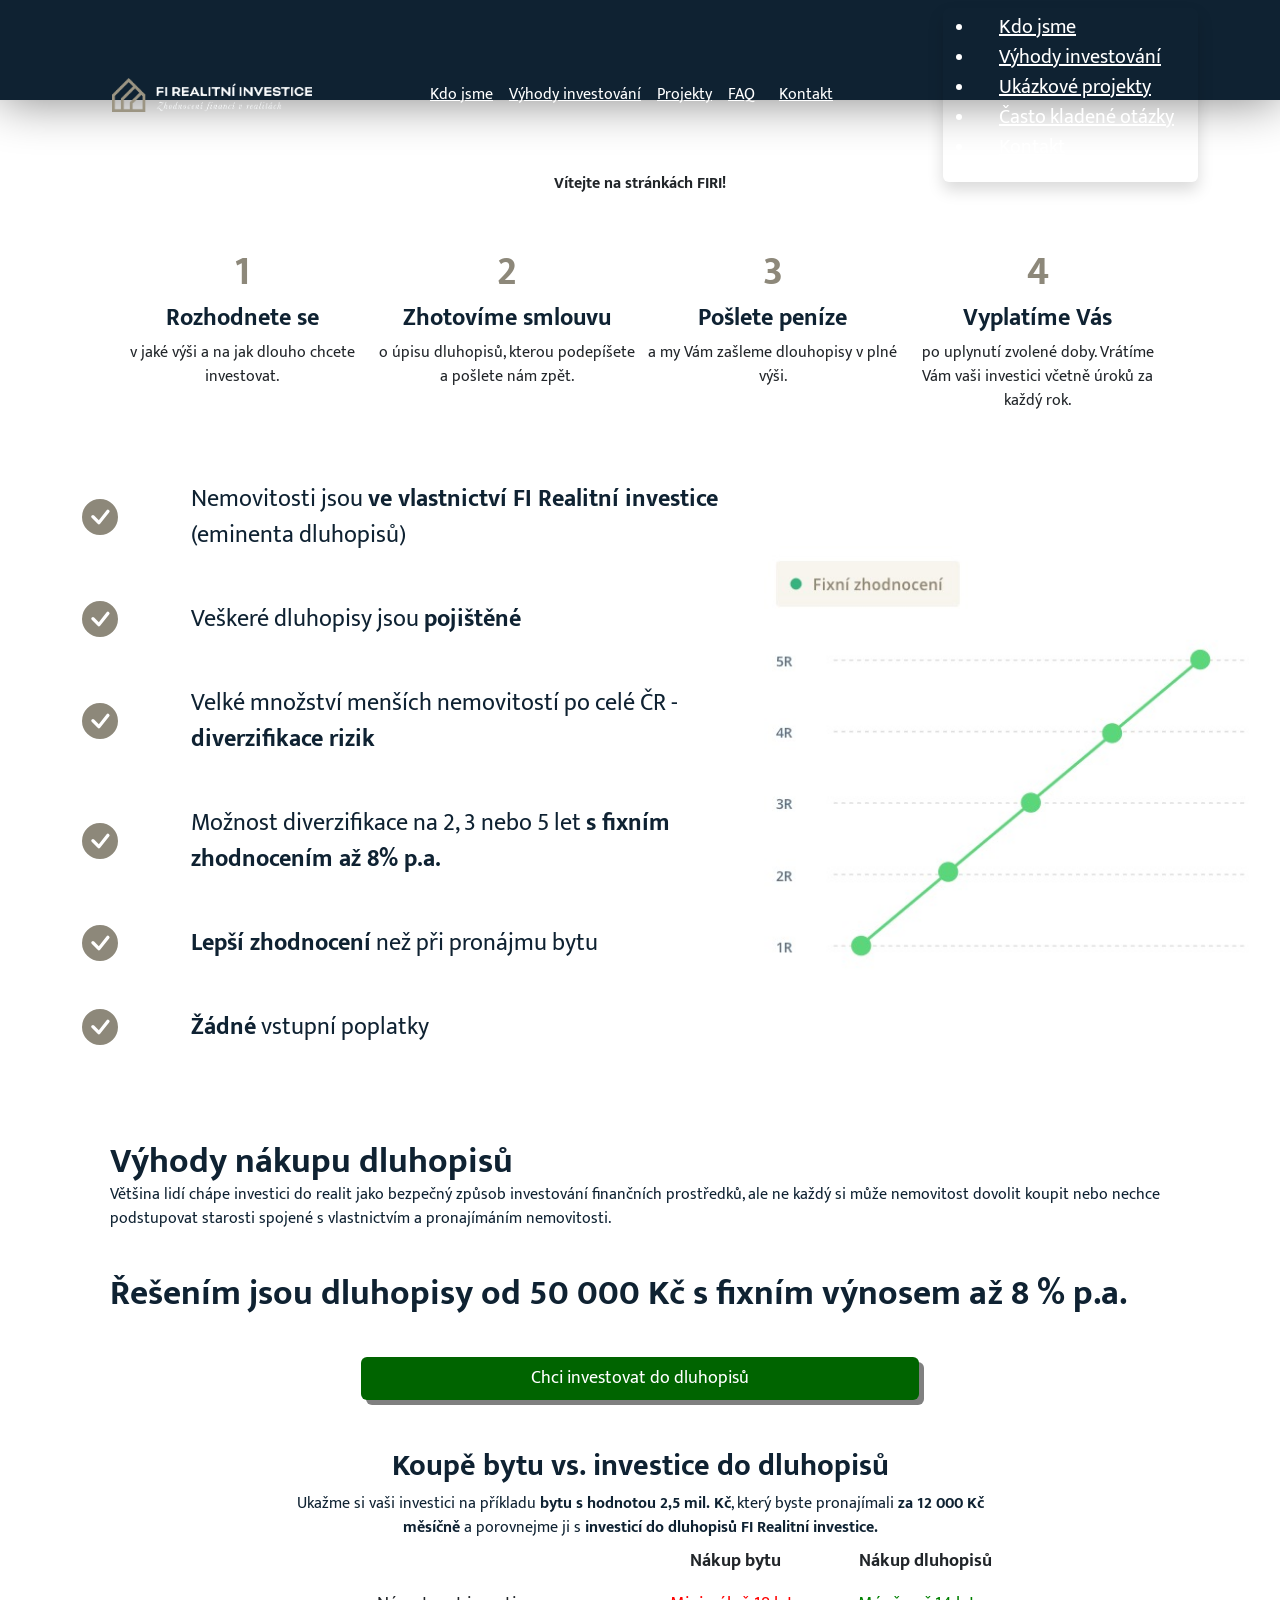
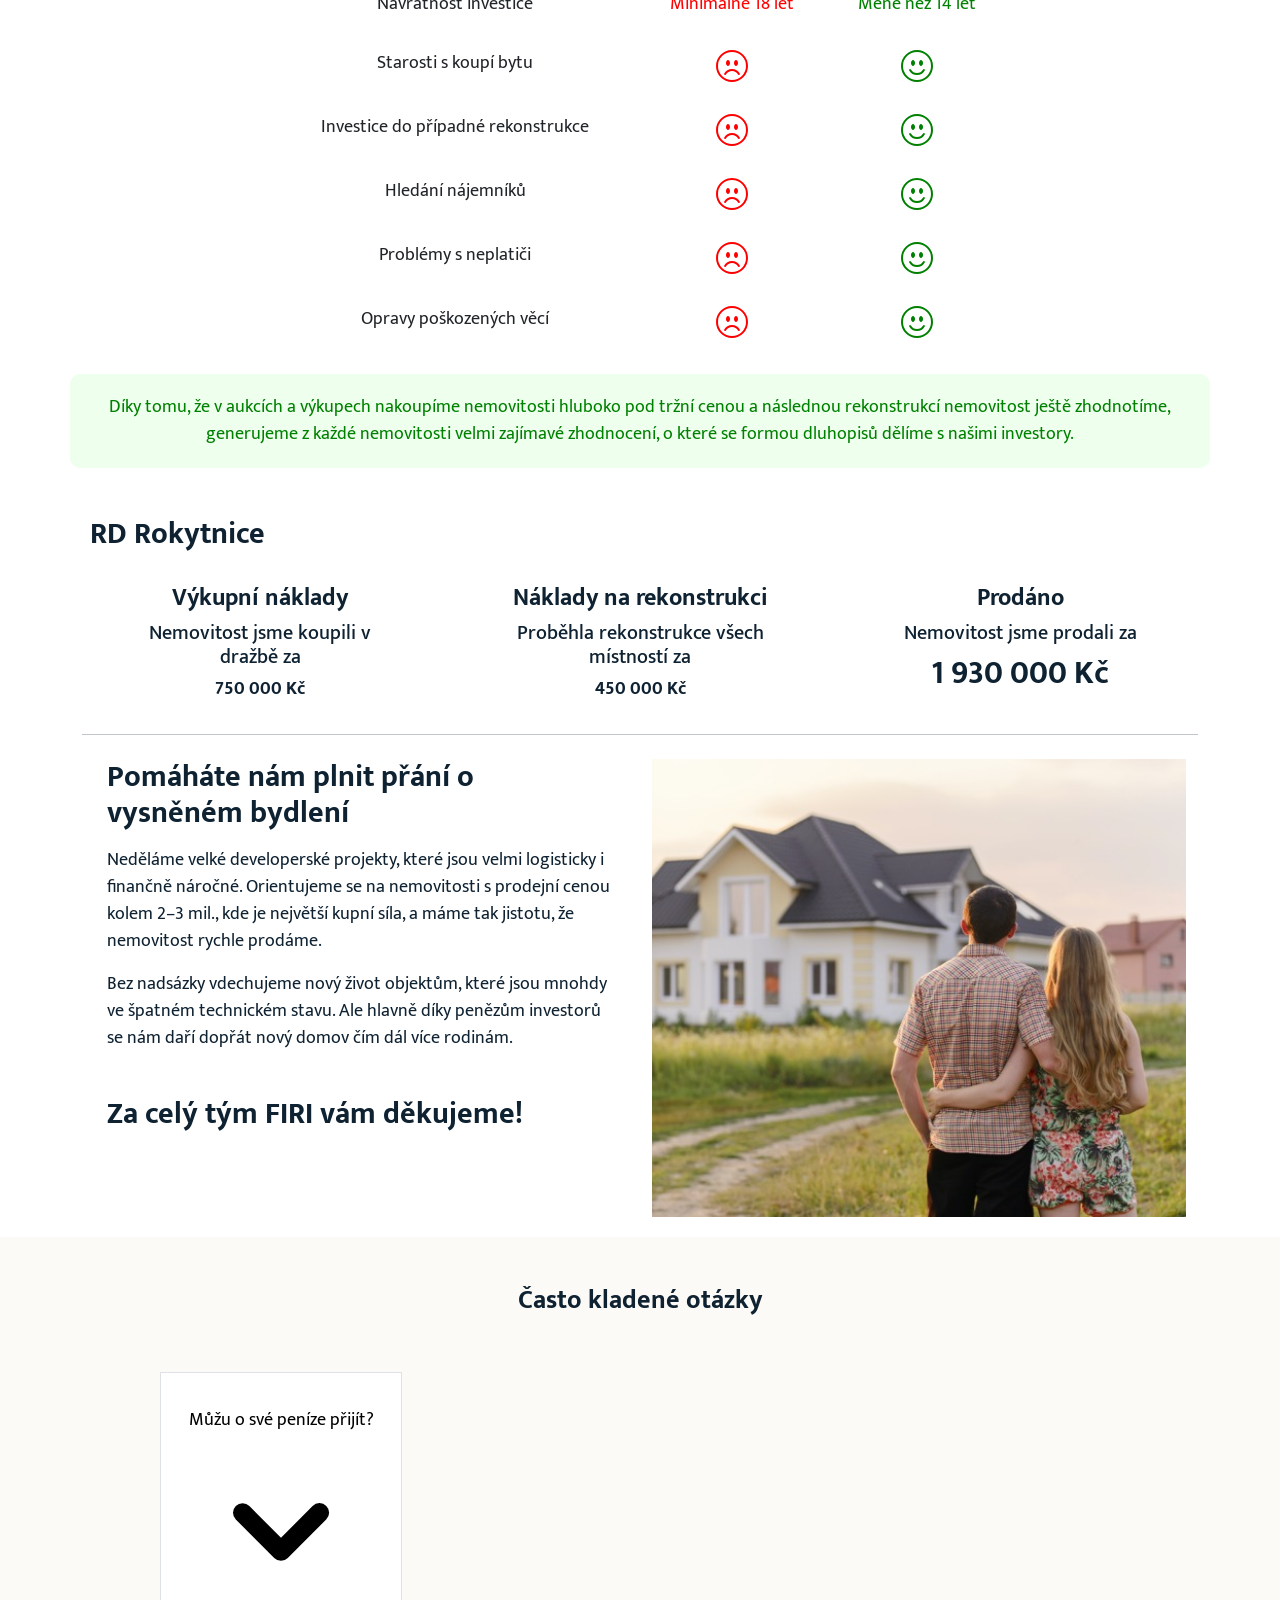
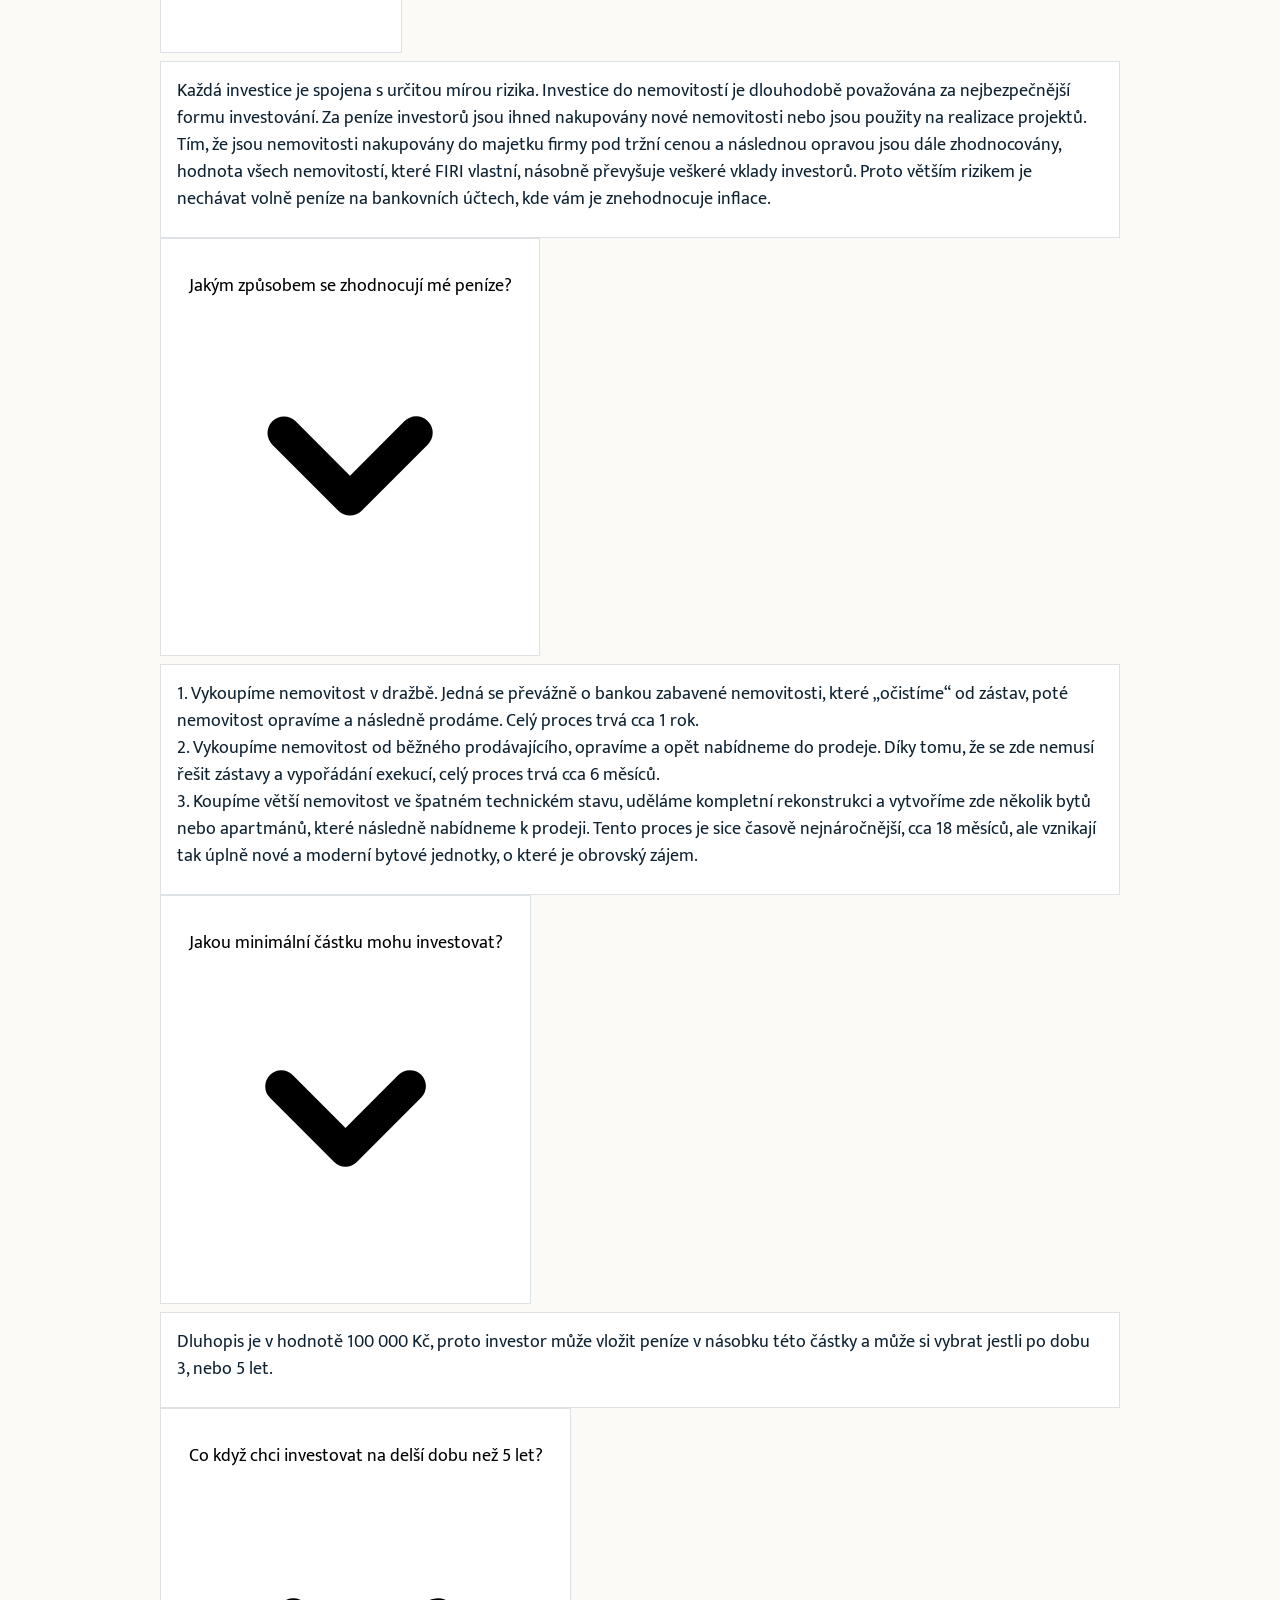
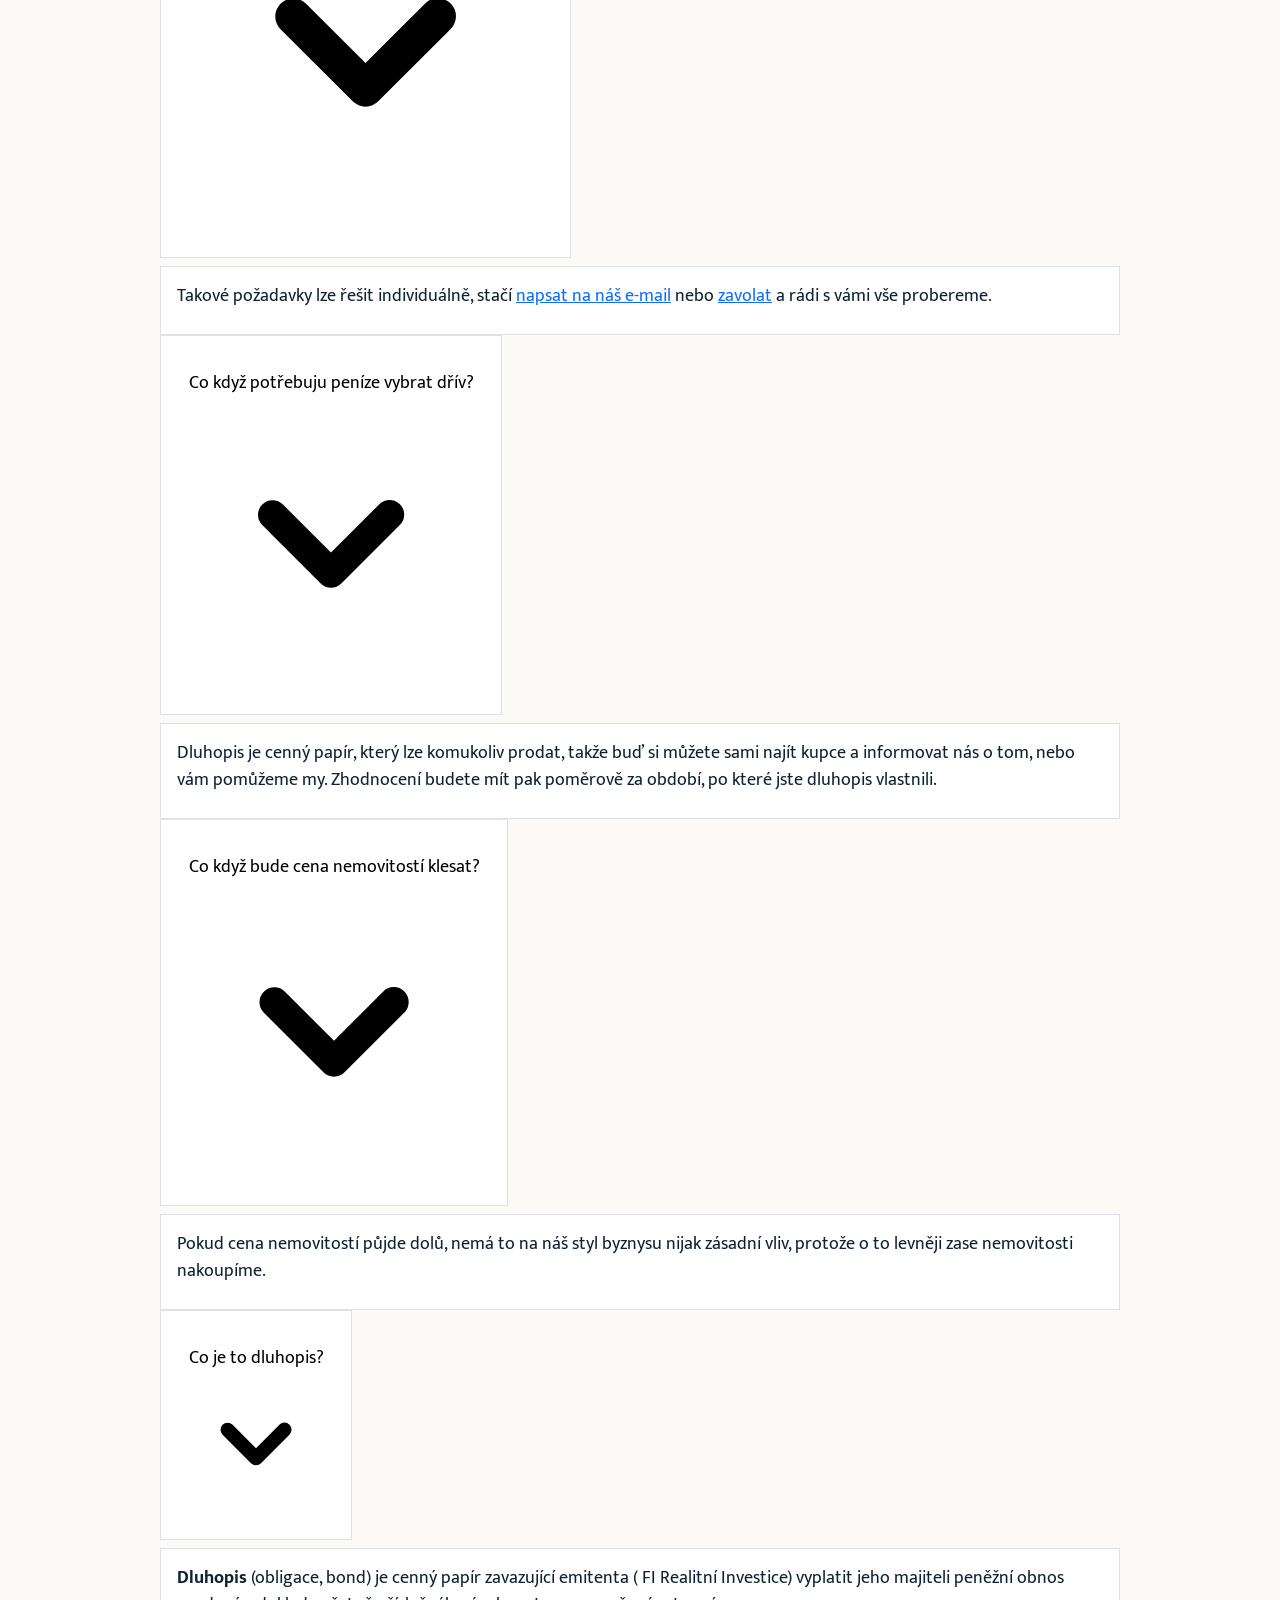
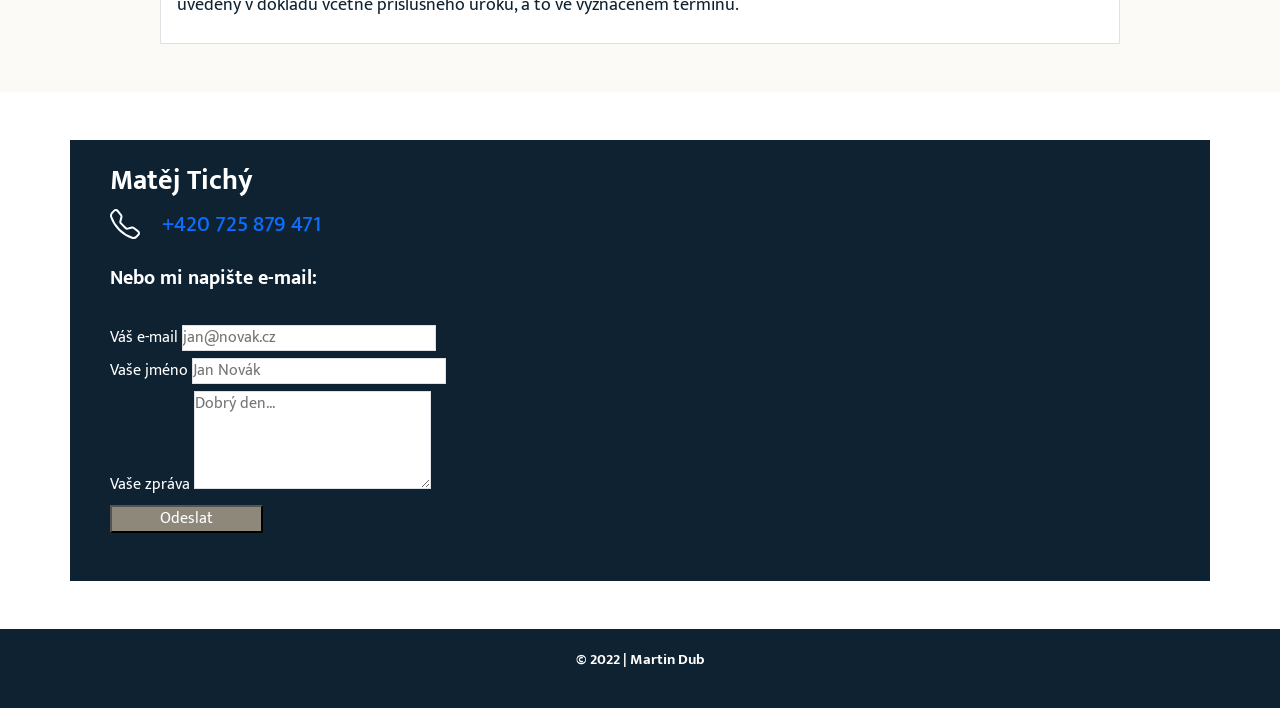
==== index.html @ c117fab8 "Viewport fix 6" ====
<!DOCTYPE html>
<html lang="cs">
<head>
    <meta charset="UTF-8">
    <meta name="viewport" content="width=device-width, initial-scale=1">

    <link rel="stylesheet" href="assets/css/bootstrap.css">
    <link rel="stylesheet" href="assets/style.css">
    <link href="https://cdn.jsdelivr.net/npm/bootstrap@5.2.0/dist/css/bootstrap.min.css" rel="stylesheet" integrity="sha384-gH2yIJqKdNHPEq0n4Mqa/HGKIhSkIHeL5AyhkYV8i59U5AR6csBvApHHNl/vI1Bx" crossorigin="anonymous">

    <link rel="stylesheet" href="https://unpkg.com/flowbite@1.5.1/dist/flowbite.min.css" />
    <link rel="icon" href="favicon.ico">

    <link rel="preconnect" href="https://fonts.googleapis.com">
    <link rel="preconnect" href="https://fonts.gstatic.com" crossorigin>
    <link href="https://fonts.googleapis.com/css2?family=Mukta:wght@200;500;800&family=Source+Sans+Pro:wght@400;700&display=swap" rel="stylesheet">
    <title>Reality Finanční institut</title>

    <script src="assets/js/bootstrap.bundle.js" defer></script>
    <script src="https://cdnjs.cloudflare.com/ajax/libs/jquery/2.1.3/jquery.min.js"></script>
    <script src="https://cdn.jsdelivr.net/npm/bootstrap@5.2.0/dist/js/bootstrap.bundle.min.js" integrity="sha384-A3rJD856KowSb7dwlZdYEkO39Gagi7vIsF0jrRAoQmDKKtQBHUuLZ9AsSv4jD4Xa" crossorigin="anonymous"></script>
    <script src="https://unpkg.com/flowbite@1.5.1/dist/flowbite.js"></script>
    <script src="https://cdn.tailwindcss.com"></script>

</head>
<body>
<header>
    <nav class="navbar">
        <div class="container-lg">
            <a class="navbar-brand" href="#">
                <img src="assets/images/fi-reality-1.png" width="200" height="auto" alt="">
            </a>
            <button id="dropdownButton" data-dropdown-toggle="dropdown" class="navbar-toggler" type="button" data-toggle="collapse" data-target="#navbarToggleExternalContent" aria-controls="navbarToggleExternalContent" aria-expanded="false" aria-label="Toggle navigation">
                <svg xmlns="http://www.w3.org/2000/svg" width="30" height="30" fill="currentColor" class="bi bi-list" viewBox="0 0 16 16">
                    <path fill-rule="evenodd" d="M2.5 12a.5.5 0 0 1 .5-.5h10a.5.5 0 0 1 0 1H3a.5.5 0 0 1-.5-.5zm0-4a.5.5 0 0 1 .5-.5h10a.5.5 0 0 1 0 1H3a.5.5 0 0 1-.5-.5zm0-4a.5.5 0 0 1 .5-.5h10a.5.5 0 0 1 0 1H3a.5.5 0 0 1-.5-.5z"/>
                </svg>
            </button>
            <div id="navbarDesktop" class="d-flex">
                <a href="#intro" class="block py-3 px-2 text-white">Kdo jsme</a>
                <a href="#primary" class="block py-3 px-2 text-white">Výhody investování</a>
                <a href="#RD" class="block py-3 px-2 text-white">Projekty</a>
                <a href="#faq" class="block py-3 px-2 text-white">FAQ</a>
                <a href="#contact" class="block py-3 px-3 text-white">Kontakt</a>
            </div>
            <div id="dropdown" class="hidden z-10 w-1/2 rounded divide-y divide-gray-100 shadow text-white bg-gray-700">
                <ul class="py-1 text-sm text-gray-700" aria-labelledby="dropdownButton">
                    <li>
                        <a href="#intro" class="block py-3 px-4 bg-gray-600 text-white">Kdo jsme</a>
                    </li>
                    <li>
                        <a href="#primary" class="block py-3 px-4 bg-gray-600 text-white">Výhody investování</a>
                    </li>
                    <li>
                        <a href="#RD" class="block py-3 px-4 bg-gray-600 text-white">Ukázkové projekty</a>
                    </li>
                    <li>
                        <a href="#faq" class="block py-3 px-4 bg-gray-600 text-white">Často kladené otázky</a>
                    </li>
                    <li>
                        <a href="#contact" class="block py-3 px-4 bg-gray-600 text-white">Kontakt</a>
                    </li>
                </ul>
            </div>
        </div>
    </nav>
</header>
<section id="hero">
    <img id="heroImg" src="assets/images/pexels-binyamin-mellish-186077.jpg" alt="" class="img-fluid">
    <p id="welcomeDesktop" class="text-center fw-bold text-5xl my-5">Vítejte na stránkách FIRI!</p>
    <div class="container-fluid hero">
        <h1 class="header-title py-1">Vítejte na stránkách FIRI!</h1>
    </div>
</section>
<section id="intro">
    <div class="container">
        <div class="row" id="introDesc">
            <div class="col-12 pt-2">
                <h2 class="intro-number">1</h2>
                <h3 class="intro-title">Rozhodnete se</h3>
                <p class="intro-desc">
                    v jaké výši a na jak dlouho chcete investovat.
                </p>
            </div>
            <hr style="width: 40%; margin: 5px auto">
            <div class="col-12">
                <h2 class="intro-number">2</h2>
                <h3 class="intro-title">Zhotovíme smlouvu</h3>
                <p class="intro-desc">
                    o úpisu dluhopisů, kterou podepíšete a pošlete nám zpět.
                </p>
            </div>
            <hr style="width: 40%; margin: 5px auto">
            <div class="col-12">
                <h2 class="intro-number">3</h2>
                <h3 class="intro-title">Pošlete peníze</h3>
                <p class="intro-desc">
                    a my Vám zašleme dlouhopisy v plné výši.
                </p>
            </div>
            <hr style="width: 40%; margin: 5px auto">
            <div class="col-12">
                <h2 class="intro-number">4</h2>
                <h3 class="intro-title">Vyplatíme Vás</h3>
                <p class="intro-desc">
                    po uplynutí zvolené doby. Vrátíme Vám vaši investici včetně úroků za každý rok.
                </p>
            </div>
            <hr style="width: 40%; margin: 5px auto">
        </div>
    </div>
</section>
<section id="introDesktop">
    <div class="container">
        <div class="row mw-95 mx-auto" id="introDesktopDesc">
            <div class="col-3 text-center p-1">
                <h2 class="intro-number">1</h2>
                <h3 class="intro-title">Rozhodnete se</h3>
                <p class="intro-desc">
                    v jaké výši a na jak dlouho chcete investovat.
                </p>
            </div>
            <div class="col-3 text-center p-1 border-x">
                <h2 class="intro-number">2</h2>
                <h3 class="intro-title">Zhotovíme smlouvu</h3>
                <p class="intro-desc">
                    o úpisu dluhopisů, kterou podepíšete a pošlete nám zpět.
                </p>
            </div>
            <div class="col-3 text-center p-1">
                <h2 class="intro-number">3</h2>
                <h3 class="intro-title">Pošlete peníze</h3>
                <p class="intro-desc">
                    a my Vám zašleme dlouhopisy v plné výši.
                </p>
            </div>
            <div class="col-3 text-center p-1 border-l">
                <h2 class="intro-number">4</h2>
                <h3 class="intro-title">Vyplatíme Vás</h3>
                <p class="intro-desc">
                    po uplynutí zvolené doby. Vrátíme Vám vaši investici včetně úroků za každý rok.
                </p>
            </div>
        </div>
    </div>
</section>
<section id="checks">
    <div class="container-lg primary d-lg-flex">
        <div class="col-lg-7">
            <div class="row my-5">
                <div class="col-2 m-auto">
                    <a><svg xmlns="http://www.w3.org/2000/svg" width="36" height="36" fill="#8d887a" class="icon-check" viewBox="0 0 16 16">
                        <path d="M16 8A8 8 0 1 1 0 8a8 8 0 0 1 16 0zm-3.97-3.03a.75.75 0 0 0-1.08.022L7.477 9.417 5.384 7.323a.75.75 0 0 0-1.06 1.06L6.97 11.03a.75.75 0 0 0 1.079-.02l3.992-4.99a.75.75 0 0 0-.01-1.05z"/>
                    </svg></a>
                </div>
                <div class="col-10 text-check px-2">
                    Nemovitosti jsou <strong>ve vlastnictví FI Realitní investice</strong> (eminenta dluhopisů)
                </div>
            </div>
            <div class="row my-5">
                <div class="col-2 m-auto">
                    <a><svg xmlns="http://www.w3.org/2000/svg" width="36" height="36" fill="#8d887a" class="icon-check" viewBox="0 0 16 16">
                        <path d="M16 8A8 8 0 1 1 0 8a8 8 0 0 1 16 0zm-3.97-3.03a.75.75 0 0 0-1.08.022L7.477 9.417 5.384 7.323a.75.75 0 0 0-1.06 1.06L6.97 11.03a.75.75 0 0 0 1.079-.02l3.992-4.99a.75.75 0 0 0-.01-1.05z"/>
                    </svg></a>
                </div>
                <div class="col-10 text-check px-2">
                    Veškeré dluhopisy jsou <strong>pojištěné</strong>
                </div>
            </div>
            <div class="row my-5">
                <div class="col-2 m-auto">
                    <a><svg xmlns="http://www.w3.org/2000/svg" width="36" height="36" fill="#8d887a" class="icon-check" viewBox="0 0 16 16">
                        <path d="M16 8A8 8 0 1 1 0 8a8 8 0 0 1 16 0zm-3.97-3.03a.75.75 0 0 0-1.08.022L7.477 9.417 5.384 7.323a.75.75 0 0 0-1.06 1.06L6.97 11.03a.75.75 0 0 0 1.079-.02l3.992-4.99a.75.75 0 0 0-.01-1.05z"/>
                    </svg></a>
                </div>
                <div class="col-10 text-check px-2">
                    Velké množství menších nemovitostí po celé ČR - <strong>diverzifikace rizik</strong>
                </div>
            </div>
            <div class="row my-5">
                <div class="col-2 m-auto">
                    <a><svg xmlns="http://www.w3.org/2000/svg" width="36" height="36" fill="#8d887a" class="icon-check" viewBox="0 0 16 16">
                        <path d="M16 8A8 8 0 1 1 0 8a8 8 0 0 1 16 0zm-3.97-3.03a.75.75 0 0 0-1.08.022L7.477 9.417 5.384 7.323a.75.75 0 0 0-1.06 1.06L6.97 11.03a.75.75 0 0 0 1.079-.02l3.992-4.99a.75.75 0 0 0-.01-1.05z"/>
                    </svg></a>
                </div>
                <div class="col-10 text-check px-2">
                    Možnost diverzifikace na 2, 3 nebo 5 let <strong>s fixním zhodnocením až 8% p.a.</strong>
                </div>
            </div>
            <div class="row my-5">
                <div class="col-2 m-auto">
                    <a><svg xmlns="http://www.w3.org/2000/svg" width="36" height="36" fill="#8d887a" class="icon-check" viewBox="0 0 16 16">
                        <path d="M16 8A8 8 0 1 1 0 8a8 8 0 0 1 16 0zm-3.97-3.03a.75.75 0 0 0-1.08.022L7.477 9.417 5.384 7.323a.75.75 0 0 0-1.06 1.06L6.97 11.03a.75.75 0 0 0 1.079-.02l3.992-4.99a.75.75 0 0 0-.01-1.05z"/>
                    </svg></a>
                </div>
                <div class="col-10 text-check px-2">
                    <strong>Lepší zhodnocení</strong> než při pronájmu bytu
                </div>
            </div>
            <div class="row my-5">
                <div class="col-2 m-auto">
                    <a><svg xmlns="http://www.w3.org/2000/svg" width="36" height="36" fill="#8d887a" class="icon-check" viewBox="0 0 16 16">
                        <path d="M16 8A8 8 0 1 1 0 8a8 8 0 0 1 16 0zm-3.97-3.03a.75.75 0 0 0-1.08.022L7.477 9.417 5.384 7.323a.75.75 0 0 0-1.06 1.06L6.97 11.03a.75.75 0 0 0 1.079-.02l3.992-4.99a.75.75 0 0 0-.01-1.05z"/>
                    </svg></a>
                </div>
                <div class="col-10 text-check px-2">
                    <strong>Žádné</strong> vstupní poplatky
                </div>
            </div>
        </div>
        <img id="graf" src="assets/images/graf.jpg" class="w-full col-lg-4" alt="">
    </div>
</section>
<section class="primary container-lg" id="primary">
    <h1 class="mt-5 mw-95 m-auto fw-bold" style="font-size: 35px">Výhody nákupu dluhopisů</h1>
    <p class="intro-desc mw-95 m-auto">Většina lidí chápe investici do realit jako bezpečný způsob investování finančních prostředků, ale ne každý si může nemovitost dovolit koupit nebo nechce podstupovat starosti spojené s vlastnictvím a pronajímáním nemovitosti.</p>
    <p class="intro-desc mw-95 m-auto fw-bold mt-5" style="font-size: 35px;line-height: 30px">Řešením jsou dluhopisy od 50 000 Kč s fixním výnosem až 8 % p.a.</p>
    <button id="investButton" onclick="window.location.href='#contact'" class="btn btn-primary d-block text-center m-auto mt-5 px-4 py-2">Chci investovat do dluhopisů</button>
    <!--<div id="carouselExampleCaptions" class="carousel slide" data-bs-ride="false">
        <div class="carousel-indicators">
            <button type="button" data-bs-target="#carouselExampleCaptions" data-bs-slide-to="0" class="active" aria-current="true" aria-label="Slide 1"></button>
            <button type="button" data-bs-target="#carouselExampleCaptions" data-bs-slide-to="1" aria-label="Slide 2"></button>
            <button type="button" data-bs-target="#carouselExampleCaptions" data-bs-slide-to="2" aria-label="Slide 3"></button>
        </div>
    <div id="default-carousel" class="relative" data-carousel="static">
        <div class="relative my-5 overflow-hidden rounded-lg bg-orange-100 text-black" style="height: 500px">
            <div class="hidden duration-700 ease-in-out" data-carousel-item>
                <p class="absolute text-center text-black text-4xl block w-full -translate-x-1/2 -translate-y-1/2 top-1/2 left-1/2 mw-95">
                    <br />
                    Před 4 lety jsem zdědila peníze po babičce a za část peněz jsem si koupila byt 2 + 1, který
                    pronajímám. Za tu dobu jsem měla 3 nájemníky a celkem 7 měsíců byl byt neobsazen. Již 2x jsem
                    musela malovat, a dokonce jsem řešila vytopení sousedů. Díky FI Realitní Investice mohu své další
                    peníze zhodnocovat bezpečně také v realitách, ale bez jakýchkoliv starostí.
                    <br />
                    <br />
                    <strong>Magdaléna Neuwirthová</strong>
                    <br />
                    Plzeň
                    <br />
                    &nbsp;
                </p>
            </div>
            <div class="hidden duration-700 ease-in-out" data-carousel-item>
                <p class="absolute text-center text-black text-4xl block w-full -translate-x-1/2 -translate-y-1/2 top-1/2 left-1/2 mw-95">
                    <br />
                    V minulosti jsem měl vložené peníze v podílových fondech, kde jsem si ukládal 5000 Kč měsíčně po
                    dobu 10 let. Slibovali mi zhodnocení minimálně 8% a místo 900 000 Kč jsem vybral necelých 650 000
                    Kč. Proto jsem rád, že tady mám fixní zhodnocení a přesně vím, kolik na konci dostanu.
                    <br />
                    <br />
                    <strong>Jan Gřonka</strong>
                    <br />
                    Ostrava
                    <br />
                    &nbsp;
                </p>
            </div>
            <div class="hidden duration-700 ease-in-out" data-carousel-item>
                <p class="absolute text-center text-black text-4xl block w-full -translate-x-1/2 -translate-y-1/2 top-1/2 left-1/2 mw-95">
                    <br />
                    Jelikož jsem zaměřena na ekologii a udržitelné zdroje, tak se mi líbí myšlenka, že FIRI opravuje starší
                    nemovitosti a díky tomu můžou lidé najít nové bydlení za dostupnou cenu. Proto jsem i vložila peníze
                    do dluhopisů.
                    <br />
                    <br />
                    <strong>Lucie Stejskalová</strong>
                    <br />
                    Třebíč
                    <br />
                    &nbsp;
                </p>
            </div>
        </div>
        <div class="absolute z-30 flex space-x-3 -translate-x-1/2 bottom-5 left-1/2">
            <button type="button" class="w-3 h-3 rounded-full" aria-current="false" aria-label="Slide 1" data-carousel-slide-to="0"></button>
            <button type="button" class="w-3 h-3 rounded-full" aria-current="false" aria-label="Slide 2" data-carousel-slide-to="1"></button>
            <button type="button" class="w-3 h-3 rounded-full" aria-current="false" aria-label="Slide 3" data-carousel-slide-to="2"></button>
        </div>
    </div>-->
</section>
<section id="versus">
    <div class="container-fluid container-lg primary">
        <h1 class="text-center mt-5 fw-bold" style="font-size: 30px">Koupě bytu vs. investice do dluhopisů</h1>
        <p class="my-2 mw-95 m-auto col-lg-8 text-lg-center" style="font-size: 1rem">
            Ukažme si vaši investici na příkladu <strong>bytu s hodnotou 2,5 mil. Kč</strong>,
            který byste pronajímali <strong>za 12 000 Kč měsíčně</strong> a porovnejme ji s
            <strong>investicí do dluhopisů FI Realitní investice.</strong>
        </p>
    </div>
    <div class="container-fluid container-lg">
        <div class="row text-center py-4 p-lg-0 justify-content-center">
            <div class="col-6 col-lg-4 fw-bold table-fs"></div>
            <div class="col-3 col-lg-2 fw-bold table-fs d-md-none">Nákup<br /> bytu</div>
            <div class="col-3 col-lg-2 fw-bold table-fs d-none d-md-block">Nákup bytu</div>
            <div class="col-3 col-lg-2 fw-bold table-fs">Nákup dluhopisů</div>
        </div>
        <div class="row text-center py-4 p-lg-3 justify-content-center">
            <div class="col-6 col-lg-4 table-fs">Návratnost investice</div>
            <div class="col-3 col-lg-2 table-fs table-red">Minimálně 18 let</div>
            <div class="col-3 col-lg-2 table-fs table-green">Méně než 14 let</div>
        </div>
        <div class="row text-center py-4 p-lg-3 justify-content-center">
            <div class="col-6 col-lg-4 table-fs">Starosti s koupí bytu</div>
            <div class="col-3 col-lg-2 table-fs table-red">
                <a><svg xmlns="http://www.w3.org/2000/svg" width="32" height="32" fill="red" class="bi bi-emoji-frown" viewBox="0 0 16 16">
                    <path d="M8 15A7 7 0 1 1 8 1a7 7 0 0 1 0 14zm0 1A8 8 0 1 0 8 0a8 8 0 0 0 0 16z"/>
                    <path d="M4.285 12.433a.5.5 0 0 0 .683-.183A3.498 3.498 0 0 1 8 10.5c1.295 0 2.426.703 3.032 1.75a.5.5 0 0 0 .866-.5A4.498 4.498 0 0 0 8 9.5a4.5 4.5 0 0 0-3.898 2.25.5.5 0 0 0 .183.683zM7 6.5C7 7.328 6.552 8 6 8s-1-.672-1-1.5S5.448 5 6 5s1 .672 1 1.5zm4 0c0 .828-.448 1.5-1 1.5s-1-.672-1-1.5S9.448 5 10 5s1 .672 1 1.5z"/>
                </svg></a>
            </div>
            <div class="col-3 col-lg-2 table-fs table-green">
                <a><svg xmlns="http://www.w3.org/2000/svg" width="32" height="32" fill="green" class="bi bi-emoji-smile" viewBox="0 0 16 16">
                    <path d="M8 15A7 7 0 1 1 8 1a7 7 0 0 1 0 14zm0 1A8 8 0 1 0 8 0a8 8 0 0 0 0 16z"/>
                    <path d="M4.285 9.567a.5.5 0 0 1 .683.183A3.498 3.498 0 0 0 8 11.5a3.498 3.498 0 0 0 3.032-1.75.5.5 0 1 1 .866.5A4.498 4.498 0 0 1 8 12.5a4.498 4.498 0 0 1-3.898-2.25.5.5 0 0 1 .183-.683zM7 6.5C7 7.328 6.552 8 6 8s-1-.672-1-1.5S5.448 5 6 5s1 .672 1 1.5zm4 0c0 .828-.448 1.5-1 1.5s-1-.672-1-1.5S9.448 5 10 5s1 .672 1 1.5z"/>
                </svg></a>
            </div>
        </div>
        <div class="row text-center py-4 p-lg-3 justify-content-center">
            <div class="col-6 col-lg-4 table-fs">Investice do případné rekonstrukce</div>
            <div class="col-3 col-lg-2 table-fs table-red">
                <a><svg xmlns="http://www.w3.org/2000/svg" width="32" height="32" fill="red" class="bi bi-emoji-frown" viewBox="0 0 16 16">
                    <path d="M8 15A7 7 0 1 1 8 1a7 7 0 0 1 0 14zm0 1A8 8 0 1 0 8 0a8 8 0 0 0 0 16z"/>
                    <path d="M4.285 12.433a.5.5 0 0 0 .683-.183A3.498 3.498 0 0 1 8 10.5c1.295 0 2.426.703 3.032 1.75a.5.5 0 0 0 .866-.5A4.498 4.498 0 0 0 8 9.5a4.5 4.5 0 0 0-3.898 2.25.5.5 0 0 0 .183.683zM7 6.5C7 7.328 6.552 8 6 8s-1-.672-1-1.5S5.448 5 6 5s1 .672 1 1.5zm4 0c0 .828-.448 1.5-1 1.5s-1-.672-1-1.5S9.448 5 10 5s1 .672 1 1.5z"/>
                </svg></a>
            </div>
            <div class="col-3 col-lg-2 table-fs table-green">
                <a><svg xmlns="http://www.w3.org/2000/svg" width="32" height="32" fill="green" class="bi bi-emoji-smile" viewBox="0 0 16 16">
                    <path d="M8 15A7 7 0 1 1 8 1a7 7 0 0 1 0 14zm0 1A8 8 0 1 0 8 0a8 8 0 0 0 0 16z"/>
                    <path d="M4.285 9.567a.5.5 0 0 1 .683.183A3.498 3.498 0 0 0 8 11.5a3.498 3.498 0 0 0 3.032-1.75.5.5 0 1 1 .866.5A4.498 4.498 0 0 1 8 12.5a4.498 4.498 0 0 1-3.898-2.25.5.5 0 0 1 .183-.683zM7 6.5C7 7.328 6.552 8 6 8s-1-.672-1-1.5S5.448 5 6 5s1 .672 1 1.5zm4 0c0 .828-.448 1.5-1 1.5s-1-.672-1-1.5S9.448 5 10 5s1 .672 1 1.5z"/>
                </svg></a>
            </div>
        </div>
        <div class="row text-center py-4 p-lg-3 justify-content-center">
            <div class="col-6 col-lg-4 table-fs">Hledání nájemníků</div>
            <div class="col-3 col-lg-2 table-fs table-red">
                <a><svg xmlns="http://www.w3.org/2000/svg" width="32" height="32" fill="red" class="bi bi-emoji-frown" viewBox="0 0 16 16">
                    <path d="M8 15A7 7 0 1 1 8 1a7 7 0 0 1 0 14zm0 1A8 8 0 1 0 8 0a8 8 0 0 0 0 16z"/>
                    <path d="M4.285 12.433a.5.5 0 0 0 .683-.183A3.498 3.498 0 0 1 8 10.5c1.295 0 2.426.703 3.032 1.75a.5.5 0 0 0 .866-.5A4.498 4.498 0 0 0 8 9.5a4.5 4.5 0 0 0-3.898 2.25.5.5 0 0 0 .183.683zM7 6.5C7 7.328 6.552 8 6 8s-1-.672-1-1.5S5.448 5 6 5s1 .672 1 1.5zm4 0c0 .828-.448 1.5-1 1.5s-1-.672-1-1.5S9.448 5 10 5s1 .672 1 1.5z"/>
                </svg></a>
            </div>
            <div class="col-3 col-lg-2 table-fs table-green">
                <a><svg xmlns="http://www.w3.org/2000/svg" width="32" height="32" fill="green" class="bi bi-emoji-smile" viewBox="0 0 16 16">
                    <path d="M8 15A7 7 0 1 1 8 1a7 7 0 0 1 0 14zm0 1A8 8 0 1 0 8 0a8 8 0 0 0 0 16z"/>
                    <path d="M4.285 9.567a.5.5 0 0 1 .683.183A3.498 3.498 0 0 0 8 11.5a3.498 3.498 0 0 0 3.032-1.75.5.5 0 1 1 .866.5A4.498 4.498 0 0 1 8 12.5a4.498 4.498 0 0 1-3.898-2.25.5.5 0 0 1 .183-.683zM7 6.5C7 7.328 6.552 8 6 8s-1-.672-1-1.5S5.448 5 6 5s1 .672 1 1.5zm4 0c0 .828-.448 1.5-1 1.5s-1-.672-1-1.5S9.448 5 10 5s1 .672 1 1.5z"/>
                </svg></a>
            </div>
        </div>
        <div class="row text-center py-4 p-lg-3 justify-content-center">
            <div class="col-6 col-lg-4 table-fs">Problémy s neplatiči</div>
            <div class="col-3 col-lg-2 table-fs table-red">
                <a><svg xmlns="http://www.w3.org/2000/svg" width="32" height="32" fill="red" class="bi bi-emoji-frown" viewBox="0 0 16 16">
                    <path d="M8 15A7 7 0 1 1 8 1a7 7 0 0 1 0 14zm0 1A8 8 0 1 0 8 0a8 8 0 0 0 0 16z"/>
                    <path d="M4.285 12.433a.5.5 0 0 0 .683-.183A3.498 3.498 0 0 1 8 10.5c1.295 0 2.426.703 3.032 1.75a.5.5 0 0 0 .866-.5A4.498 4.498 0 0 0 8 9.5a4.5 4.5 0 0 0-3.898 2.25.5.5 0 0 0 .183.683zM7 6.5C7 7.328 6.552 8 6 8s-1-.672-1-1.5S5.448 5 6 5s1 .672 1 1.5zm4 0c0 .828-.448 1.5-1 1.5s-1-.672-1-1.5S9.448 5 10 5s1 .672 1 1.5z"/>
                </svg></a>
            </div>
            <div class="col-3 col-lg-2 table-fs table-green">
                <a><svg xmlns="http://www.w3.org/2000/svg" width="32" height="32" fill="green" class="bi bi-emoji-smile" viewBox="0 0 16 16">
                    <path d="M8 15A7 7 0 1 1 8 1a7 7 0 0 1 0 14zm0 1A8 8 0 1 0 8 0a8 8 0 0 0 0 16z"/>
                    <path d="M4.285 9.567a.5.5 0 0 1 .683.183A3.498 3.498 0 0 0 8 11.5a3.498 3.498 0 0 0 3.032-1.75.5.5 0 1 1 .866.5A4.498 4.498 0 0 1 8 12.5a4.498 4.498 0 0 1-3.898-2.25.5.5 0 0 1 .183-.683zM7 6.5C7 7.328 6.552 8 6 8s-1-.672-1-1.5S5.448 5 6 5s1 .672 1 1.5zm4 0c0 .828-.448 1.5-1 1.5s-1-.672-1-1.5S9.448 5 10 5s1 .672 1 1.5z"/>
                </svg></a>
            </div>
        </div>
        <div class="row text-center py-4 p-lg-3 justify-content-center">
            <div class="col-6 col-lg-4 table-fs">Opravy poškozených věcí</div>
            <div class="col-3 col-lg-2 table-fs table-red">
                <a><svg xmlns="http://www.w3.org/2000/svg" width="32" height="32" fill="red" class="bi bi-emoji-frown" viewBox="0 0 16 16">
                    <path d="M8 15A7 7 0 1 1 8 1a7 7 0 0 1 0 14zm0 1A8 8 0 1 0 8 0a8 8 0 0 0 0 16z"/>
                    <path d="M4.285 12.433a.5.5 0 0 0 .683-.183A3.498 3.498 0 0 1 8 10.5c1.295 0 2.426.703 3.032 1.75a.5.5 0 0 0 .866-.5A4.498 4.498 0 0 0 8 9.5a4.5 4.5 0 0 0-3.898 2.25.5.5 0 0 0 .183.683zM7 6.5C7 7.328 6.552 8 6 8s-1-.672-1-1.5S5.448 5 6 5s1 .672 1 1.5zm4 0c0 .828-.448 1.5-1 1.5s-1-.672-1-1.5S9.448 5 10 5s1 .672 1 1.5z"/>
                </svg></a>
            </div>
            <div class="col-3 col-lg-2 table-fs table-green">
                <a><svg xmlns="http://www.w3.org/2000/svg" width="32" height="32" fill="green" class="bi bi-emoji-smile" viewBox="0 0 16 16">
                    <path d="M8 15A7 7 0 1 1 8 1a7 7 0 0 1 0 14zm0 1A8 8 0 1 0 8 0a8 8 0 0 0 0 16z"/>
                    <path d="M4.285 9.567a.5.5 0 0 1 .683.183A3.498 3.498 0 0 0 8 11.5a3.498 3.498 0 0 0 3.032-1.75.5.5 0 1 1 .866.5A4.498 4.498 0 0 1 8 12.5a4.498 4.498 0 0 1-3.898-2.25.5.5 0 0 1 .183-.683zM7 6.5C7 7.328 6.552 8 6 8s-1-.672-1-1.5S5.448 5 6 5s1 .672 1 1.5zm4 0c0 .828-.448 1.5-1 1.5s-1-.672-1-1.5S9.448 5 10 5s1 .672 1 1.5z"/>
                </svg></a>
            </div>
        </div>
    </div>
</section>
<section id="green-bubble" class="container-lg col-lg-8">
    <p class="text-center primary">Díky tomu, že v aukcích a výkupech nakoupíme nemovitosti hluboko pod tržní cenou a
        následnou rekonstrukcí nemovitost ještě zhodnotíme, generujeme z každé nemovitosti
        velmi zajímavé zhodnocení, o které se formou dluhopisů dělíme s našimi investory.</p>
</section>
<section id="RD" class="primary mt-5 container-lg">
    <h1 class="ps-2">RD Rokytnice</h1>
    <img src="https://thermo-plus.cz/img/projekty/filip/vizualizace/1.jpg" class="w-100 h-auto" alt="">
    <br />
    <div class="row">
        <div class="mx-auto col-lg-3 text-center">
            <h2>Výkupní náklady</h2>
            <h3>Nemovitost jsme koupili v dražbě za</h3>
            <h4>750 000 Kč</h4>
        </div>
        <br />
        <div class="mx-auto col-lg-3 text-center">
            <h2>Náklady na rekonstrukci</h2>
            <h3>Proběhla rekonstrukce všech místností za</h3>
            <h4>450 000 Kč</h4>
        </div>
        <br />
        <div class="mx-auto col-lg-3 text-center">
            <h2>Prodáno</h2>
            <h3>Nemovitost jsme prodali za</h3>
            <h4 class="text-green-600 fw-bold" style="font-size: 32px">1 930 000 Kč</h4>
        </div>
    </div>
    <hr class="my-4">
    <div class="container-lg">
        <div class="row d-lg-flex">
            <div class="col-lg-6">
                <h1 class="mw-95 mx-auto fw-bold">Pomáháte nám plnit přání o vysněném bydlení</h1>
                <p class="mw-95 mx-auto mt-3">Neděláme velké developerské projekty, které jsou velmi logisticky i finančně náročné.
                    Orientujeme se na nemovitosti s prodejní cenou kolem 2–3 mil.,
                    kde je největší kupní síla, a máme tak jistotu, že nemovitost rychle prodáme.</p>
                <p class="mw-95 mx-auto">Bez nadsázky vdechujeme nový život objektům, které jsou mnohdy ve špatném technickém stavu.
                    Ale hlavně díky penězům investorů se nám daří dopřát nový domov čím dál více rodinám.</p>
                <br class="d-none d-lg-block" />
                <p id="thankyouTitle" class="mw-95 mx-auto fw-bold">Za celý tým FIRI vám děkujeme!</p>
            </div>
            <img id="thankyouImg" src="assets/images/thankyou.jpg" alt="" class="col-lg-6">
        </div>
    </div>
</section>
<section id="faq" class="primary pb-5 mb-0">
    <h2 class="fw-bold text-center py-5" style="font-size: 26px">Často kladené otázky</h2>
    <div id="accordion-collapse" data-accordion="collapse" class="mw-95 mx-auto">
        <h2 class="accordion-collapse-heading">
            <button type="button" class="flex items-center justify-between w-full p-4 font-medium text-left text-gray-500 bg-white border border-b-0 border-gray-200 rounded-t-xl dark:border-gray-700 hover:bg-gray-100 focus:text-black" data-accordion-target="#accordion-collapse-body-1">
                <span>Můžu o své peníze přijít?</span>
                <svg data-accordion-icon class="w-6 h-6 rotate-180 shrink-0" fill="currentColor" viewBox="0 0 20 20" xmlns="http://www.w3.org/2000/svg"><path fill-rule="evenodd" d="M5.293 7.293a1 1 0 011.414 0L10 10.586l3.293-3.293a1 1 0 111.414 1.414l-4 4a1 1 0 01-1.414 0l-4-4a1 1 0 010-1.414z" clip-rule="evenodd"></path></svg>
            </button>
        </h2>
        <div id="accordion-collapse-body-1" class="hidden" aria-labelledby="accordion-collapse-heading-1">
            <div class="p-3 font-light border border-b-0 border-gray-200 bg-white">
                <p class="mb-2 text-gray-500">Každá investice je spojena s určitou mírou rizika.
                    Investice do nemovitostí je dlouhodobě považována za nejbezpečnější formu investování.
                    Za peníze investorů jsou ihned nakupovány nové nemovitosti nebo jsou použity na realizace projektů.
                    <br />
                    Tím, že jsou nemovitosti nakupovány do majetku firmy pod tržní cenou a následnou opravou jsou dále
                    zhodnocovány, hodnota všech nemovitostí, které FIRI vlastní, násobně převyšuje veškeré vklady
                    investorů. Proto větším rizikem je nechávat volně peníze na bankovních účtech, kde vám je
                    znehodnocuje inflace.</p>
            </div>
        </div>
        <h2 class="accordion-collapse-heading">
            <button type="button" class="flex items-center justify-between w-full p-4 font-medium text-left text-gray-500 bg-white border border-b-0 border-gray-200 dark:border-gray-700 dark:text-gray-400 hover:bg-gray-100 dark:hover:bg-gray-800 focus:text-black" data-accordion-target="#accordion-collapse-body-2">
                <span>Jakým způsobem se zhodnocují mé peníze?</span>
                <svg data-accordion-icon class="w-6 h-6 shrink-0" fill="currentColor" viewBox="0 0 20 20" xmlns="http://www.w3.org/2000/svg"><path fill-rule="evenodd" d="M5.293 7.293a1 1 0 011.414 0L10 10.586l3.293-3.293a1 1 0 111.414 1.414l-4 4a1 1 0 01-1.414 0l-4-4a1 1 0 010-1.414z" clip-rule="evenodd"></path></svg>
            </button>
        </h2>
        <div id="accordion-collapse-body-2" class="hidden" aria-labelledby="accordion-collapse-heading-2">
            <div class="p-3 font-light border border-b-0 border-gray-200 dark:border-gray-700 bg-white">
                <p class="mb-2 text-gray-500">1. Vykoupíme nemovitost v dražbě. Jedná se převážně
                    o bankou zabavené nemovitosti, které „očistíme“ od zástav, poté nemovitost opravíme a následně
                    prodáme. Celý proces trvá cca 1 rok.
                    <br />
                    2. Vykoupíme nemovitost od běžného prodávajícího, opravíme a opět nabídneme do prodeje.
                    Díky tomu, že se zde nemusí řešit zástavy a vypořádání exekucí, celý proces trvá cca 6 měsíců.
                    <br />
                    3. Koupíme větší nemovitost ve špatném technickém stavu, uděláme kompletní rekonstrukci a
                    vytvoříme zde několik bytů nebo apartmánů, které následně nabídneme k prodeji. Tento proces
                    je sice časově nejnáročnější, cca 18 měsíců, ale vznikají tak úplně nové a moderní bytové
                    jednotky, o které je obrovský zájem.</p>
            </div>
        </div>
        <h2 class="accordion-collapse-heading">
            <button type="button" class="flex items-center justify-between w-full p-4 font-medium text-left text-gray-500 bg-white border border-b-0 border-gray-200 dark:border-gray-700 dark:text-gray-400 hover:bg-gray-100 dark:hover:bg-gray-800 focus:text-black" data-accordion-target="#accordion-collapse-body-3">
                <span>Jakou minimální částku mohu investovat?</span>
                <svg data-accordion-icon class="w-6 h-6 shrink-0" fill="currentColor" viewBox="0 0 20 20" xmlns="http://www.w3.org/2000/svg"><path fill-rule="evenodd" d="M5.293 7.293a1 1 0 011.414 0L10 10.586l3.293-3.293a1 1 0 111.414 1.414l-4 4a1 1 0 01-1.414 0l-4-4a1 1 0 010-1.414z" clip-rule="evenodd"></path></svg>
            </button>
        </h2>
        <div id="accordion-collapse-body-3" class="hidden" aria-labelledby="accordion-collapse-heading-3">
            <div class="p-3 font-light border border-b-0 border-gray-200 dark:border-gray-700 bg-white">
                <p class="mb-2 text-gray-500">Dluhopis je v hodnotě 100 000 Kč, proto investor
                    může vložit peníze v násobku této částky a může si vybrat jestli po dobu 3, nebo 5 let.</p>
            </div>
        </div>
        <h2 class="accordion-collapse-heading">
            <button type="button" class="flex items-center justify-between w-full p-4 font-medium text-left text-gray-500 bg-white border border-b-0 border-gray-200 dark:border-gray-700 dark:text-gray-400 hover:bg-gray-100 dark:hover:bg-gray-800 focus:text-black" data-accordion-target="#accordion-collapse-body-4">
                <span>Co když chci investovat na delší dobu než 5 let?</span>
                <svg data-accordion-icon class="w-6 h-6 shrink-0" fill="currentColor" viewBox="0 0 20 20" xmlns="http://www.w3.org/2000/svg"><path fill-rule="evenodd" d="M5.293 7.293a1 1 0 011.414 0L10 10.586l3.293-3.293a1 1 0 111.414 1.414l-4 4a1 1 0 01-1.414 0l-4-4a1 1 0 010-1.414z" clip-rule="evenodd"></path></svg>
            </button>
        </h2>
        <div id="accordion-collapse-body-4" class="hidden" aria-labelledby="accordion-collapse-heading-4">
            <div class="p-3 font-light border border-b-0 border-gray-200 dark:border-gray-700 bg-white">
                <p class="mb-2 text-gray-500">Takové požadavky lze řešit individuálně, stačí <a href="mailto:TODO">napsat na náš e-mail</a> nebo <a href="tel:TODO">zavolat</a> a rádi s vámi vše probereme.</p>
            </div>
        </div>
        <h2 class="accordion-collapse-heading">
            <button type="button" class="flex items-center justify-between w-full p-4 font-medium text-left text-gray-500 bg-white border border-b-0 border-gray-200 dark:border-gray-700 dark:text-gray-400 hover:bg-gray-100 dark:hover:bg-gray-800 focus:text-black" data-accordion-target="#accordion-collapse-body-5">
                <span>Co když potřebuju peníze vybrat dřív?</span>
                <svg data-accordion-icon class="w-6 h-6 shrink-0" fill="currentColor" viewBox="0 0 20 20" xmlns="http://www.w3.org/2000/svg"><path fill-rule="evenodd" d="M5.293 7.293a1 1 0 011.414 0L10 10.586l3.293-3.293a1 1 0 111.414 1.414l-4 4a1 1 0 01-1.414 0l-4-4a1 1 0 010-1.414z" clip-rule="evenodd"></path></svg>
            </button>
        </h2>
        <div id="accordion-collapse-body-5" class="hidden" aria-labelledby="accordion-collapse-heading-5">
            <div class="p-3 font-light border border-b-0 border-gray-200 dark:border-gray-700 bg-white">
                <p class="mb-2 text-gray-500">Dluhopis je cenný papír, který lze komukoliv prodat,
                    takže buď si můžete sami najít kupce a informovat nás o tom, nebo vám pomůžeme my.
                    Zhodnocení budete mít pak poměrově za období, po které jste dluhopis vlastnili.</p>
            </div>
        </div>
        <h2 class="accordion-collapse-heading">
            <button type="button" class="flex items-center justify-between w-full p-4 font-medium text-left text-gray-500 bg-white border border-b-0 border-gray-200 dark:border-gray-700 dark:text-gray-400 hover:bg-gray-100 dark:hover:bg-gray-800 focus:text-black" data-accordion-target="#accordion-collapse-body-6">
                <span>Co když bude cena nemovitostí klesat?</span>
                <svg data-accordion-icon class="w-6 h-6 shrink-0" fill="currentColor" viewBox="0 0 20 20" xmlns="http://www.w3.org/2000/svg"><path fill-rule="evenodd" d="M5.293 7.293a1 1 0 011.414 0L10 10.586l3.293-3.293a1 1 0 111.414 1.414l-4 4a1 1 0 01-1.414 0l-4-4a1 1 0 010-1.414z" clip-rule="evenodd"></path></svg>
            </button>
        </h2>
        <div id="accordion-collapse-body-6" class="hidden" aria-labelledby="accordion-collapse-heading-6">
            <div class="p-3 font-light border border-b-0 border-gray-200 dark:border-gray-700 bg-white">
                <p class="mb-2 text-gray-500">Pokud cena nemovitostí půjde dolů, nemá to na náš styl
                    byznysu nijak zásadní vliv, protože o to levněji zase nemovitosti nakoupíme.</p>
            </div>
        </div>
        <h2 class="accordion-collapse-heading">
            <button type="button" class="flex items-center justify-between w-full p-4 font-medium text-left text-gray-500 rounded-b-xl bg-white border border-b-0 border-gray-200 dark:border-gray-700 dark:text-gray-400 hover:bg-gray-100 dark:hover:bg-gray-800 focus:text-black" data-accordion-target="#accordion-collapse-body-7">
                <span>Co je to dluhopis?</span>
                <svg data-accordion-icon class="w-6 h-6 shrink-0" fill="currentColor" viewBox="0 0 20 20" xmlns="http://www.w3.org/2000/svg"><path fill-rule="evenodd" d="M5.293 7.293a1 1 0 011.414 0L10 10.586l3.293-3.293a1 1 0 111.414 1.414l-4 4a1 1 0 01-1.414 0l-4-4a1 1 0 010-1.414z" clip-rule="evenodd"></path></svg>
            </button>
        </h2>
        <div id="accordion-collapse-body-7" class="hidden" aria-labelledby="accordion-collapse-heading-7">
            <div class="p-3 font-light border border-b-0 border-gray-200 dark:border-gray-700 bg-white">
                <p class="mb-2 text-gray-500"><b>Dluhopis</b> (obligace, bond) je cenný papír
                    zavazující emitenta ( FI Realitní Investice) vyplatit jeho majiteli peněžní obnos uvedený v
                    dokladu včetně příslušného úroku, a to ve vyznačeném termínu.</p>
            </div>
        </div>
    </div>
</section>
<section id="contact" class="container-lg mt-5">
    <div class="mw-95 mx-auto text-white text-6xl">
        <h2 class="pt-4 fw-bold">Matěj Tichý</h2>
        <h3 class="text-green-700 underline inline-flex">
            <svg xmlns="http://www.w3.org/2000/svg" width="30" height="30" fill="white" viewBox="0 0 16 16">
                <path d="M3.654 1.328a.678.678 0 0 0-1.015-.063L1.605 2.3c-.483.484-.661 1.169-.45 1.77a17.568 17.568 0 0 0 4.168 6.608 17.569 17.569 0 0 0 6.608 4.168c.601.211 1.286.033 1.77-.45l1.034-1.034a.678.678 0 0 0-.063-1.015l-2.307-1.794a.678.678 0 0 0-.58-.122l-2.19.547a1.745 1.745 0 0 1-1.657-.459L5.482 8.062a1.745 1.745 0 0 1-.46-1.657l.548-2.19a.678.678 0 0 0-.122-.58L3.654 1.328zM1.884.511a1.745 1.745 0 0 1 2.612.163L6.29 2.98c.329.423.445.974.315 1.494l-.547 2.19a.678.678 0 0 0 .178.643l2.457 2.457a.678.678 0 0 0 .644.178l2.189-.547a1.745 1.745 0 0 1 1.494.315l2.306 1.794c.829.645.905 1.87.163 2.611l-1.034 1.034c-.74.74-1.846 1.065-2.877.702a18.634 18.634 0 0 1-7.01-4.42 18.634 18.634 0 0 1-4.42-7.009c-.362-1.03-.037-2.137.703-2.877L1.885.511z"/>
            </svg>
            <a href="tel:+420725879471" class="ps-3">+420 725 879 471</a></h3>
        <p class="fw-bold py-3 rounded">Nebo mi napište e-mail:</p>
        <form class="mb-5 text-xl">
            <div class="mb-6">
                <label for="email" class="block mb-2 font-medium">Váš e-mail</label>
                <input type="email" id="email" class="bg-gray-50 border border-gray-300 text-xl rounded-lg block w-full p-2.5" placeholder="jan@novak.cz" required>
            </div>
            <div class="mb-6">
                <label for="name" class="block mb-2 font-medium">Vaše jméno</label>
                <input type="text" id="name" class="bg-gray-50 border border-gray-300 text-xl rounded-lg focus:ring-blue-500 focus:border-blue-500 block w-full p-2.5" placeholder="Jan Novák" required>
            </div>
            <div class="mb-6">
                <label for="message" class="block mb-2 font-medium">Vaše zpráva</label>
                <textarea rows="4" type="text" id="message" class="bg-gray-50 border border-gray-300 text-xl text-black rounded-lg block w-full p-2.5" placeholder="Dobrý den..." autocomplete="off"></textarea>
            </div>
            <button type="submit" class="text-white font-medium rounded-lg text-xl w-full sm:w-auto px-5 py-2.5 mb-5 text-center" style="background-color: #8d887a">Odeslat</button>
        </form>
    </div>
</section>
<footer>
    <div class="container-fluid">
        <div class="row">
            <p>&copy; 2022 | <a href="https://github.com/MarvelousMartin" style="color: white; text-decoration: none">Martin Dub</a></p>
        </div>
    </div>
</footer>
</body>
</html>
---- assets/style.css ----
* {
    padding: 0;
    margin: 0;
    font-family: 'Mukta', sans-serif !important;
    scroll-behavior: smooth
}

body {
    margin: 0;
    padding: 0;
}

h1 {
    font-size: 5.5rem;
}

h2 {
    font-size: 3.5rem;
}

.primary {
    color: #0f2232
}

.mw-95 {
    max-width: 95% !important;
}

.btn-primary {
    background-color: darkgreen !important;
    border: 0 !important;
}

.navbar {
    background-color: #0f2232;
    height: 100px;
    box-shadow: 0 0 50px gray;
}

.navbar-toggler {
    background: #8d887a;
    z-index: 100;
    min-width: 5vh;
    height: 5vh;
    margin-right: 20px;
    border: 0;
}

#dropdown ul li a {
    font-size: 20px;
}

#dropdownButton {
    display: flex;
    margin: 0;
}

@media screen and (max-width: 320px) {
    #dropdownButton {
        margin: 0;
    }
}

#navbarDesktop {
    display: none !important;
}

.bi, .bi-list {
    color: #fff;
}

#heroImg {
    z-index: -1;
}

#welcomeDesktop {
    display: none;
}

.header-title {
    text-align: center;
    width: 90%;
    margin: auto;
    color: white;
    -webkit-text-stroke: 1px black;
    font-size: 2em;
    font-weight: bold;
}

#intro {
    display: flex !important;
}

#introDesc {
    text-align: center;
}

#introDesktop {
    display: none;
}

.intro-number {
    font-size: 2.5em;
    font-weight: bold;
    color: #8d887a;
}

.intro-title {
    font-size: 1.5em;
    font-weight: bold;
    color: #0f2232;
}

.intro-desc {
    font-size: 1rem;
}

.icon-check {
    margin: auto;
}

#investButton {
    width: 70%;
    box-shadow: 5px 5px gray;
    font-size: 18px;
}

#versus svg {
    margin: 0 auto;
}

.text-check {
    font-size: 1.5rem;
}

.table-fs {
    font-size: 18px;
}

.table-green {
    color: green;
}

.table-red {
    color: red;
}

#green-bubble {
    background-color: #efe;
    border-radius: 10px;
    font-size: 18px;
    width: 90%;
    margin: 20px auto 0 auto;
    border: 0 !important;
}

#green-bubble p {
    padding: 20px;
    color: green !important;
}

#RD h1 {
    font-size: 30px;
    font-weight: bold;
}

#RD h2 {
    font-size: 24px;
    font-weight: bold;
}

#RD h3 {
    font-size: 20px;
}

#RD h4 {
    margin: 10px 0;
    font-size: 18px;
    font-weight: bold;
}

#RD p {
    font-size: 18px;
}

#thankyouImg {
    border-radius: 10px !important;
    width: 90%;
    margin: 20px auto;
    height: auto;
}

#faq {
    background-color: #fcfaf6;
    margin-bottom: 20px;
}

#faq p {
    font-size: 18px;
}

#faq span {
    font-size: 18px;
}

#contact {
    background-color: #0f2232 !important;
}

#contact h2 {
    font-size: 28px;
    font-weight: bold;
}

#contact a {
    font-size: 22px;
    text-decoration: none;
}

#contact p {
    font-size: 20px;
}

footer {
    background-color: #0f2232;
    color: white;
    padding: 20px;
    text-align: center;
    font-size: 15px;
    font-weight: bold;
}

@media screen and (min-width: 768px) {
    #dropdownButton {
        display: none;
    }

    .navbar-brand {
        padding-left: 30px;
    }

    #navbarDesktop {
        display: flex !important;
    }

    #heroImg {
        width: 0;
    }

    .header-title {
        display: none;
    }

    #welcomeDesktop {
        display: block;
    }

    #graf {
        width: 50%;
        margin: auto;
    }

    #investButton {
        width: 60%;
        box-shadow: 5px 5px gray;
        font-size: 18px;
    }
}

@media screen and (min-width: 1024px) {
    #intro {
        display: none !important;
    }

    #introDesktop {
        display: block !important;
    }

    #graf {
        width: 50%;
    }

    #investButton {
        width: 50%;
        box-shadow: 5px 5px gray;
        font-size: 18px;
    }

    #thankyouImg {
        width: 50% !important;
        height: auto;
        margin: 0 0 20px;
    }

    #thankyouTitle {
        font-size: 30px !important;
    }

    #accordion-collapse {
        max-width: 75% !important;
        margin: auto;
    }

    #contact {

    }
}
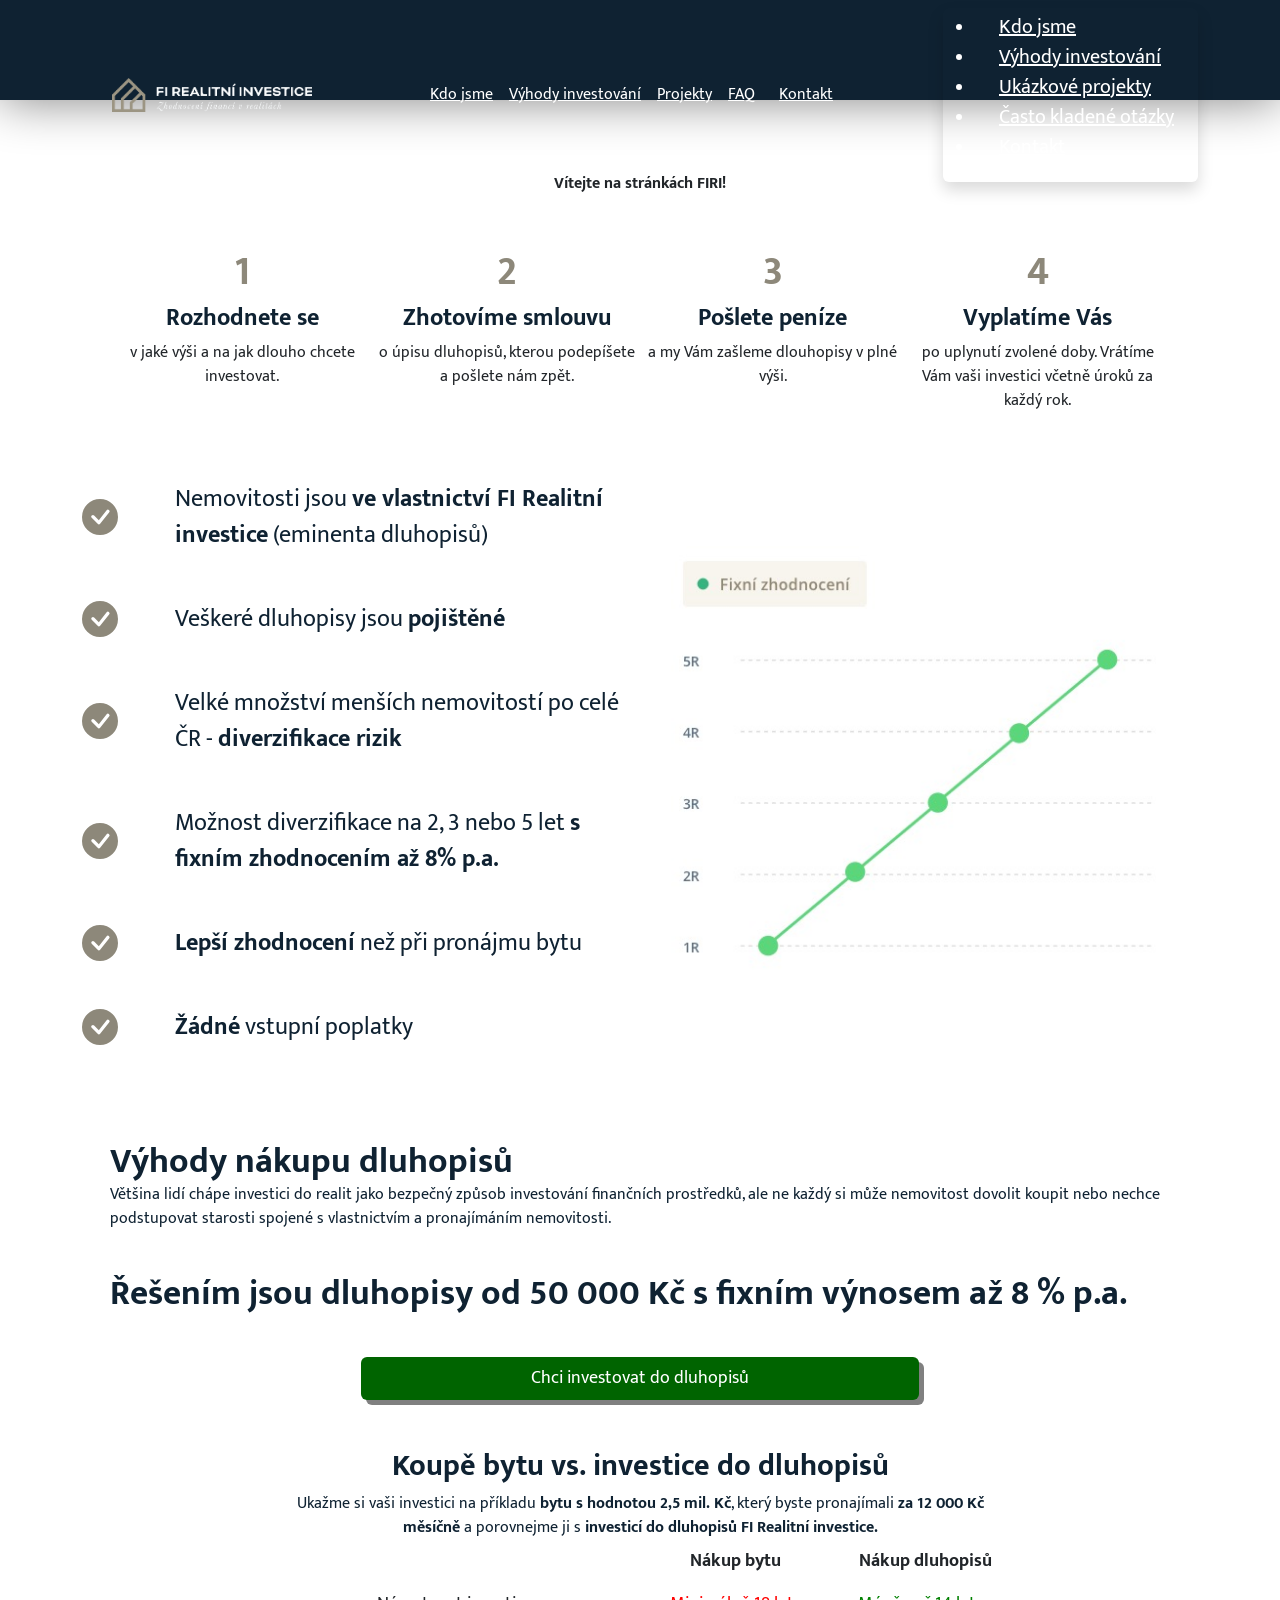
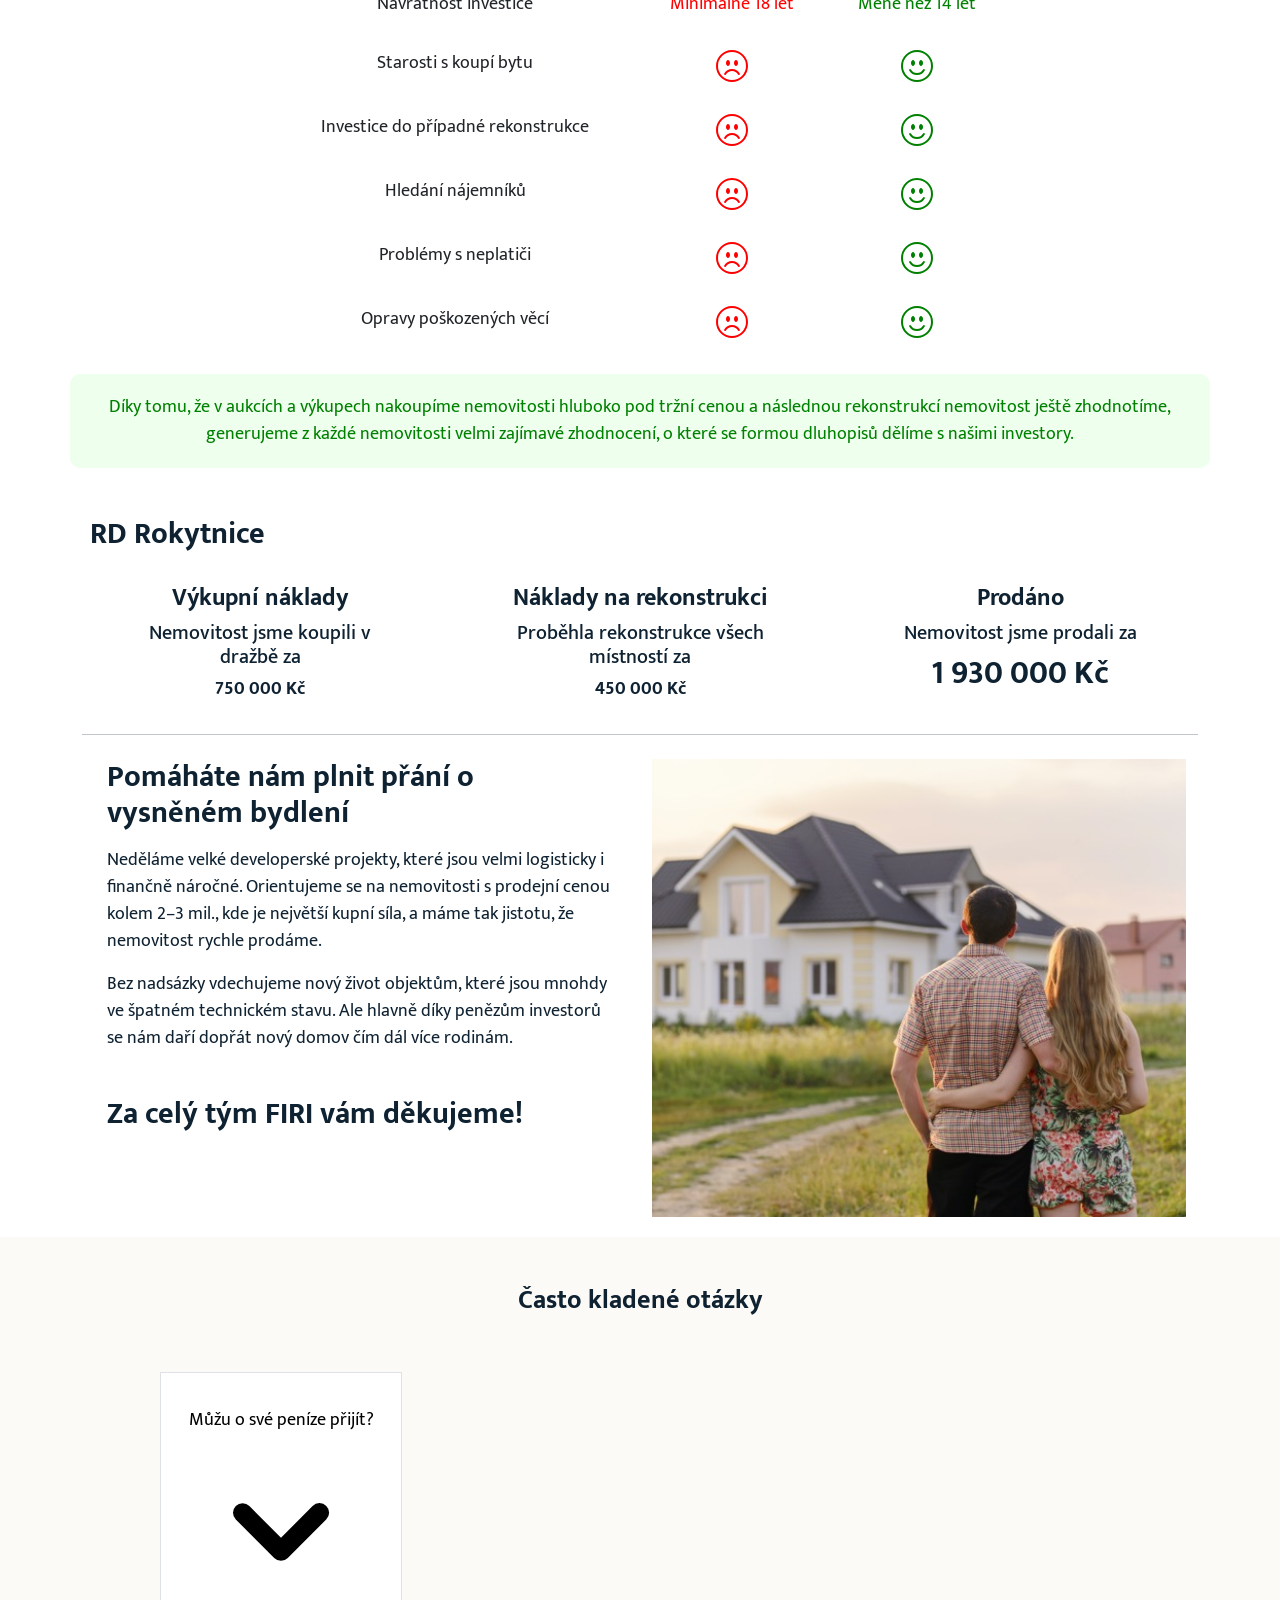
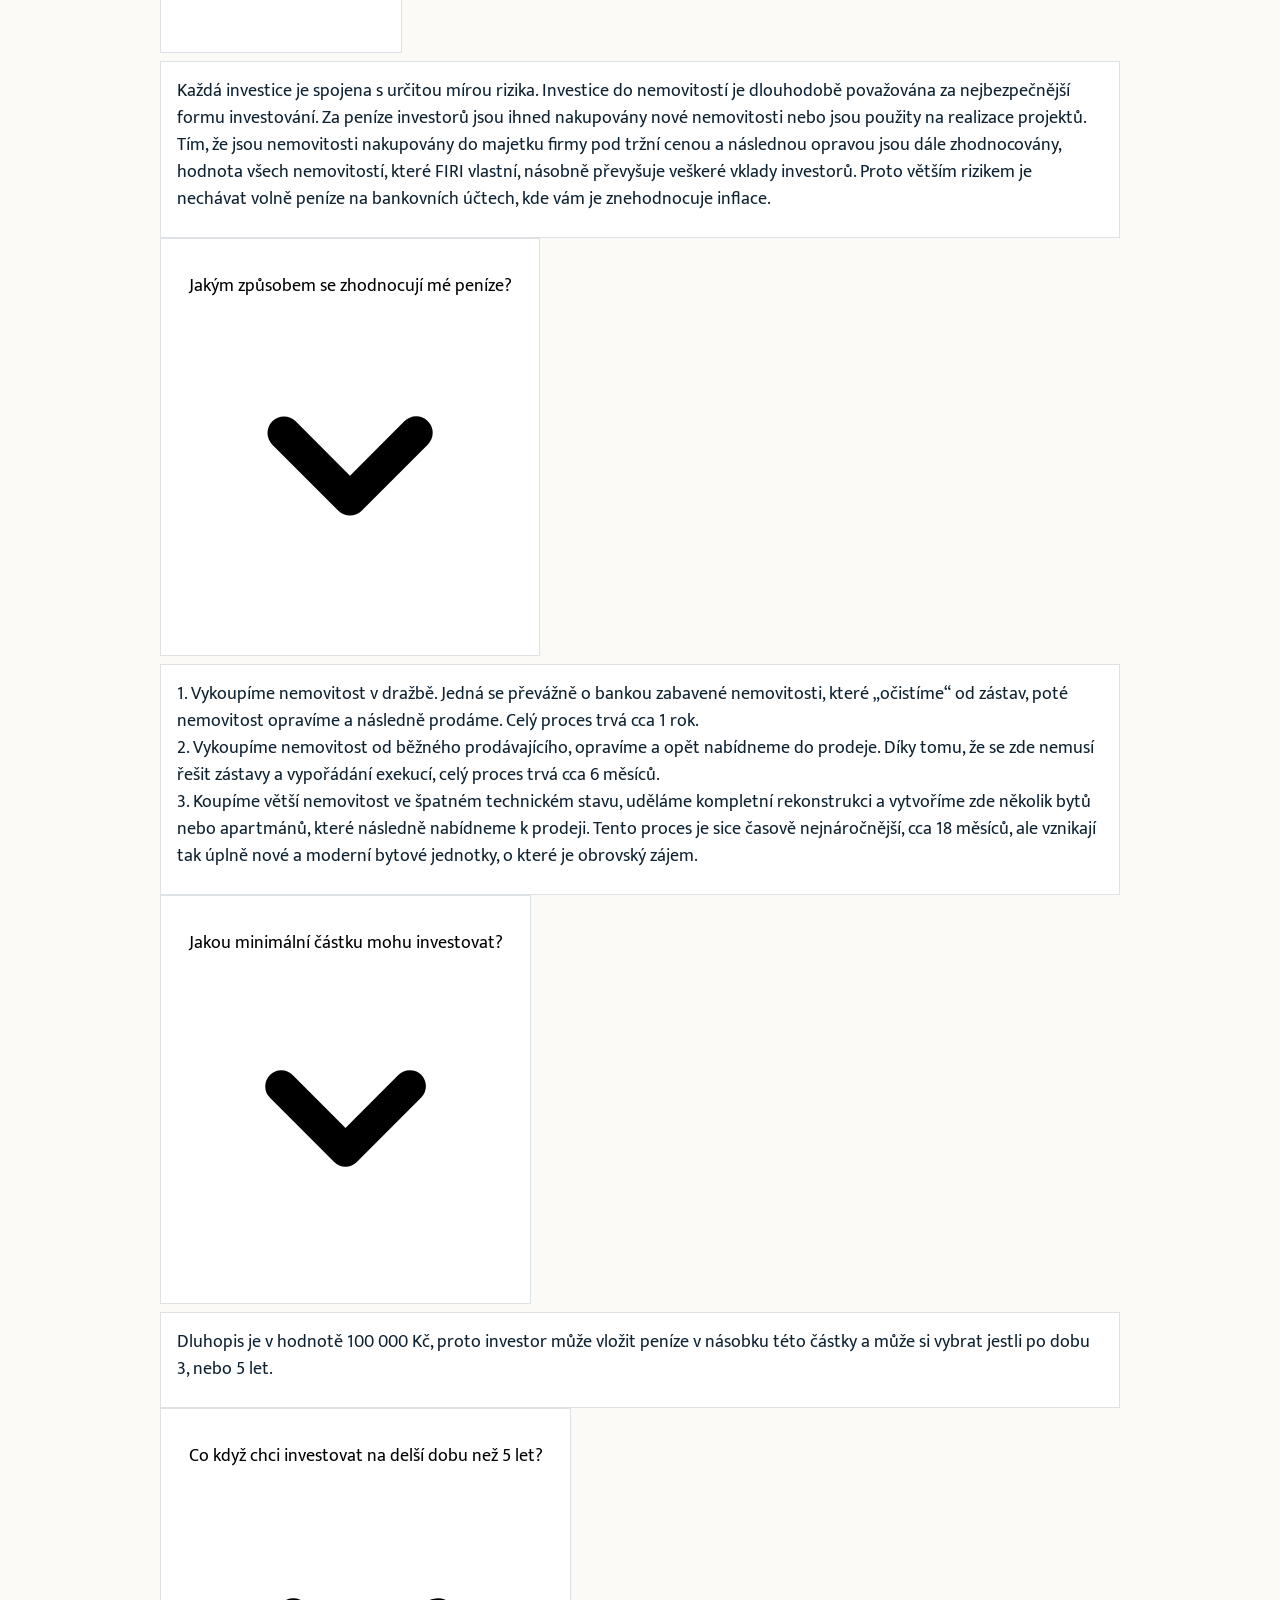
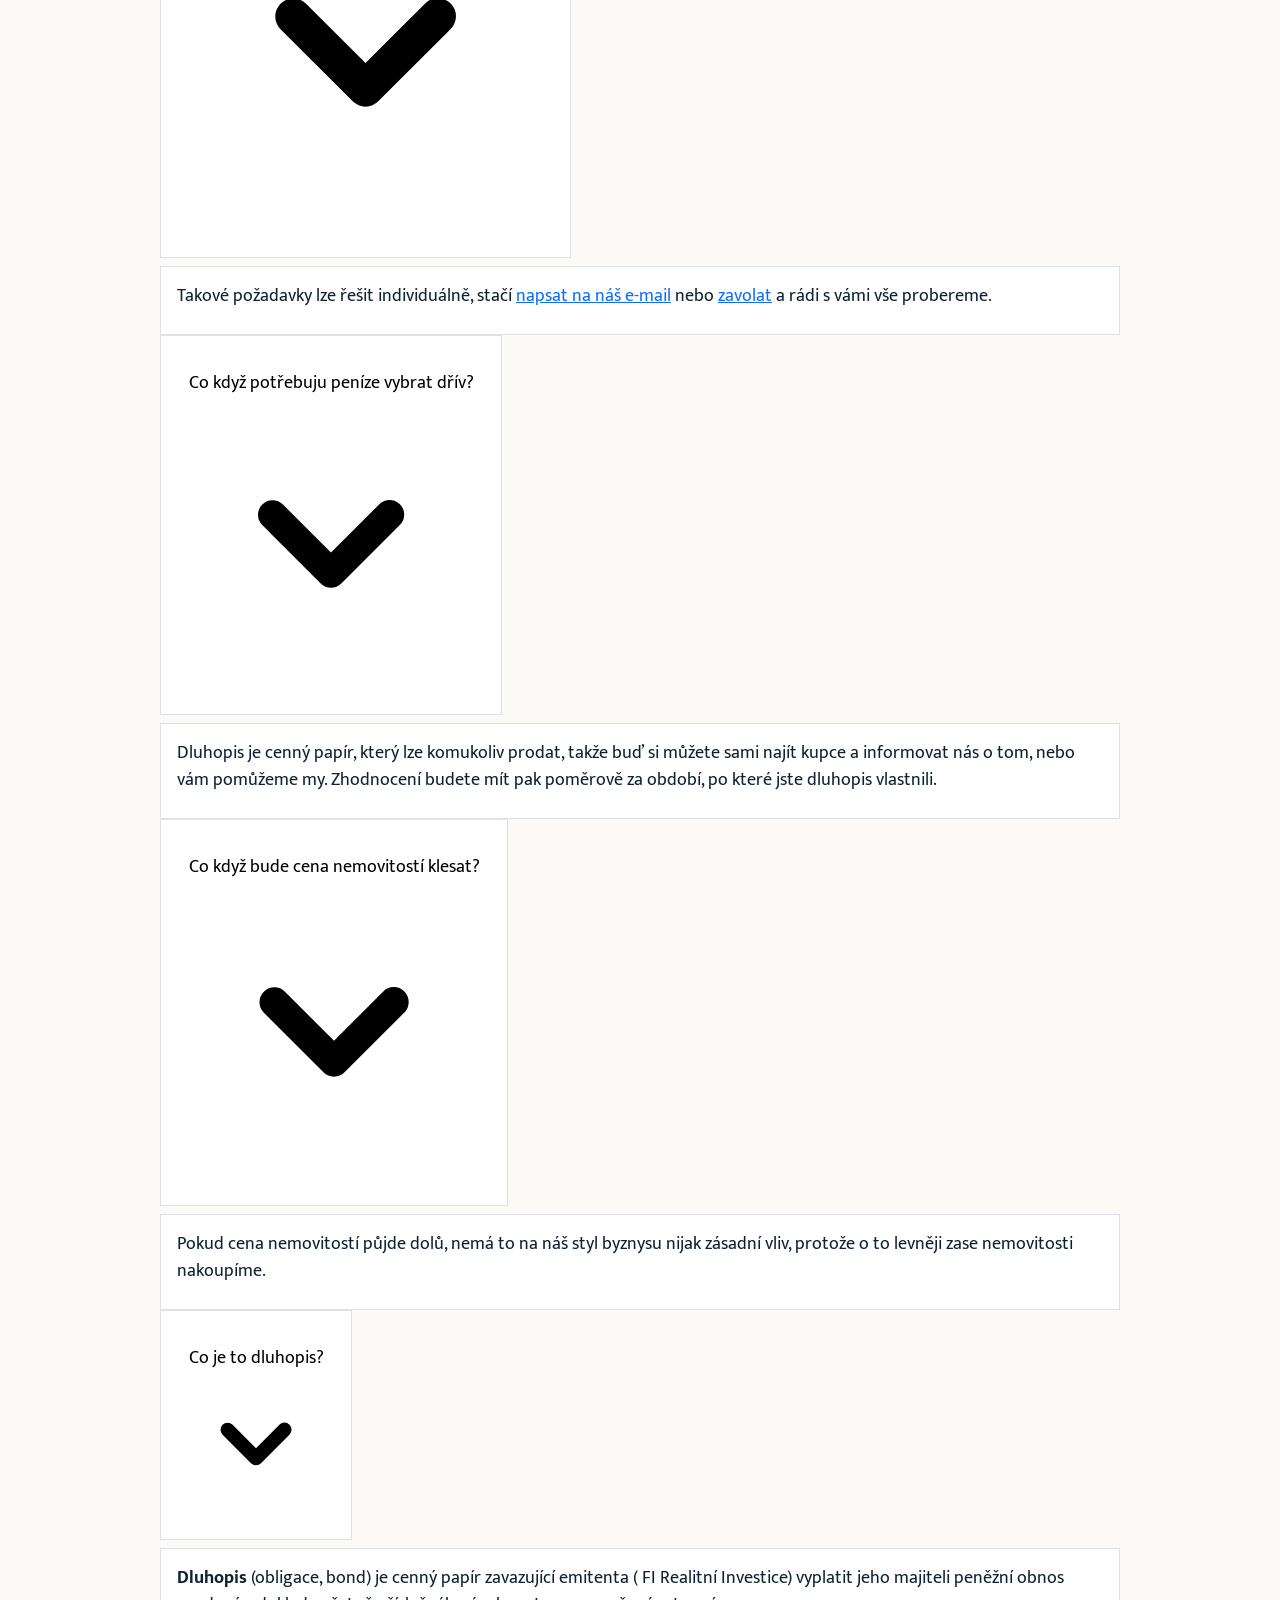
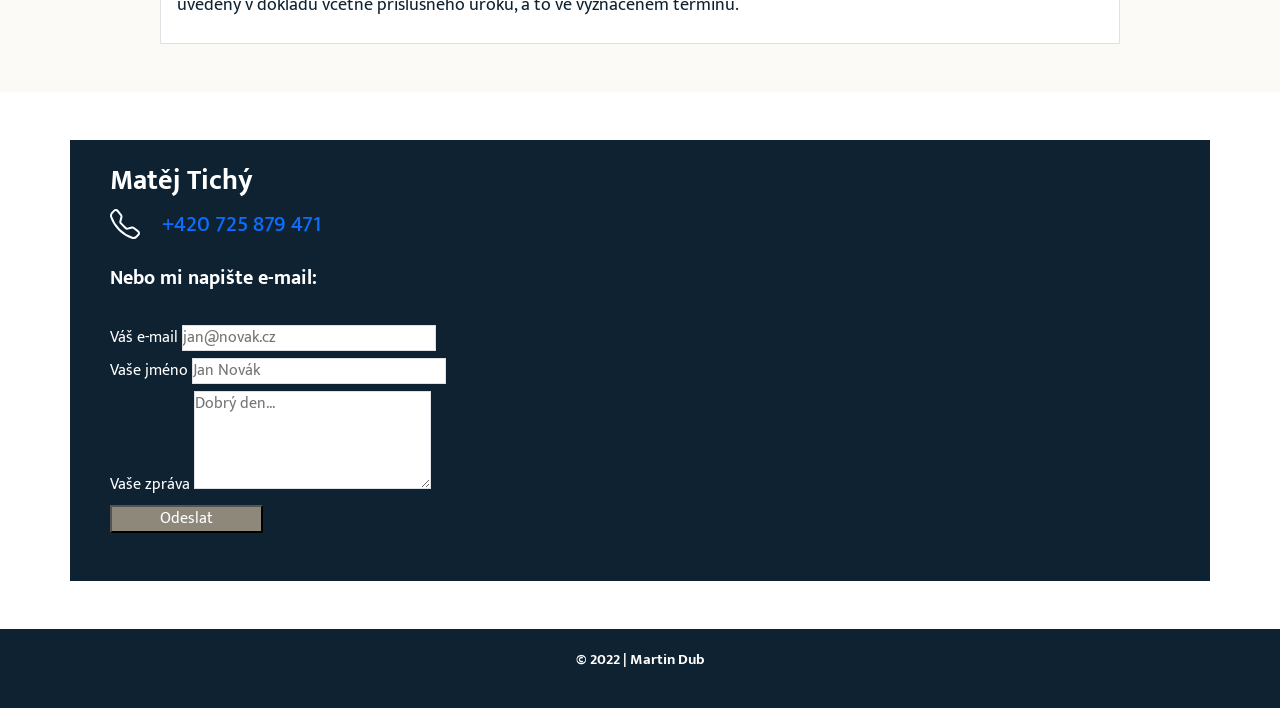
==== commit 0022174a: "Bootstrap solves all your troubles" ====
--- a/index.html
+++ b/index.html
@@ -145,7 +145,7 @@
 </section>
 <section id="checks">
     <div class="container-lg primary d-lg-flex">
-        <div class="col-lg-7">
+        <div class="col-lg-6">
             <div class="row my-5">
                 <div class="col-2 m-auto">
                     <a><svg xmlns="http://www.w3.org/2000/svg" width="36" height="36" fill="#8d887a" class="icon-check" viewBox="0 0 16 16">
@@ -534,20 +534,20 @@
             </svg>
             <a href="tel:+420725879471" class="ps-3">+420 725 879 471</a></h3>
         <p class="fw-bold py-3 rounded">Nebo mi napište e-mail:</p>
-        <form class="mb-5 text-xl">
+        <form class="mb-5 text-xl" id="form">
             <div class="mb-6">
                 <label for="email" class="block mb-2 font-medium">Váš e-mail</label>
-                <input type="email" id="email" class="bg-gray-50 border border-gray-300 text-xl rounded-lg block w-full p-2.5" placeholder="jan@novak.cz" required>
+                <input type="email" id="email" class="bg-gray-50 border border-gray-300 text-xl text-black rounded-lg block w-full p-2.5" placeholder="jan@novak.cz" required>
             </div>
             <div class="mb-6">
                 <label for="name" class="block mb-2 font-medium">Vaše jméno</label>
-                <input type="text" id="name" class="bg-gray-50 border border-gray-300 text-xl rounded-lg focus:ring-blue-500 focus:border-blue-500 block w-full p-2.5" placeholder="Jan Novák" required>
+                <input type="text" id="name" class="bg-gray-50 border border-gray-300 text-xl rounded-lg text-black focus:ring-blue-500 focus:border-blue-500 block w-full p-2.5" placeholder="Jan Novák" required>
             </div>
             <div class="mb-6">
-                <label for="message" class="block mb-2 font-medium">Vaše zpráva</label>
-                <textarea rows="4" type="text" id="message" class="bg-gray-50 border border-gray-300 text-xl text-black rounded-lg block w-full p-2.5" placeholder="Dobrý den..." autocomplete="off"></textarea>
-            </div>
-            <button type="submit" class="text-white font-medium rounded-lg text-xl w-full sm:w-auto px-5 py-2.5 mb-5 text-center" style="background-color: #8d887a">Odeslat</button>
+                <label for="textmessage" class="block mb-2 font-medium">Vaše zpráva</label>
+                <textarea rows="4" type="text" id="textmessage" class="bg-gray-50 border border-gray-300 text-xl text-black rounded-lg block w-full p-2.5" placeholder="Dobrý den..." autocomplete="off"></textarea>
+            </div>
+            <button id="submitButton" type="submit" class="text-white font-medium rounded-lg text-xl w-full sm:w-auto px-5 py-2.5 mb-5 text-center" style="background-color: #8d887a">Odeslat</button>
         </form>
     </div>
 </section>
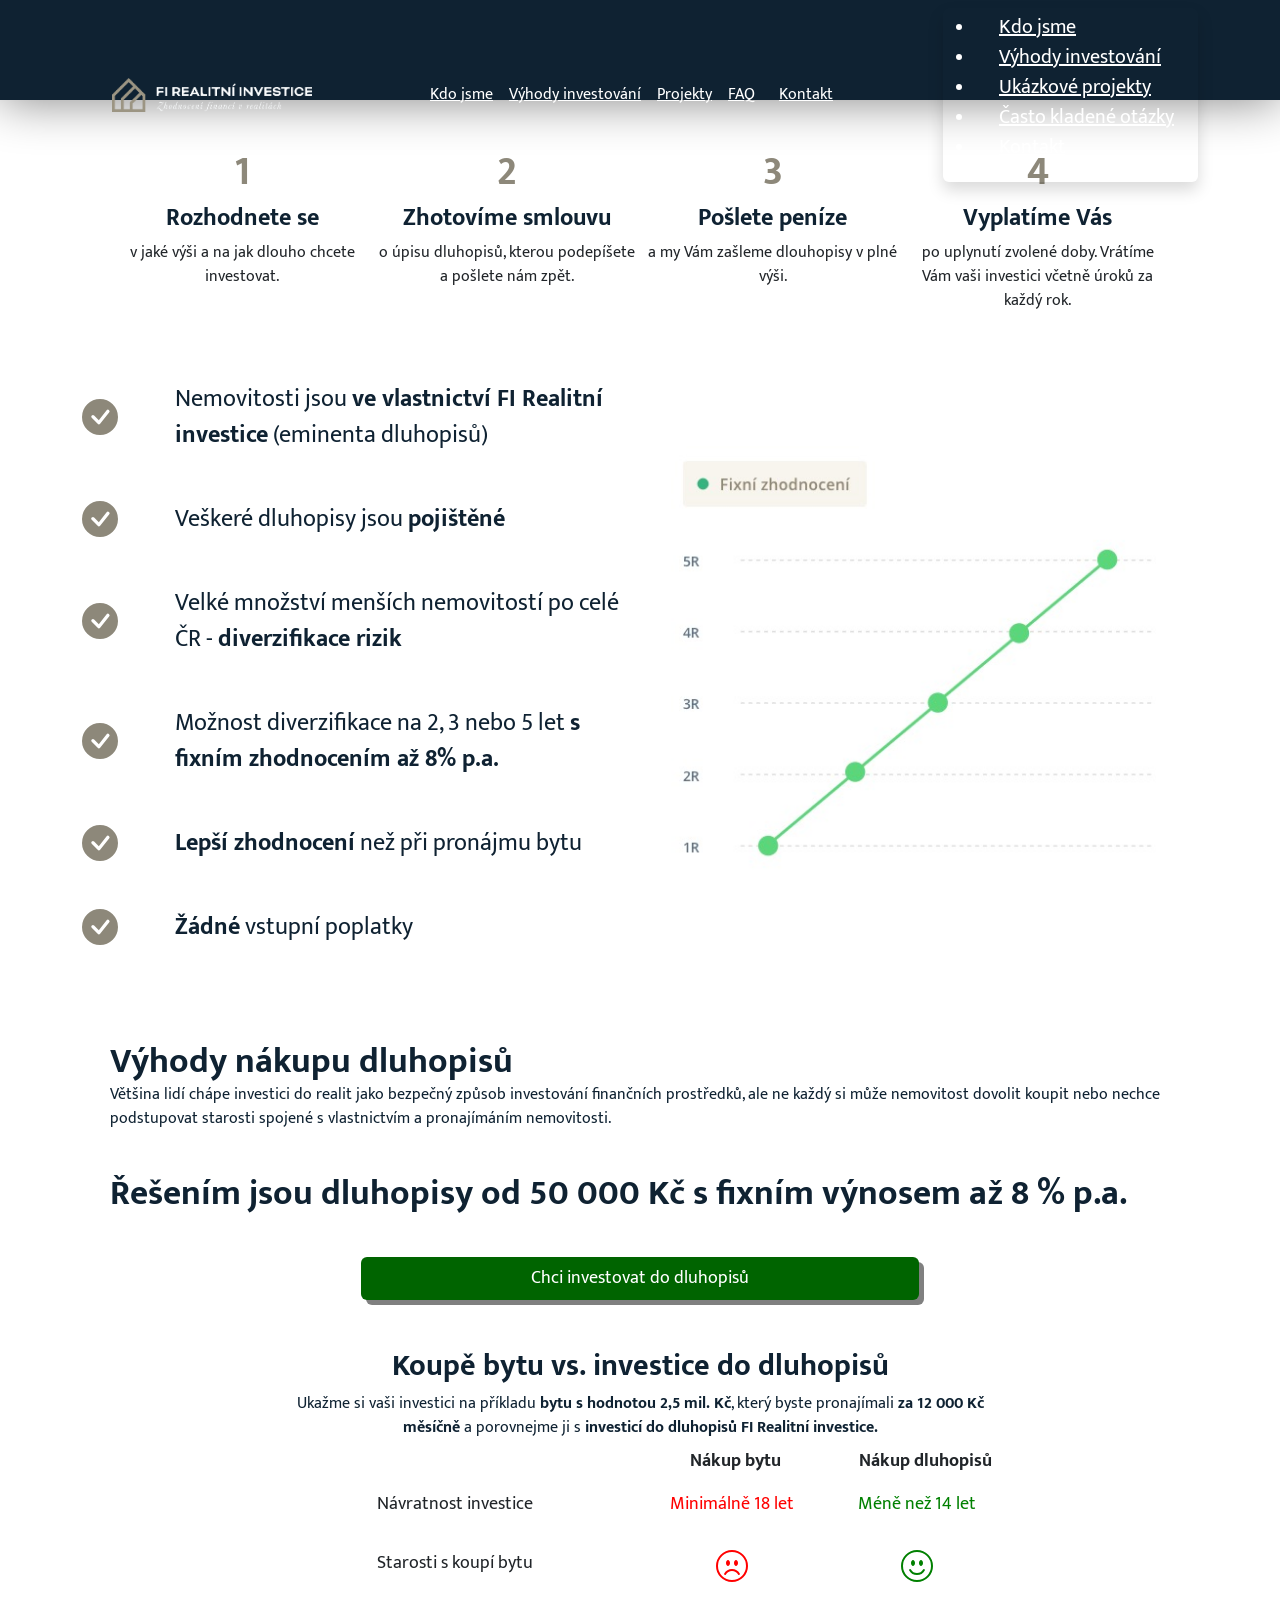
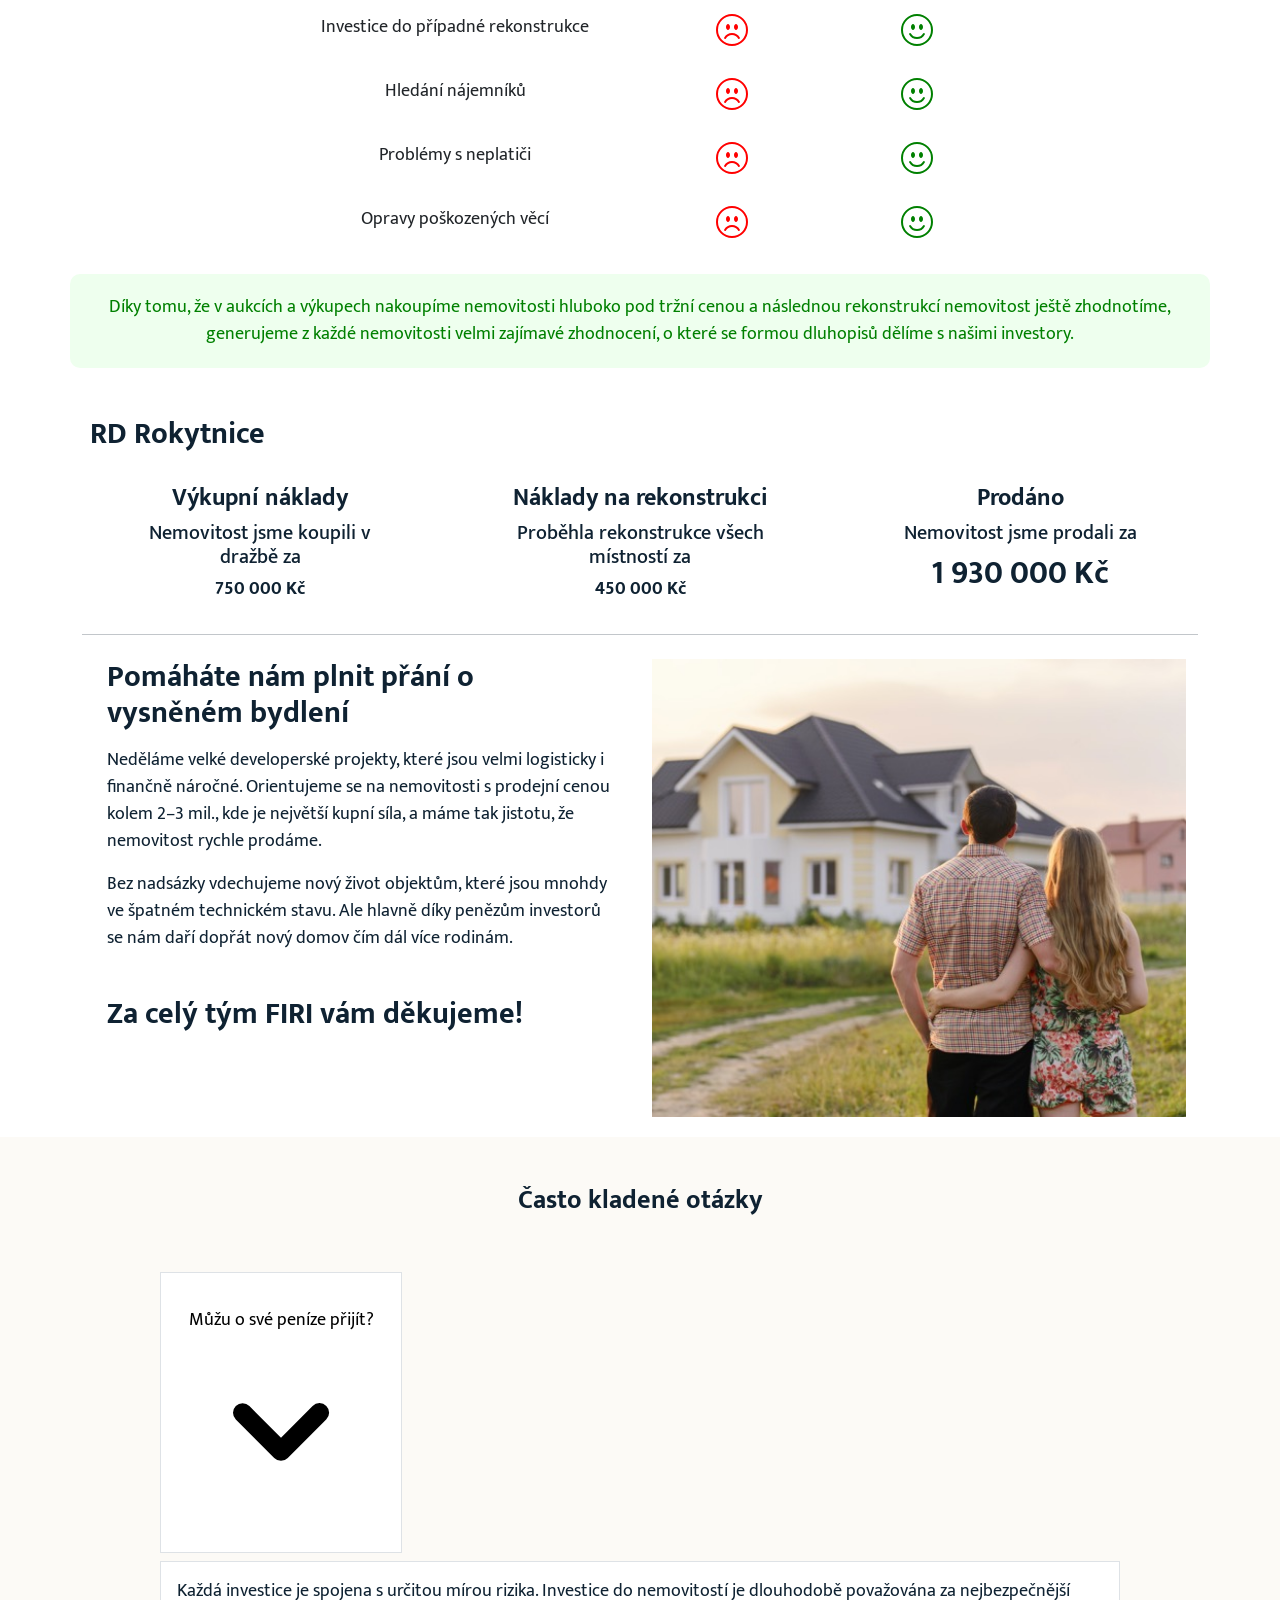
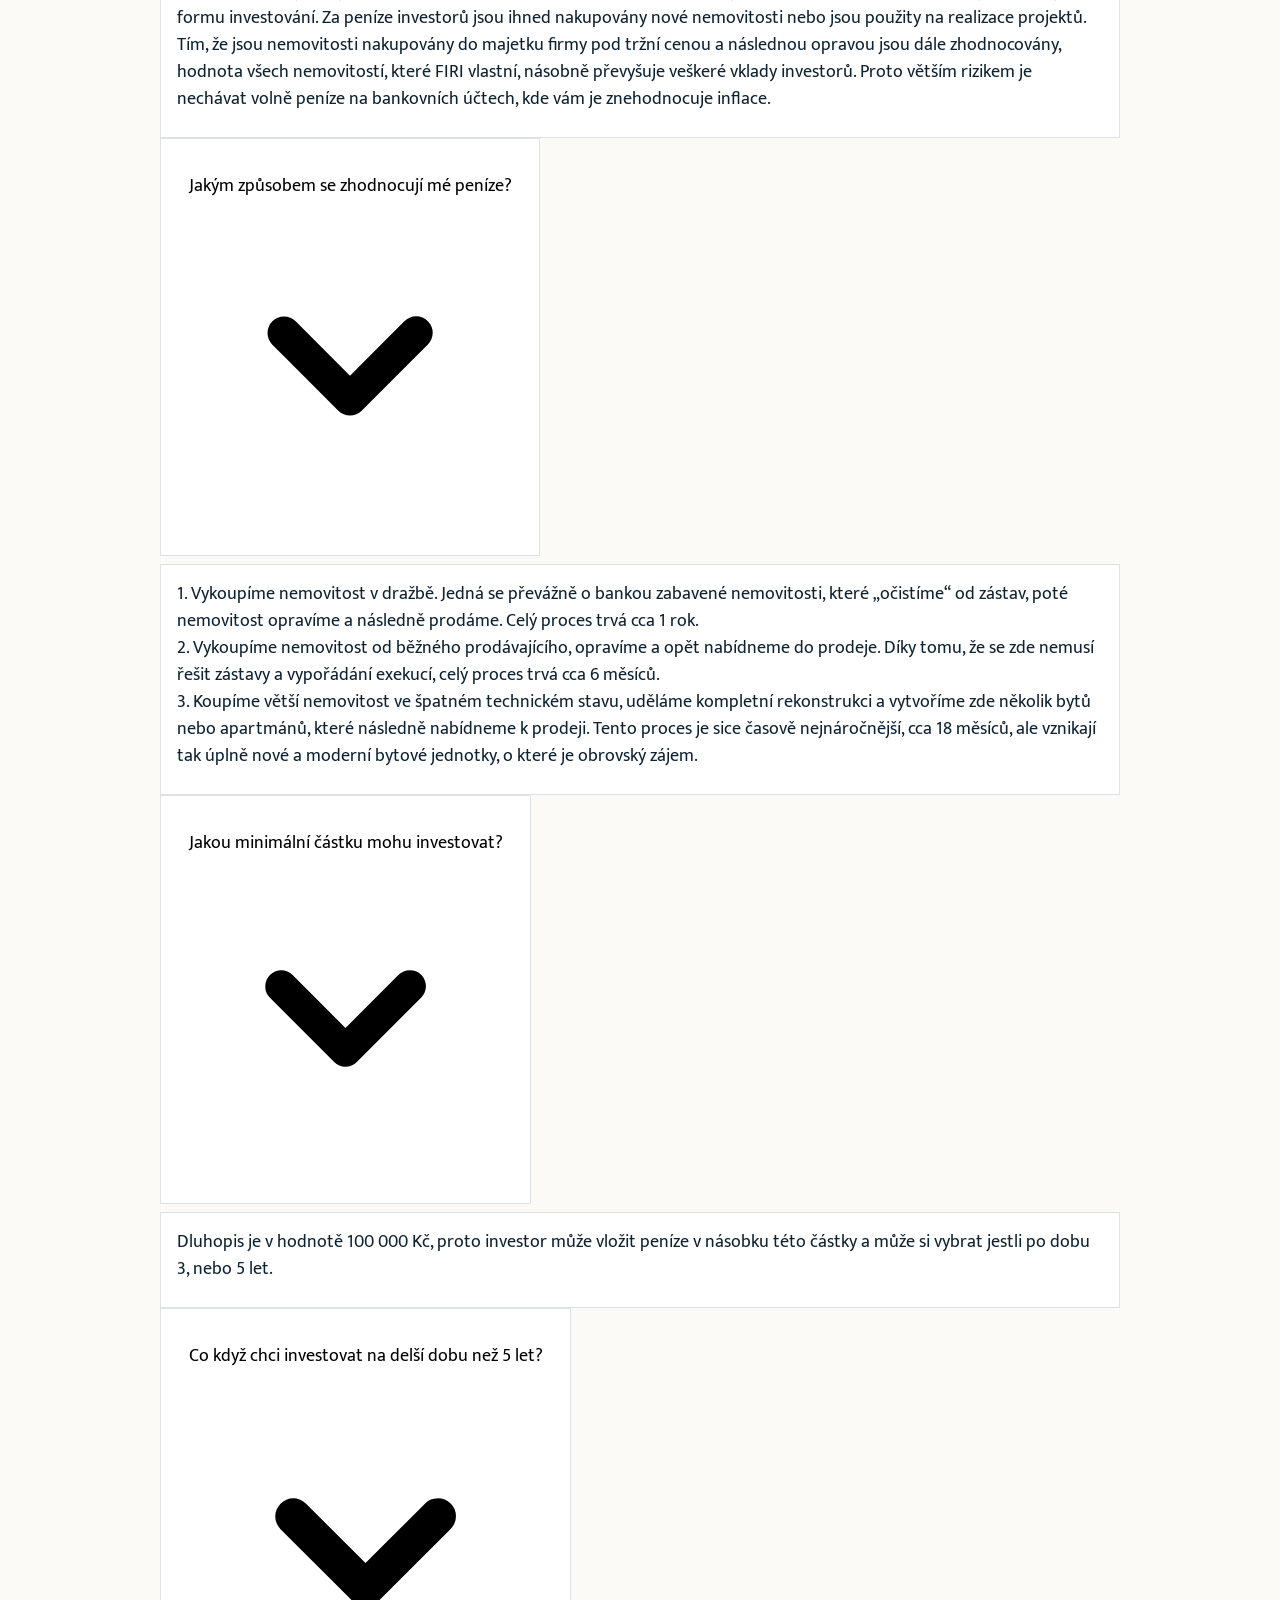
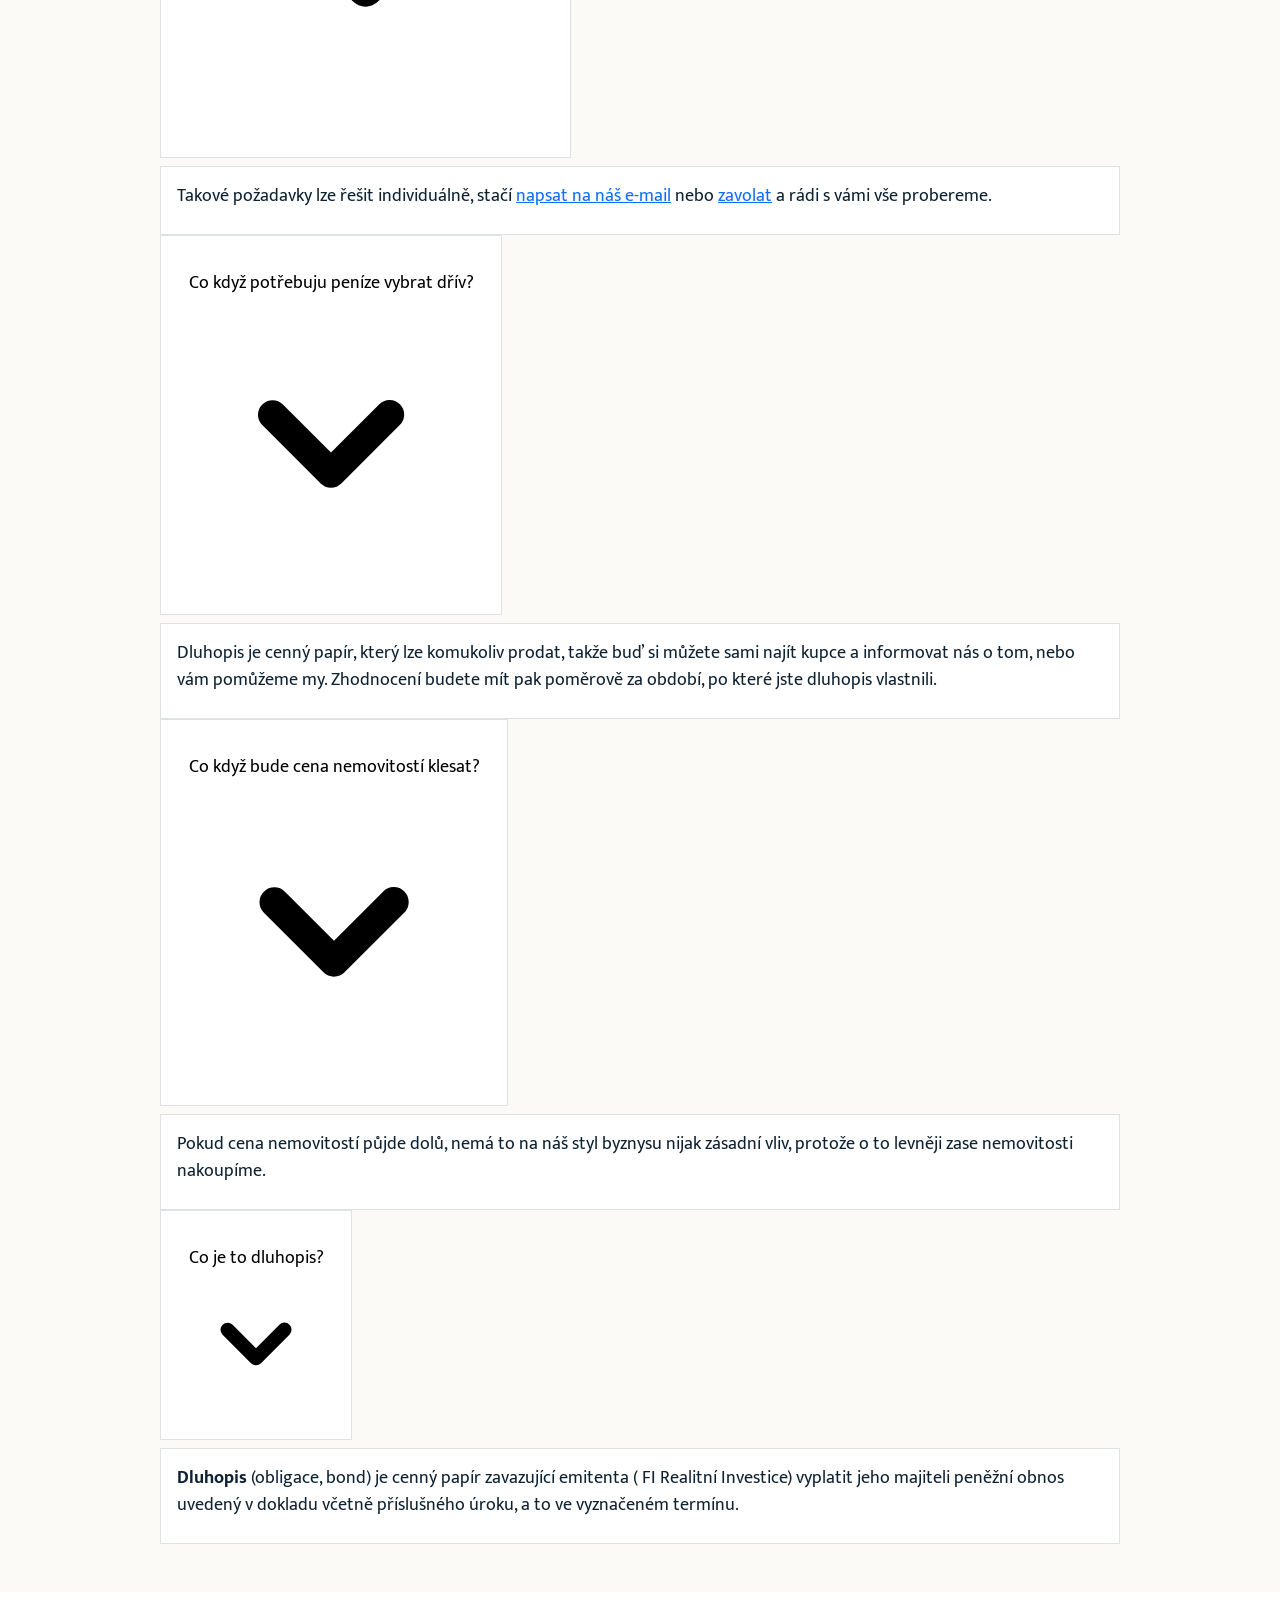
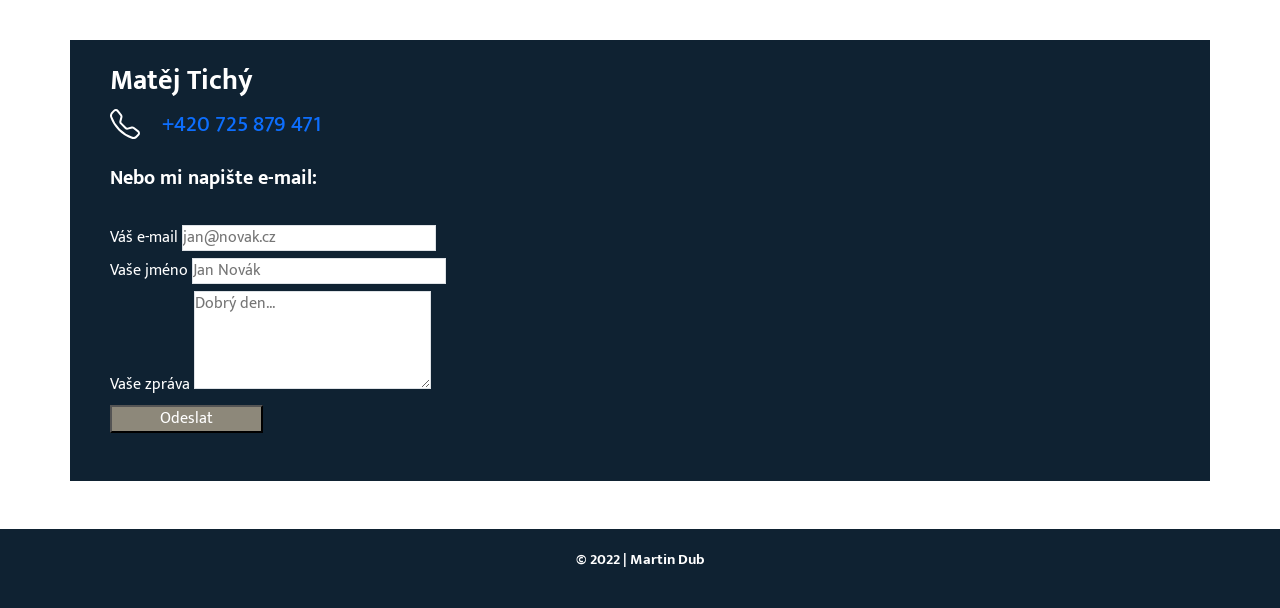
==== commit 671e3109: "Fixed navbar" ====
--- a/index.html
+++ b/index.html
@@ -25,7 +25,7 @@
 </head>
 <body>
 <header>
-    <nav class="navbar">
+    <nav class="navbar fixed-top">
         <div class="container-lg">
             <a class="navbar-brand" href="#">
                 <img src="assets/images/fi-reality-1.png" width="200" height="auto" alt="">
--- a/assets/style.css
+++ b/assets/style.css
@@ -256,7 +256,7 @@
     }
 
     #graf {
-        width: 50%;
+        width: 80%;
         margin: auto;
     }
 
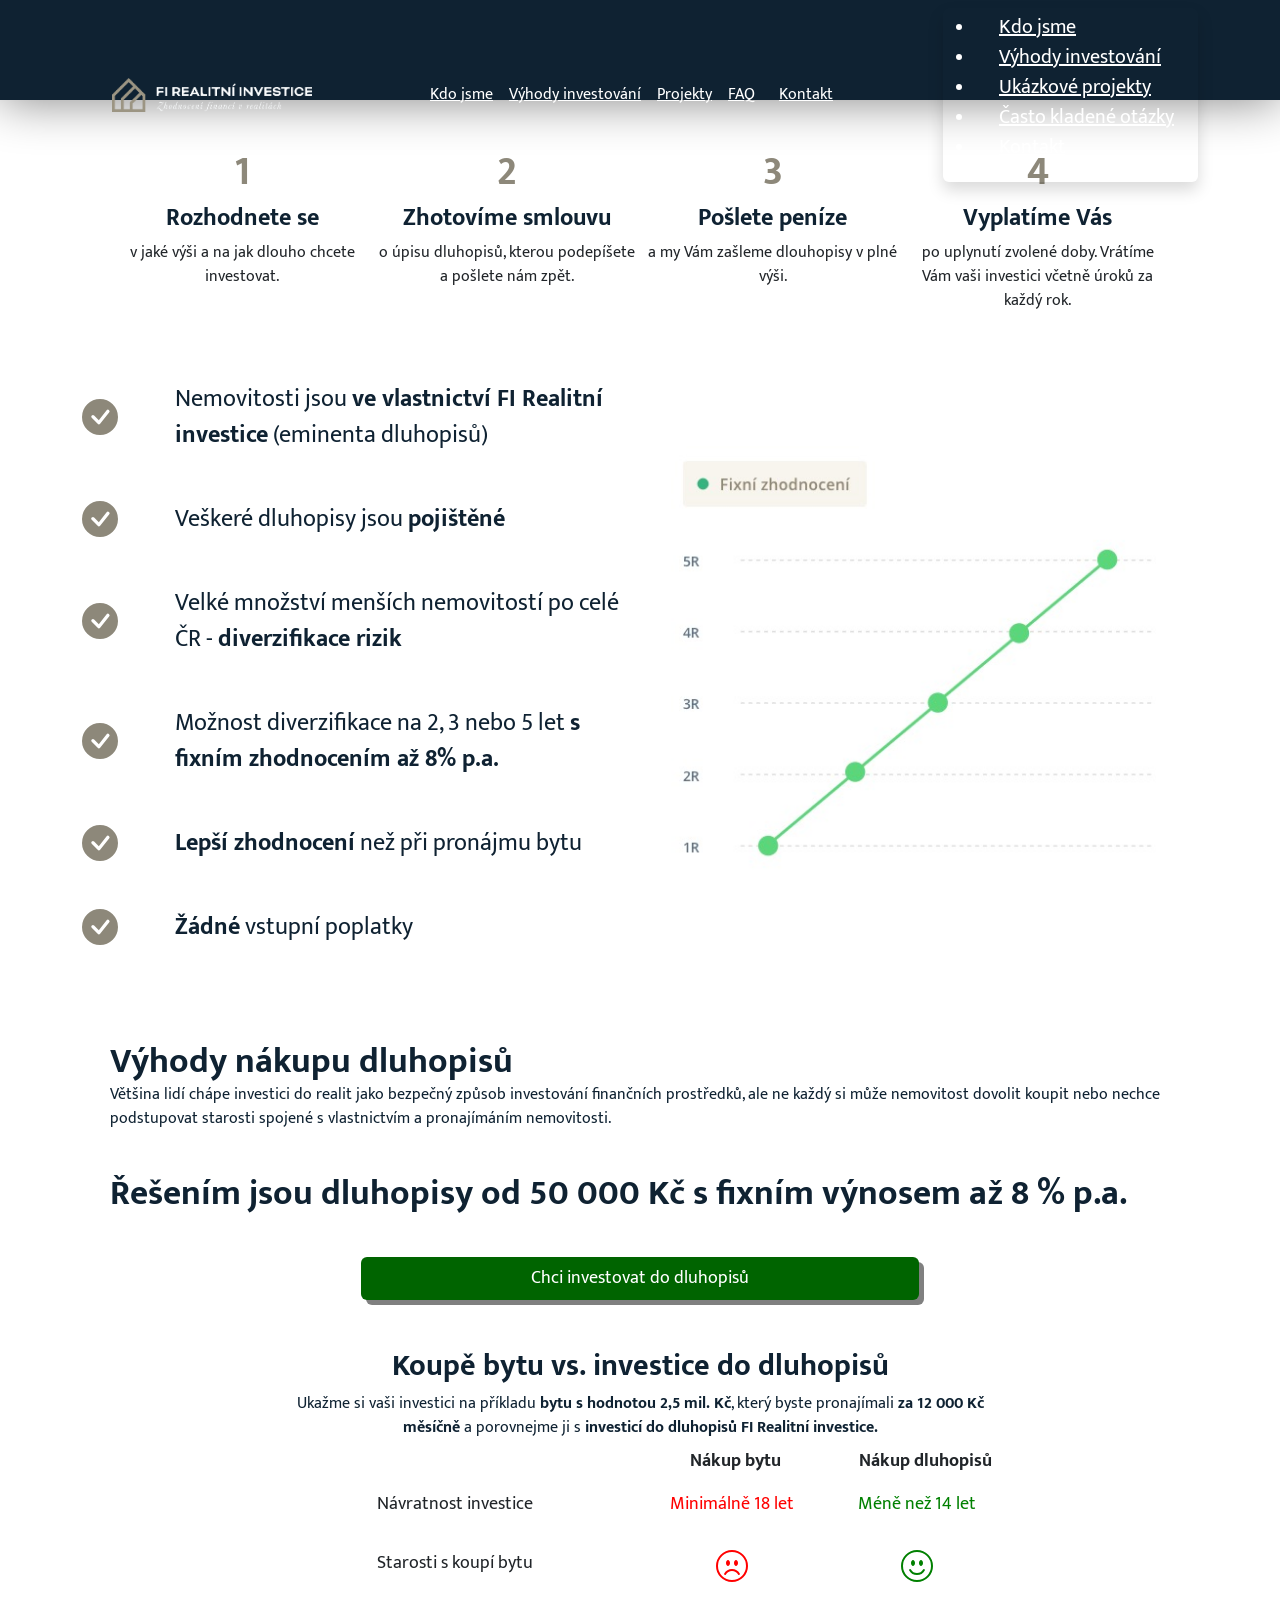
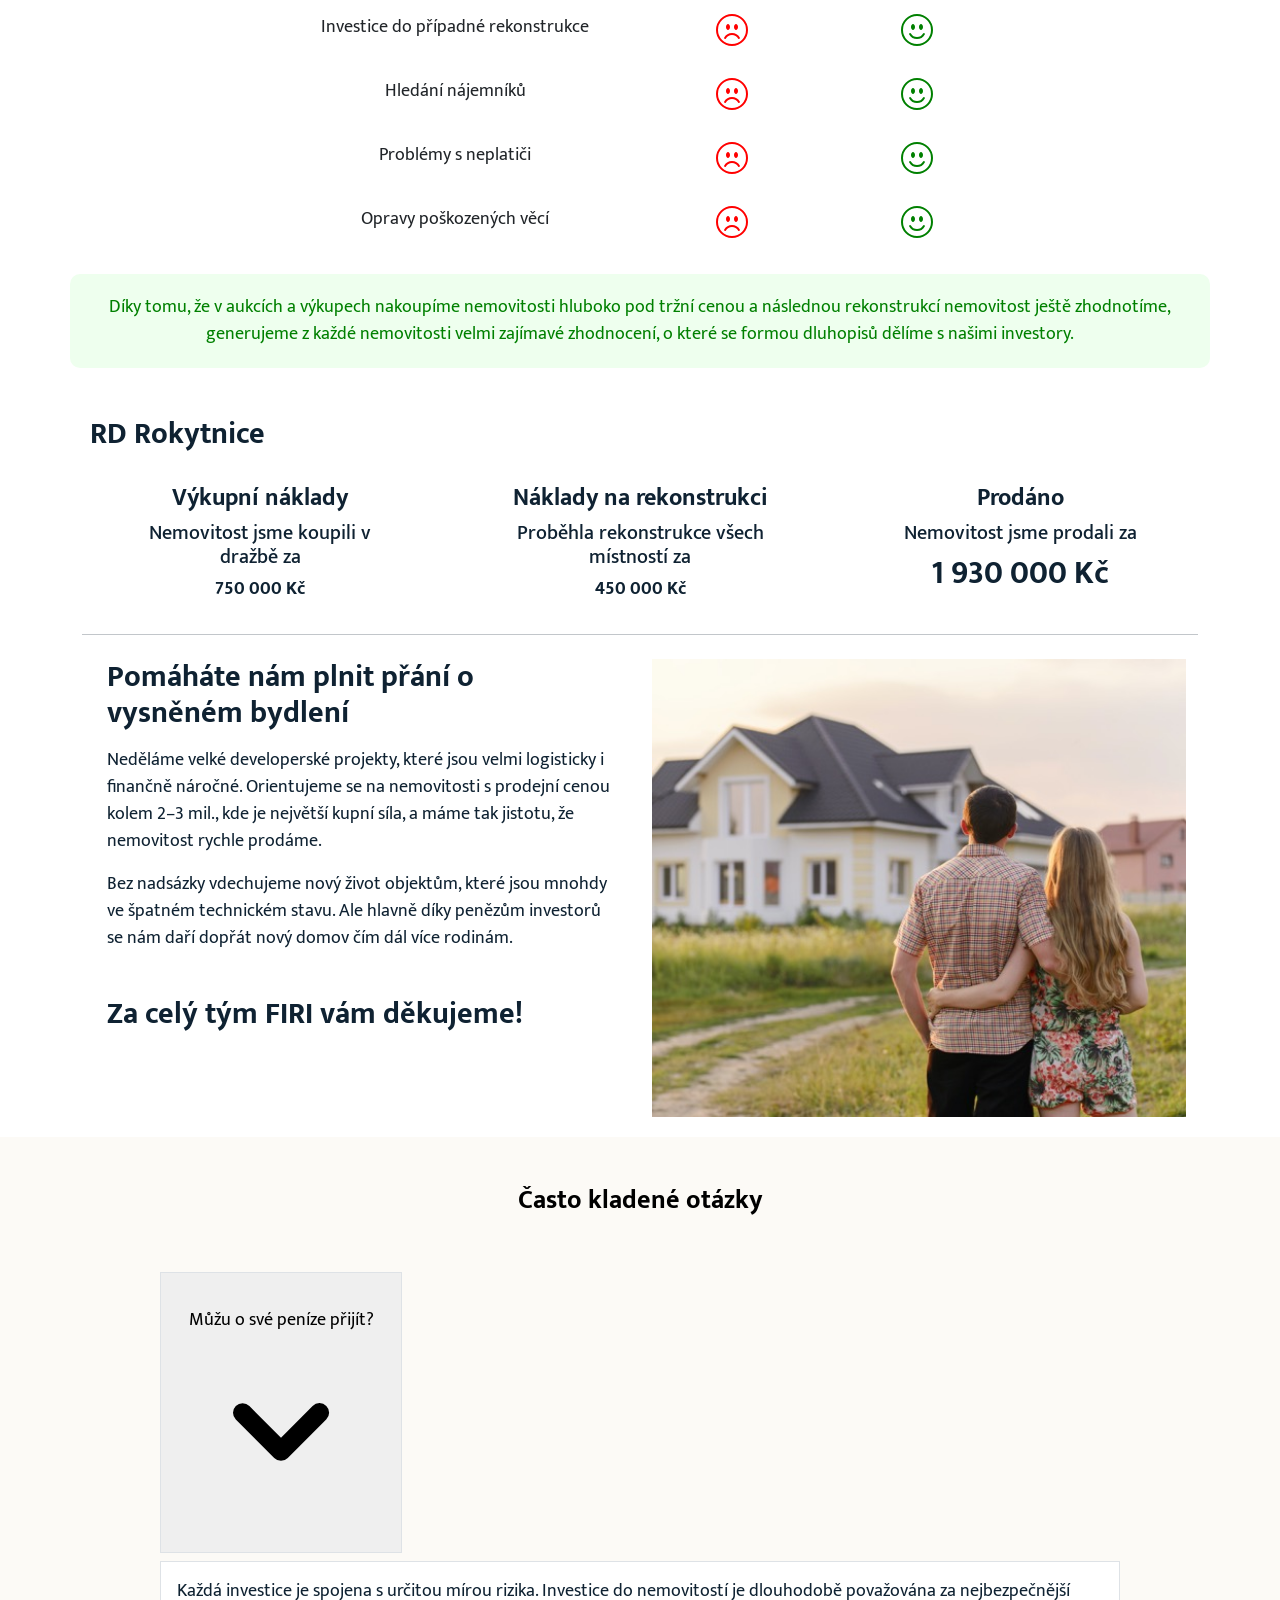
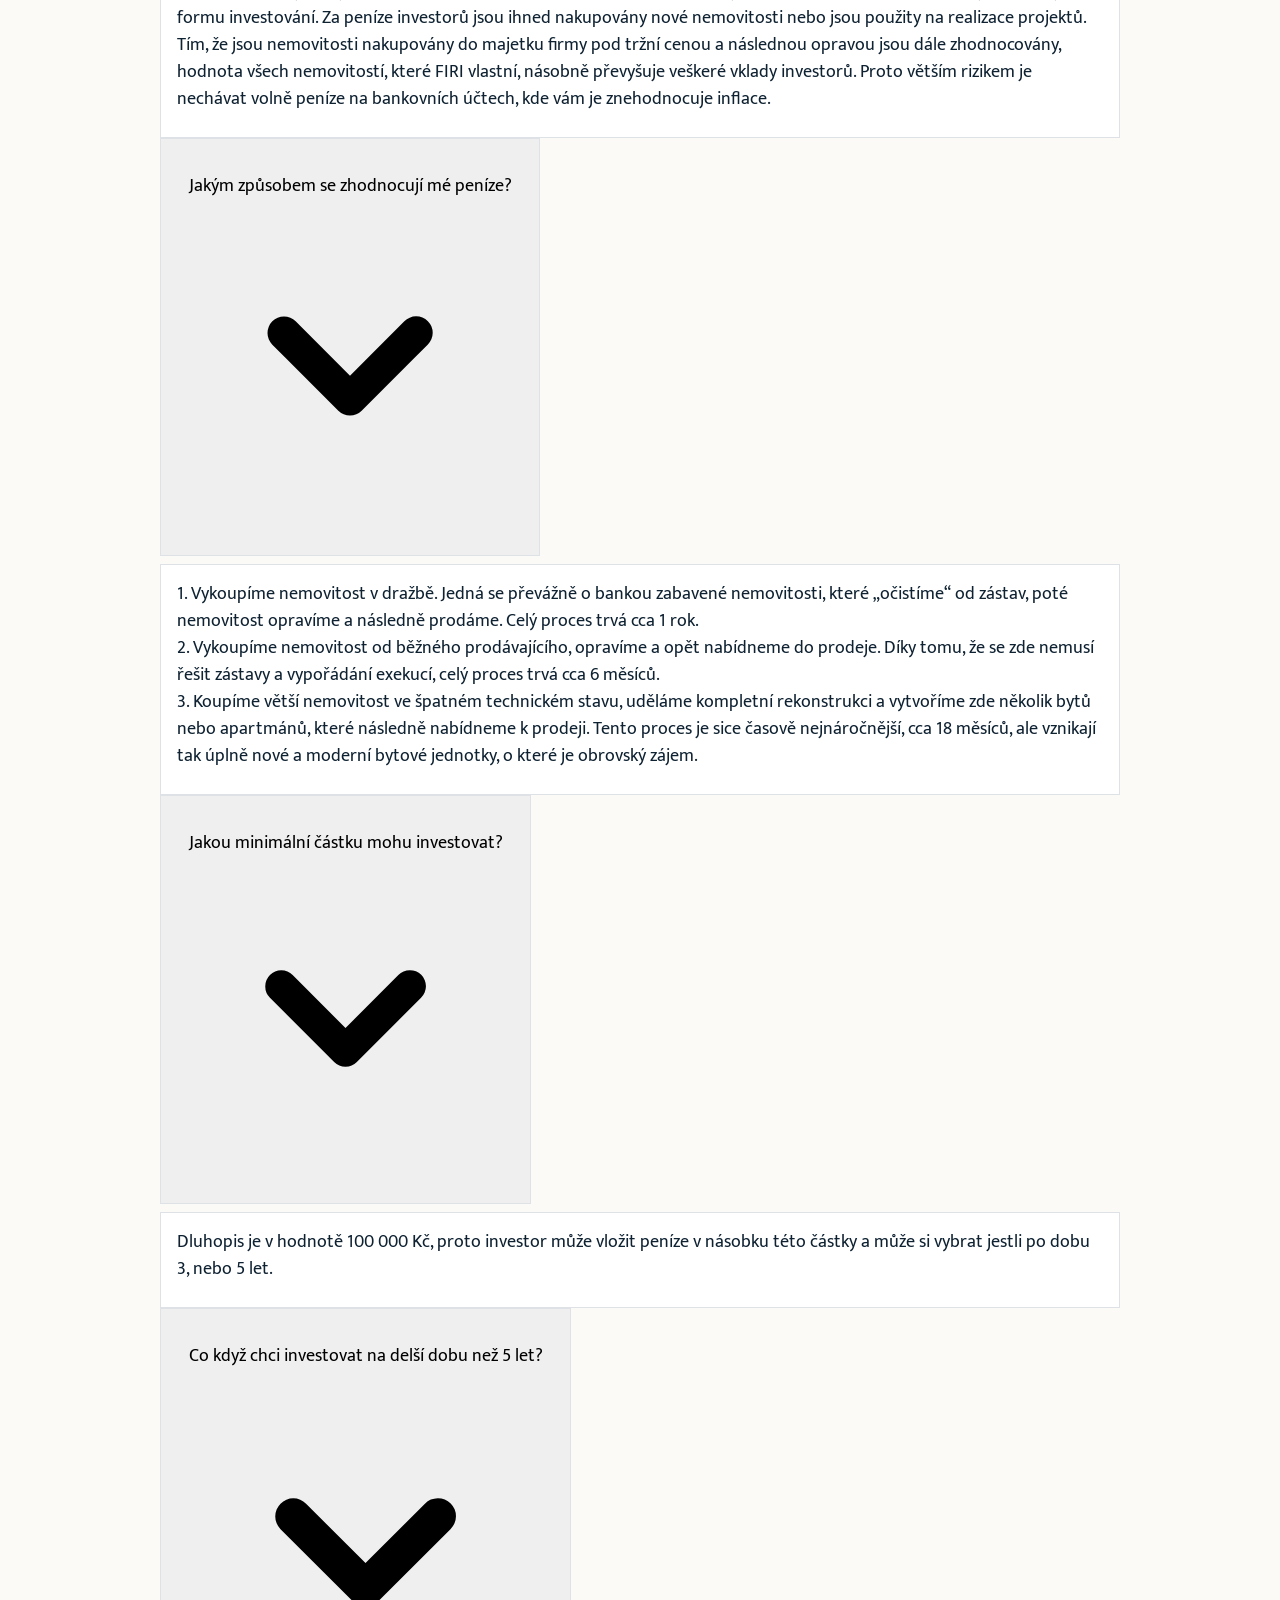
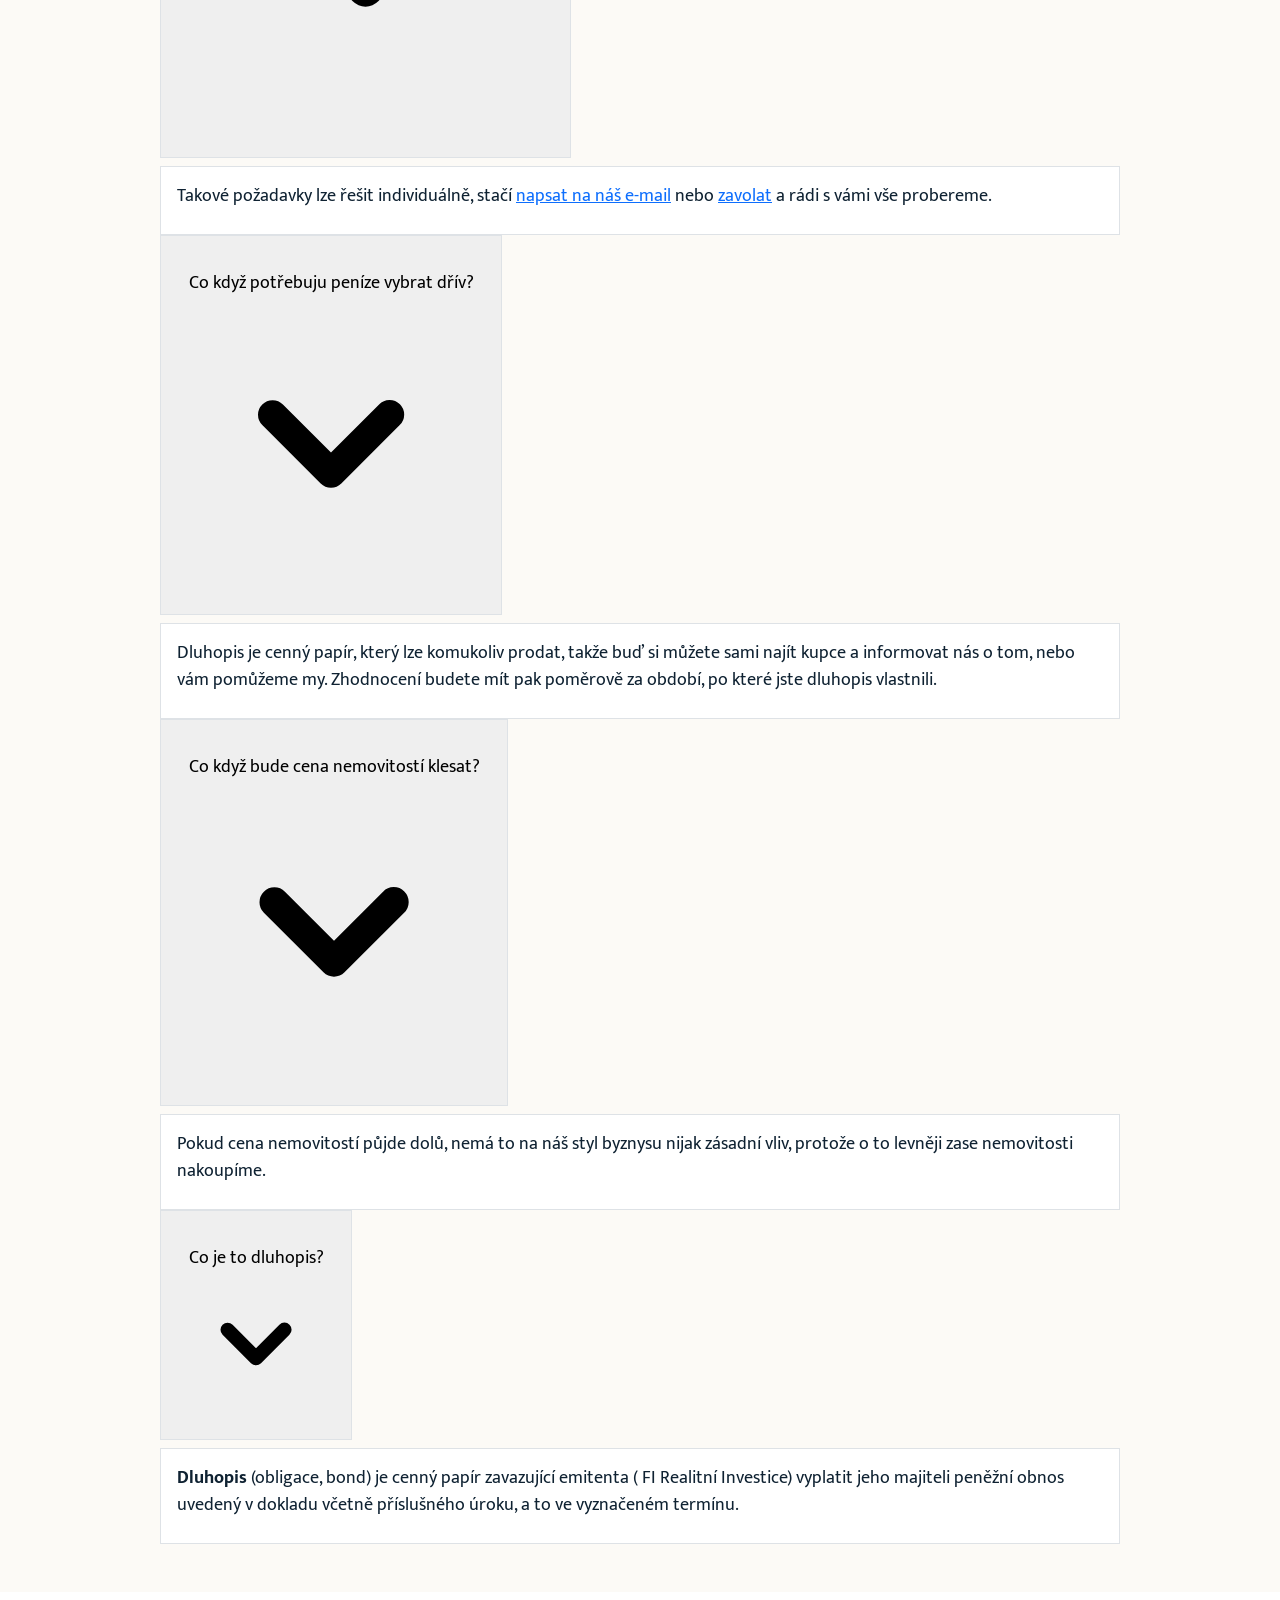
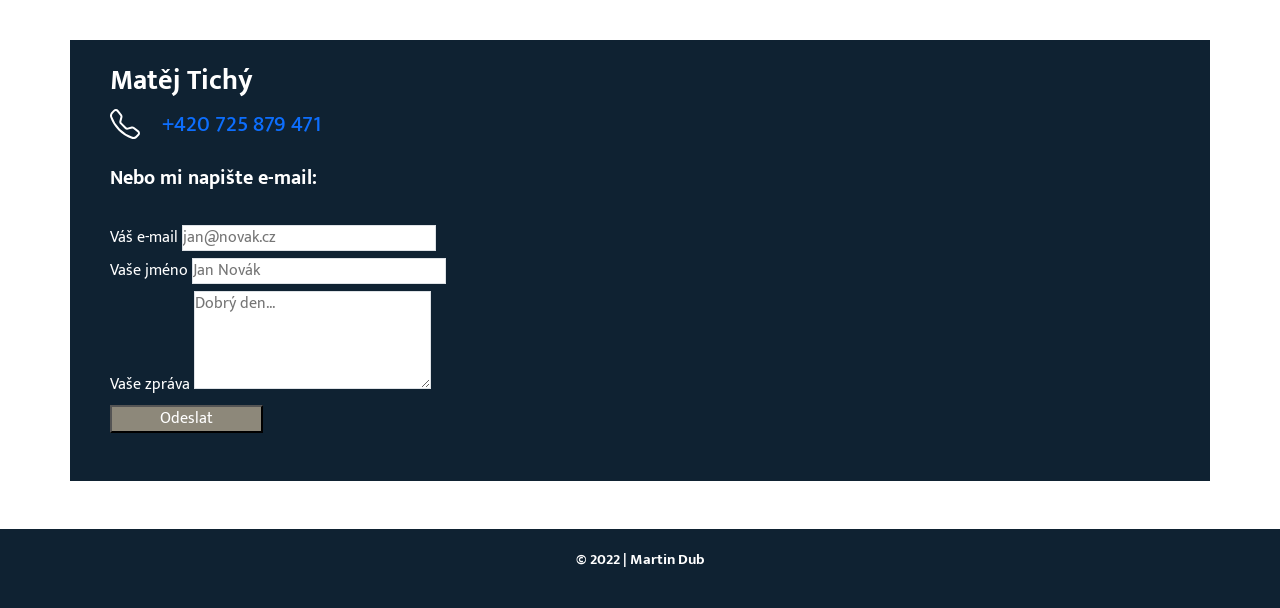
==== commit bf2d4fe5: "Validity" ====
--- a/index.html
+++ b/index.html
@@ -28,7 +28,7 @@
     <nav class="navbar fixed-top">
         <div class="container-lg">
             <a class="navbar-brand" href="#">
-                <img src="assets/images/fi-reality-1.png" width="200" height="auto" alt="">
+                <img id="logo" src="assets/images/fi-reality-1.png" alt="">
             </a>
             <button id="dropdownButton" data-dropdown-toggle="dropdown" class="navbar-toggler" type="button" data-toggle="collapse" data-target="#navbarToggleExternalContent" aria-controls="navbarToggleExternalContent" aria-expanded="false" aria-label="Toggle navigation">
                 <svg xmlns="http://www.w3.org/2000/svg" width="30" height="30" fill="currentColor" class="bi bi-list" viewBox="0 0 16 16">
@@ -420,11 +420,11 @@
         </div>
     </div>
 </section>
-<section id="faq" class="primary pb-5 mb-0">
-    <h2 class="fw-bold text-center py-5" style="font-size: 26px">Často kladené otázky</h2>
+<section id="faq" class="primary pb-5 mb-0 text-gray-500">
+    <h2 class="fw-bold text-center py-5 text-black" style="font-size: 26px">Často kladené otázky</h2>
     <div id="accordion-collapse" data-accordion="collapse" class="mw-95 mx-auto">
         <h2 class="accordion-collapse-heading">
-            <button type="button" class="flex items-center justify-between w-full p-4 font-medium text-left text-gray-500 bg-white border border-b-0 border-gray-200 rounded-t-xl dark:border-gray-700 hover:bg-gray-100 focus:text-black" data-accordion-target="#accordion-collapse-body-1">
+            <button type="button" class="flex items-center justify-between w-full p-4 font-medium text-left border border-b-0 border-gray-200 rounded-t-xl" data-accordion-target="#accordion-collapse-body-1">
                 <span>Můžu o své peníze přijít?</span>
                 <svg data-accordion-icon class="w-6 h-6 rotate-180 shrink-0" fill="currentColor" viewBox="0 0 20 20" xmlns="http://www.w3.org/2000/svg"><path fill-rule="evenodd" d="M5.293 7.293a1 1 0 011.414 0L10 10.586l3.293-3.293a1 1 0 111.414 1.414l-4 4a1 1 0 01-1.414 0l-4-4a1 1 0 010-1.414z" clip-rule="evenodd"></path></svg>
             </button>
@@ -442,7 +442,7 @@
             </div>
         </div>
         <h2 class="accordion-collapse-heading">
-            <button type="button" class="flex items-center justify-between w-full p-4 font-medium text-left text-gray-500 bg-white border border-b-0 border-gray-200 dark:border-gray-700 dark:text-gray-400 hover:bg-gray-100 dark:hover:bg-gray-800 focus:text-black" data-accordion-target="#accordion-collapse-body-2">
+            <button type="button" class="flex items-center justify-between w-full p-4 font-medium text-left border border-b-0 border-gray-200" data-accordion-target="#accordion-collapse-body-2">
                 <span>Jakým způsobem se zhodnocují mé peníze?</span>
                 <svg data-accordion-icon class="w-6 h-6 shrink-0" fill="currentColor" viewBox="0 0 20 20" xmlns="http://www.w3.org/2000/svg"><path fill-rule="evenodd" d="M5.293 7.293a1 1 0 011.414 0L10 10.586l3.293-3.293a1 1 0 111.414 1.414l-4 4a1 1 0 01-1.414 0l-4-4a1 1 0 010-1.414z" clip-rule="evenodd"></path></svg>
             </button>
@@ -463,7 +463,7 @@
             </div>
         </div>
         <h2 class="accordion-collapse-heading">
-            <button type="button" class="flex items-center justify-between w-full p-4 font-medium text-left text-gray-500 bg-white border border-b-0 border-gray-200 dark:border-gray-700 dark:text-gray-400 hover:bg-gray-100 dark:hover:bg-gray-800 focus:text-black" data-accordion-target="#accordion-collapse-body-3">
+            <button type="button" class="flex items-center justify-between w-full p-4 font-medium text-left border border-b-0 border-gray-200" data-accordion-target="#accordion-collapse-body-3">
                 <span>Jakou minimální částku mohu investovat?</span>
                 <svg data-accordion-icon class="w-6 h-6 shrink-0" fill="currentColor" viewBox="0 0 20 20" xmlns="http://www.w3.org/2000/svg"><path fill-rule="evenodd" d="M5.293 7.293a1 1 0 011.414 0L10 10.586l3.293-3.293a1 1 0 111.414 1.414l-4 4a1 1 0 01-1.414 0l-4-4a1 1 0 010-1.414z" clip-rule="evenodd"></path></svg>
             </button>
@@ -475,7 +475,7 @@
             </div>
         </div>
         <h2 class="accordion-collapse-heading">
-            <button type="button" class="flex items-center justify-between w-full p-4 font-medium text-left text-gray-500 bg-white border border-b-0 border-gray-200 dark:border-gray-700 dark:text-gray-400 hover:bg-gray-100 dark:hover:bg-gray-800 focus:text-black" data-accordion-target="#accordion-collapse-body-4">
+            <button type="button" class="flex items-center justify-between w-full p-4 font-medium text-left border border-b-0 border-gray-200" data-accordion-target="#accordion-collapse-body-4">
                 <span>Co když chci investovat na delší dobu než 5 let?</span>
                 <svg data-accordion-icon class="w-6 h-6 shrink-0" fill="currentColor" viewBox="0 0 20 20" xmlns="http://www.w3.org/2000/svg"><path fill-rule="evenodd" d="M5.293 7.293a1 1 0 011.414 0L10 10.586l3.293-3.293a1 1 0 111.414 1.414l-4 4a1 1 0 01-1.414 0l-4-4a1 1 0 010-1.414z" clip-rule="evenodd"></path></svg>
             </button>
@@ -486,7 +486,7 @@
             </div>
         </div>
         <h2 class="accordion-collapse-heading">
-            <button type="button" class="flex items-center justify-between w-full p-4 font-medium text-left text-gray-500 bg-white border border-b-0 border-gray-200 dark:border-gray-700 dark:text-gray-400 hover:bg-gray-100 dark:hover:bg-gray-800 focus:text-black" data-accordion-target="#accordion-collapse-body-5">
+            <button type="button" class="flex items-center justify-between w-full p-4 font-medium text-left border border-b-0 border-gray-200" data-accordion-target="#accordion-collapse-body-5">
                 <span>Co když potřebuju peníze vybrat dřív?</span>
                 <svg data-accordion-icon class="w-6 h-6 shrink-0" fill="currentColor" viewBox="0 0 20 20" xmlns="http://www.w3.org/2000/svg"><path fill-rule="evenodd" d="M5.293 7.293a1 1 0 011.414 0L10 10.586l3.293-3.293a1 1 0 111.414 1.414l-4 4a1 1 0 01-1.414 0l-4-4a1 1 0 010-1.414z" clip-rule="evenodd"></path></svg>
             </button>
@@ -499,7 +499,7 @@
             </div>
         </div>
         <h2 class="accordion-collapse-heading">
-            <button type="button" class="flex items-center justify-between w-full p-4 font-medium text-left text-gray-500 bg-white border border-b-0 border-gray-200 dark:border-gray-700 dark:text-gray-400 hover:bg-gray-100 dark:hover:bg-gray-800 focus:text-black" data-accordion-target="#accordion-collapse-body-6">
+            <button type="button" class="flex items-center justify-between w-full p-4 font-medium text-left border border-b-0 border-gray-200" data-accordion-target="#accordion-collapse-body-6">
                 <span>Co když bude cena nemovitostí klesat?</span>
                 <svg data-accordion-icon class="w-6 h-6 shrink-0" fill="currentColor" viewBox="0 0 20 20" xmlns="http://www.w3.org/2000/svg"><path fill-rule="evenodd" d="M5.293 7.293a1 1 0 011.414 0L10 10.586l3.293-3.293a1 1 0 111.414 1.414l-4 4a1 1 0 01-1.414 0l-4-4a1 1 0 010-1.414z" clip-rule="evenodd"></path></svg>
             </button>
@@ -511,7 +511,7 @@
             </div>
         </div>
         <h2 class="accordion-collapse-heading">
-            <button type="button" class="flex items-center justify-between w-full p-4 font-medium text-left text-gray-500 rounded-b-xl bg-white border border-b-0 border-gray-200 dark:border-gray-700 dark:text-gray-400 hover:bg-gray-100 dark:hover:bg-gray-800 focus:text-black" data-accordion-target="#accordion-collapse-body-7">
+            <button type="button" class="flex items-center justify-between w-full p-4 font-medium text-left border border-b-0 border-gray-200" data-accordion-target="#accordion-collapse-body-7">
                 <span>Co je to dluhopis?</span>
                 <svg data-accordion-icon class="w-6 h-6 shrink-0" fill="currentColor" viewBox="0 0 20 20" xmlns="http://www.w3.org/2000/svg"><path fill-rule="evenodd" d="M5.293 7.293a1 1 0 011.414 0L10 10.586l3.293-3.293a1 1 0 111.414 1.414l-4 4a1 1 0 01-1.414 0l-4-4a1 1 0 010-1.414z" clip-rule="evenodd"></path></svg>
             </button>
--- a/assets/style.css
+++ b/assets/style.css
@@ -16,6 +16,11 @@
 
 h2 {
     font-size: 3.5rem;
+}
+
+#logo {
+    width: 200px;
+    height: auto;
 }
 
 .primary {
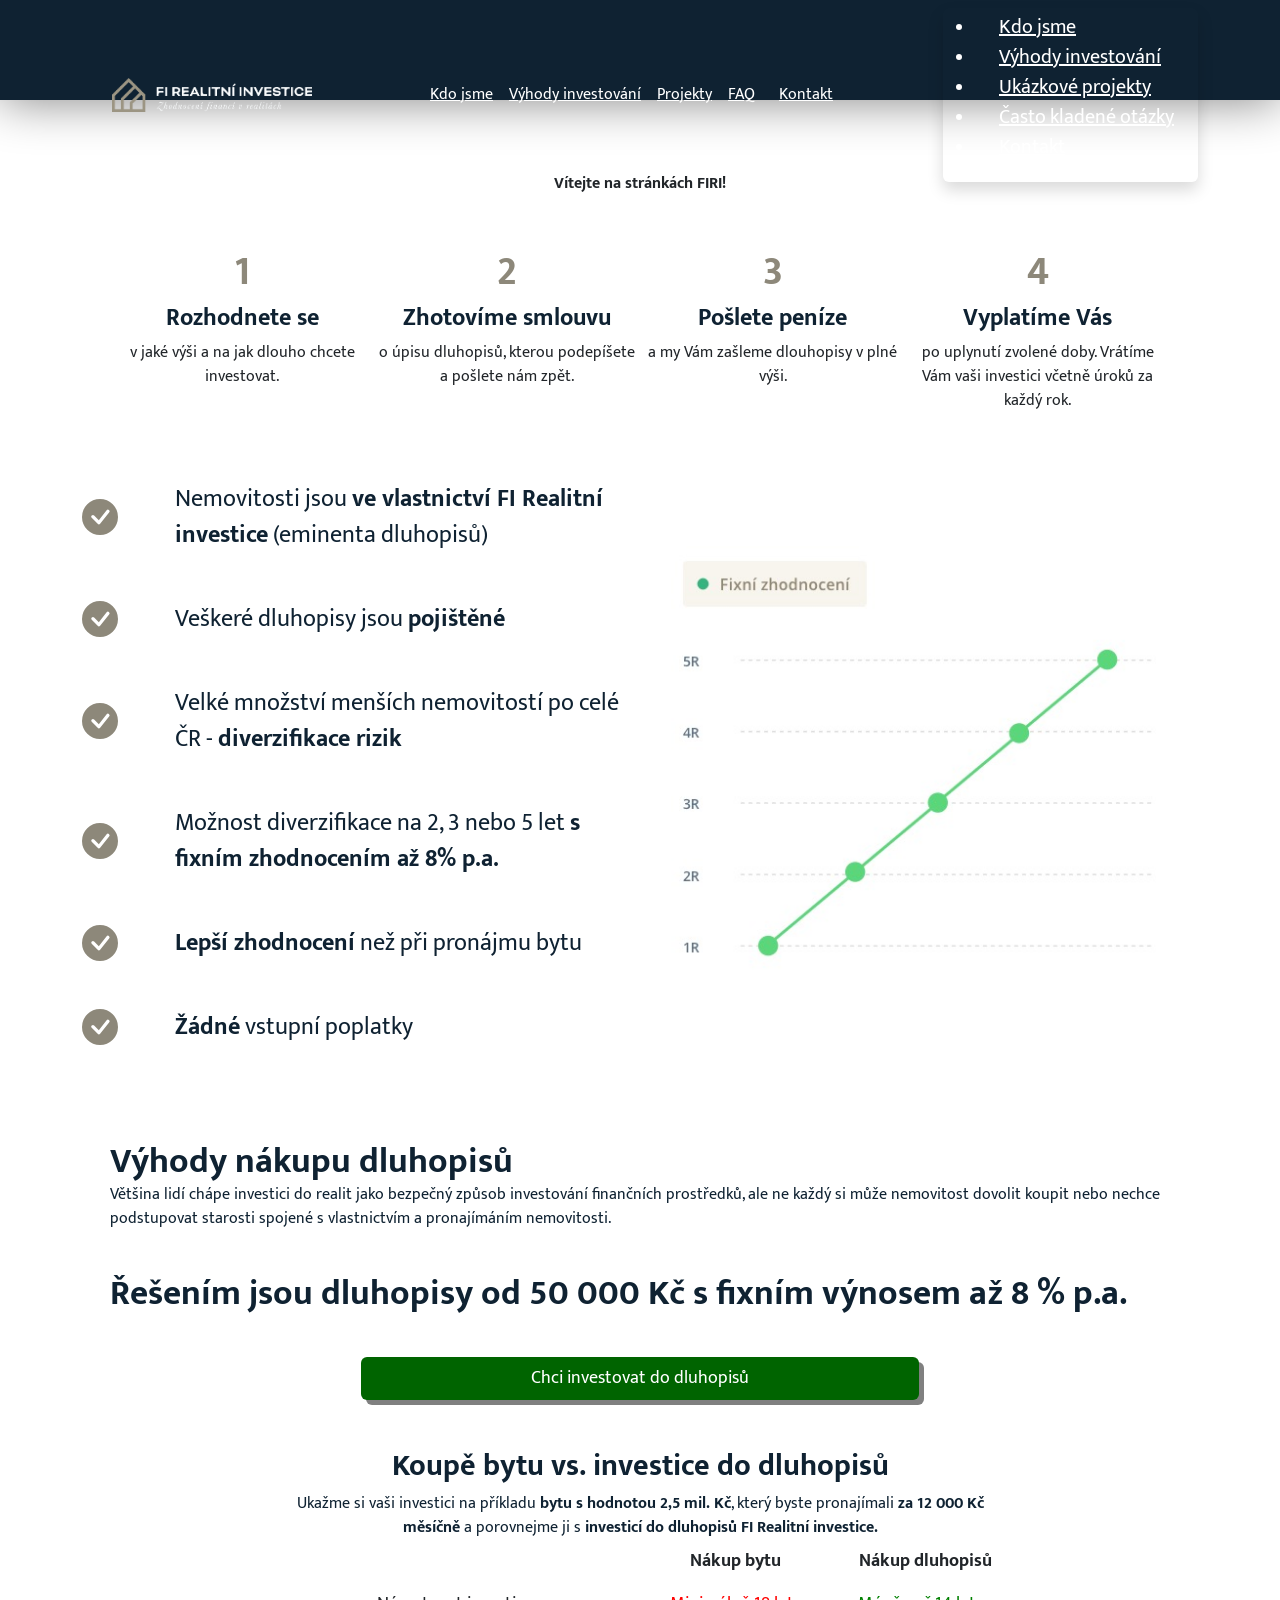
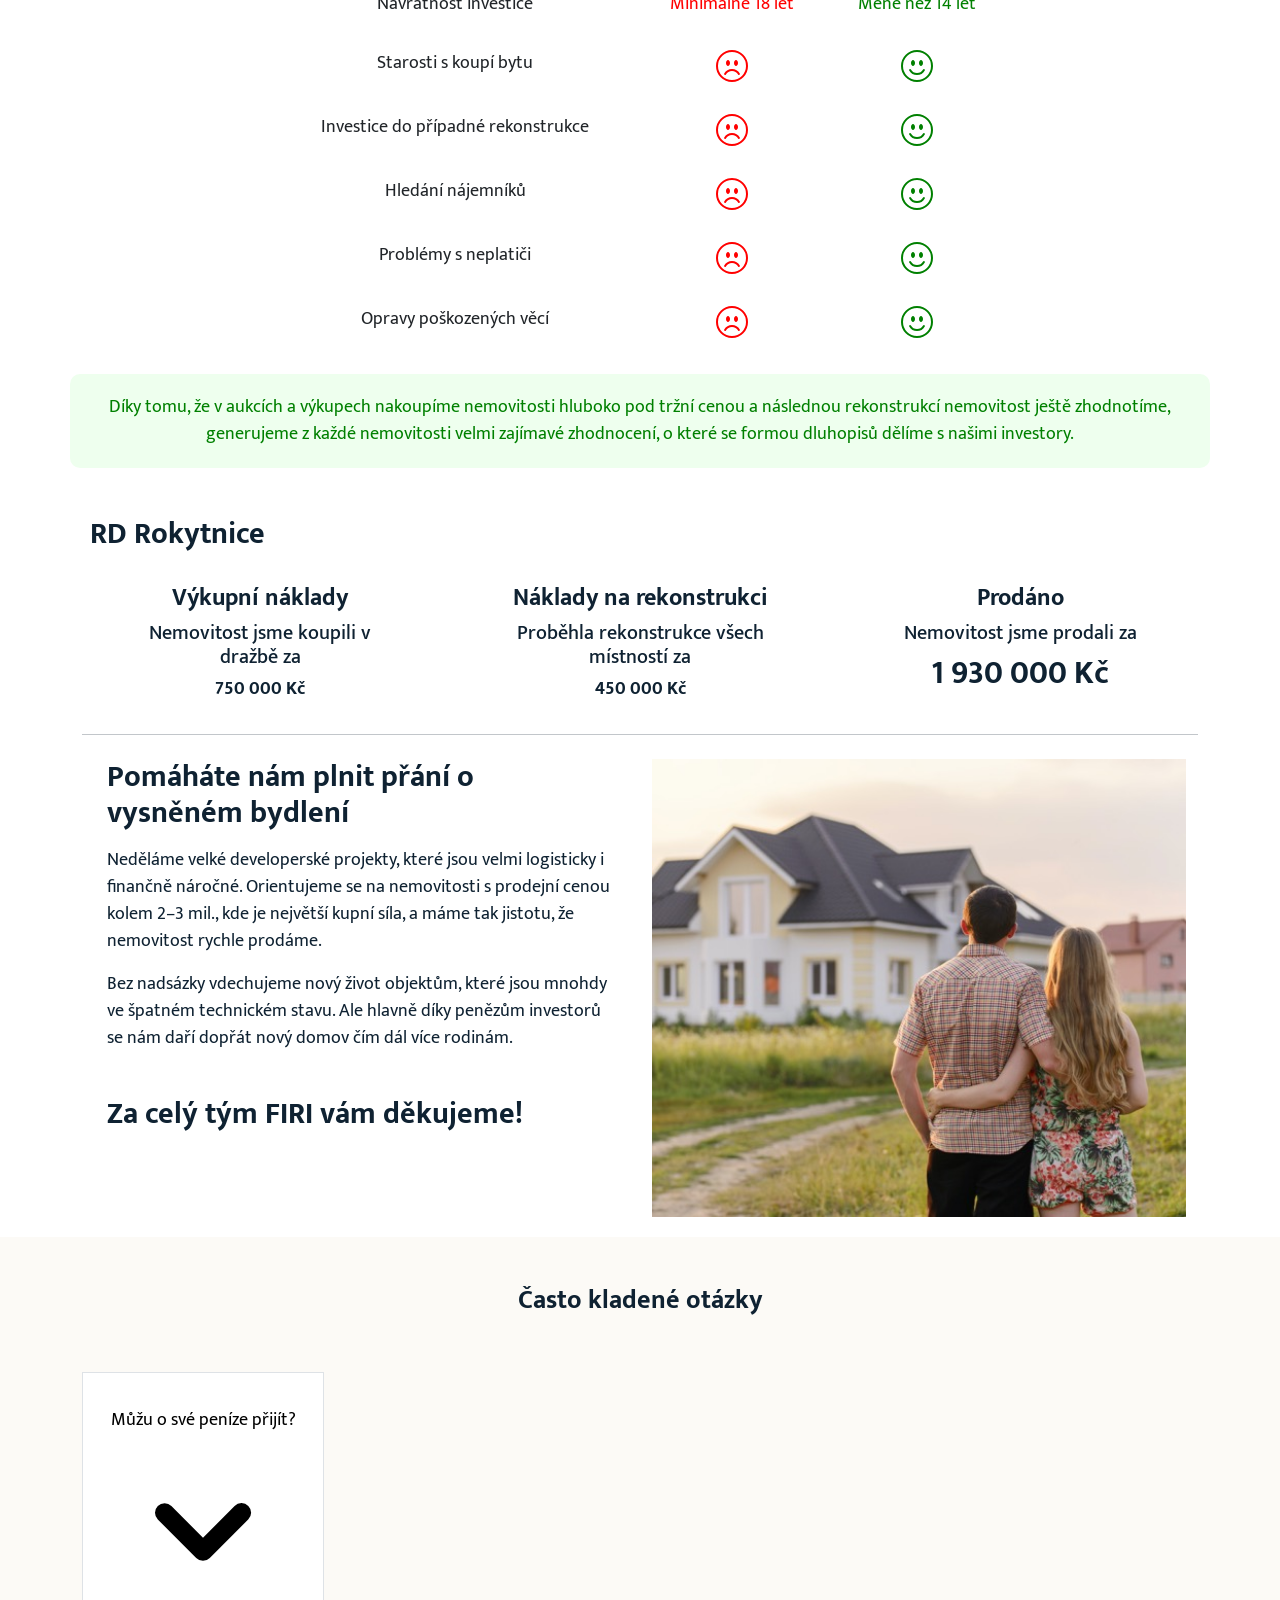
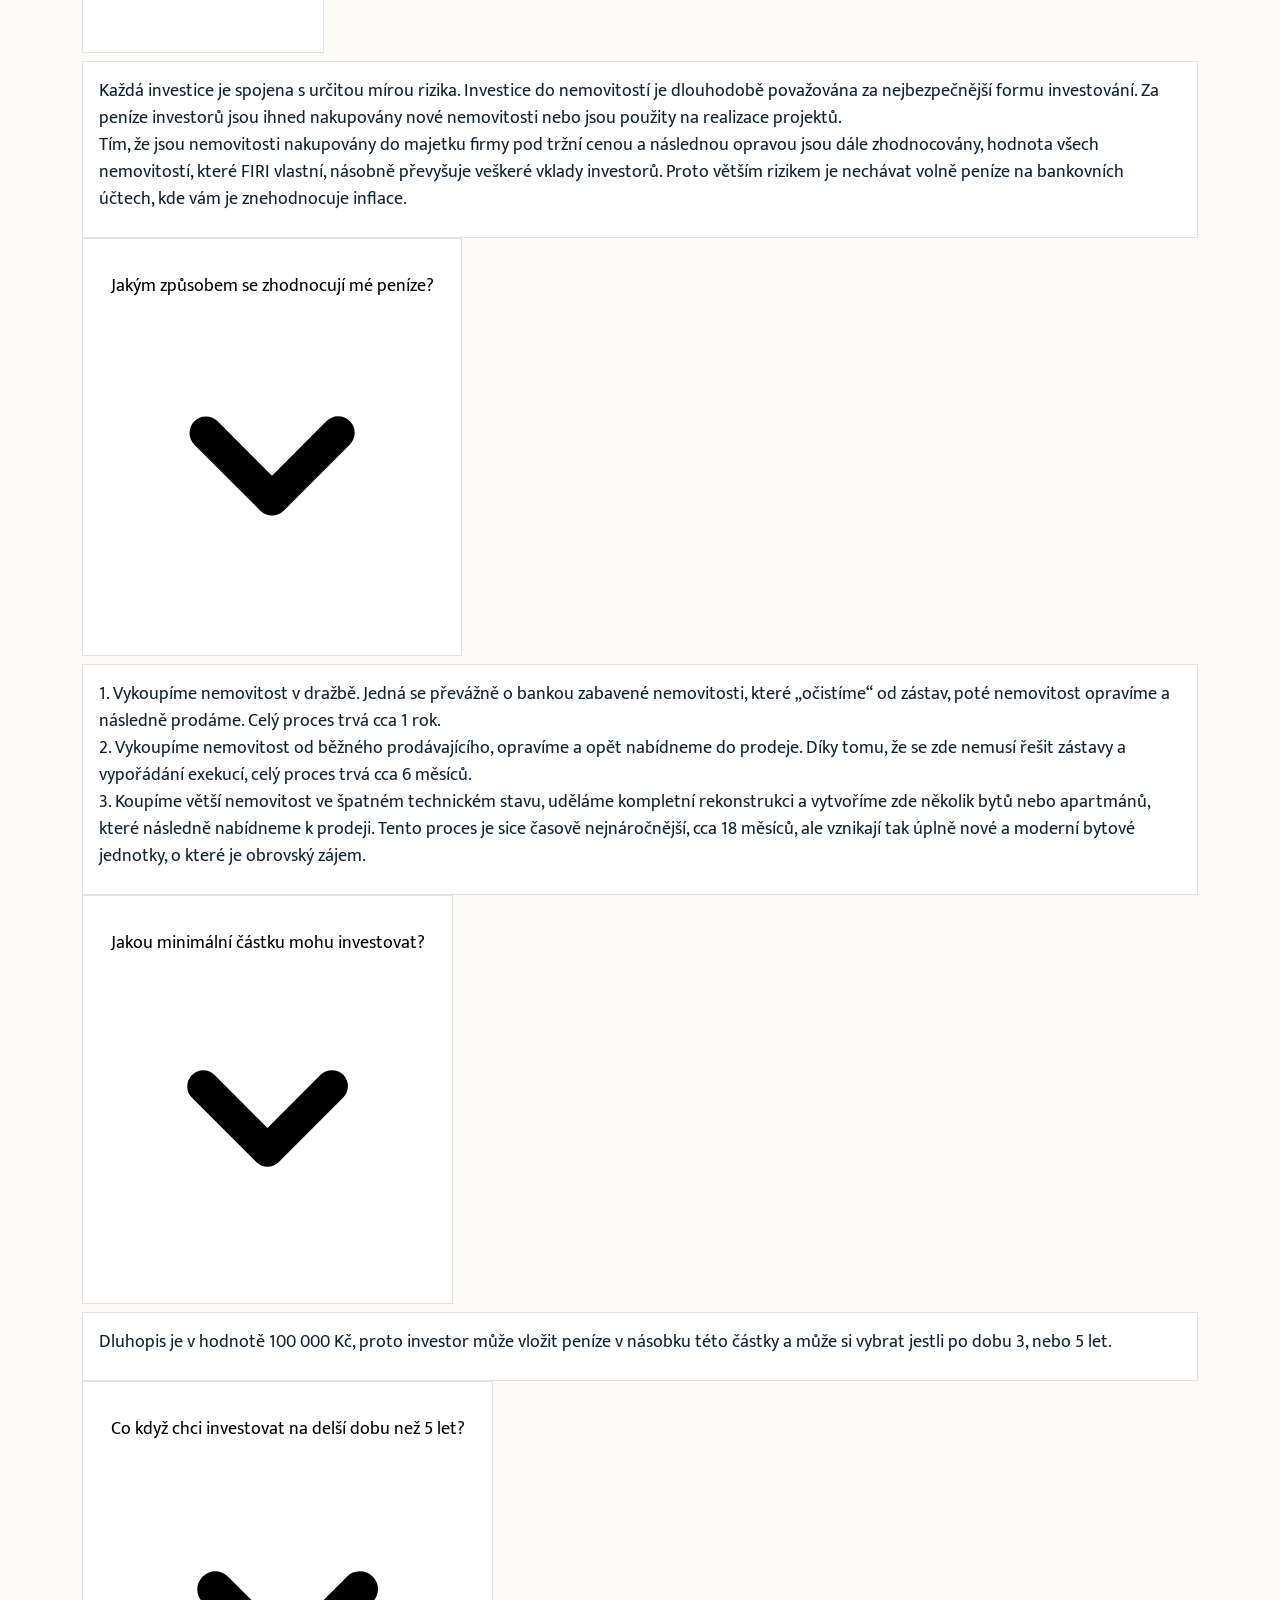
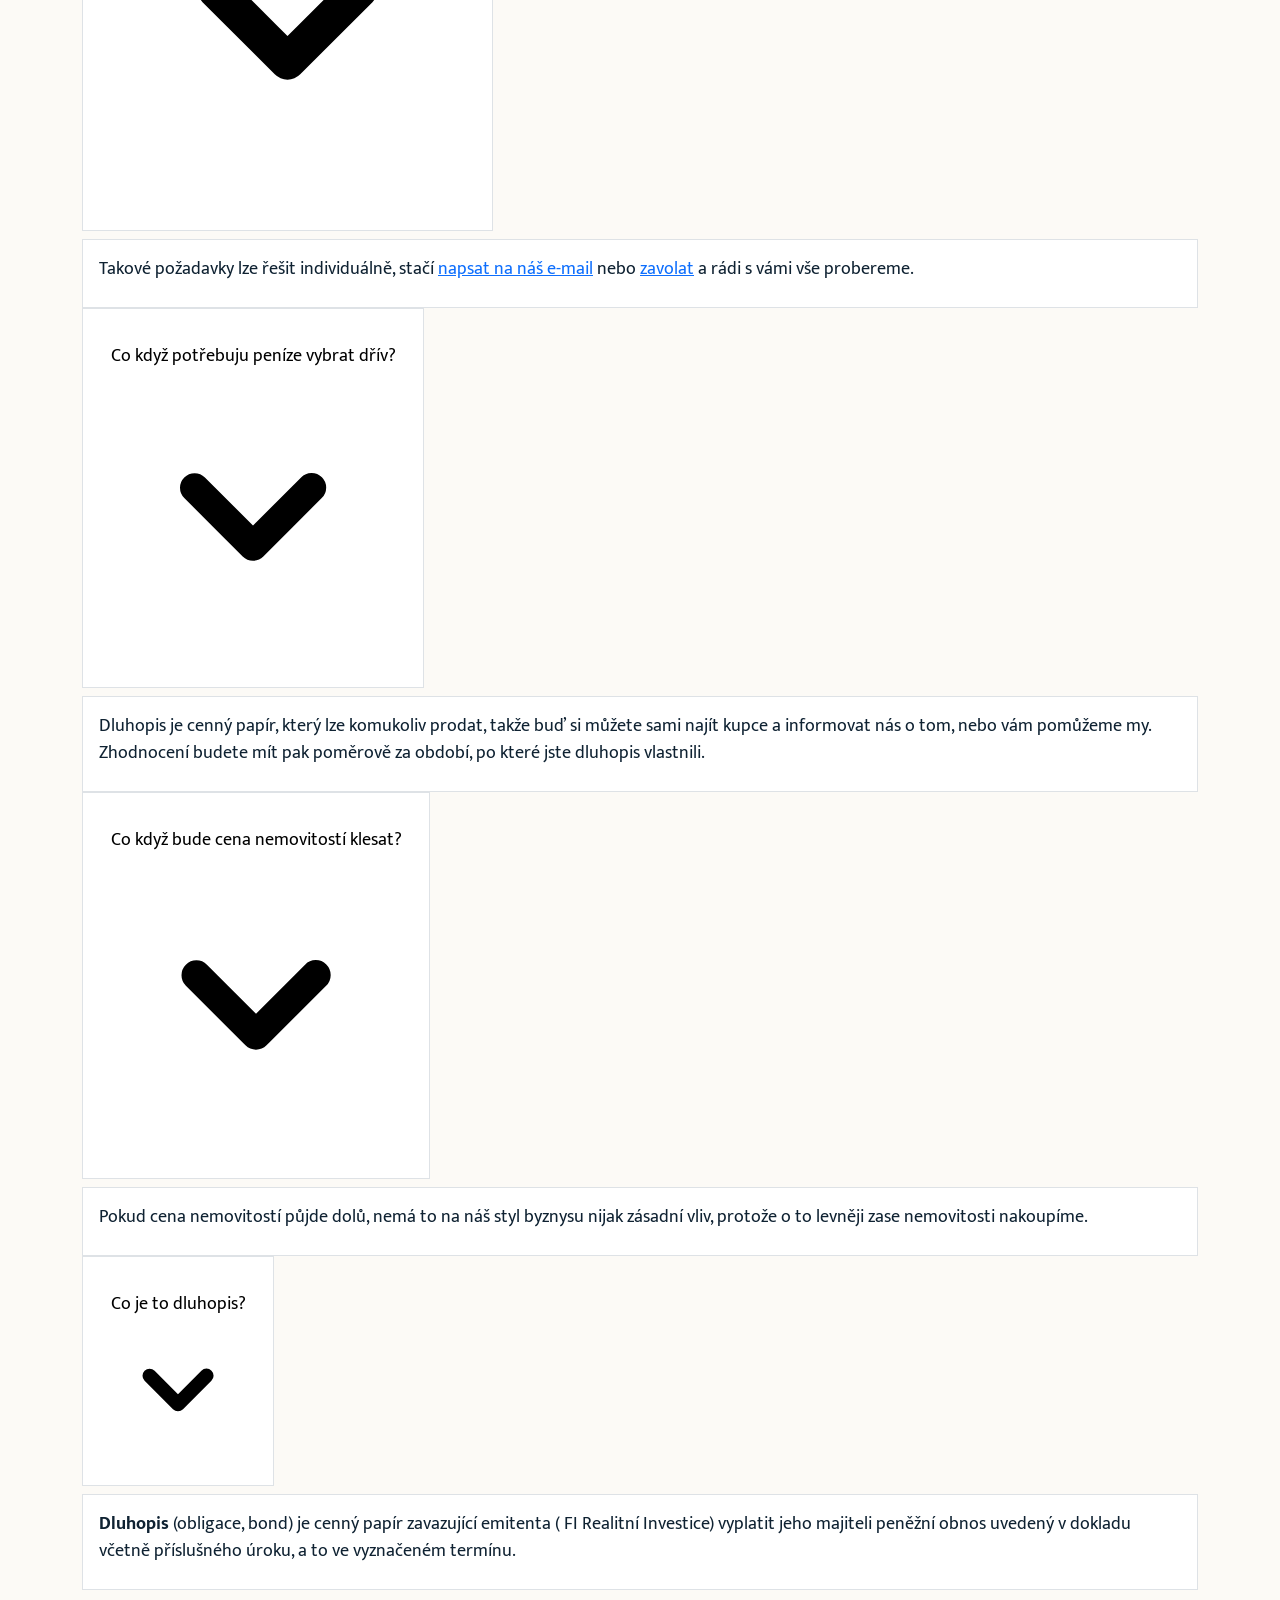
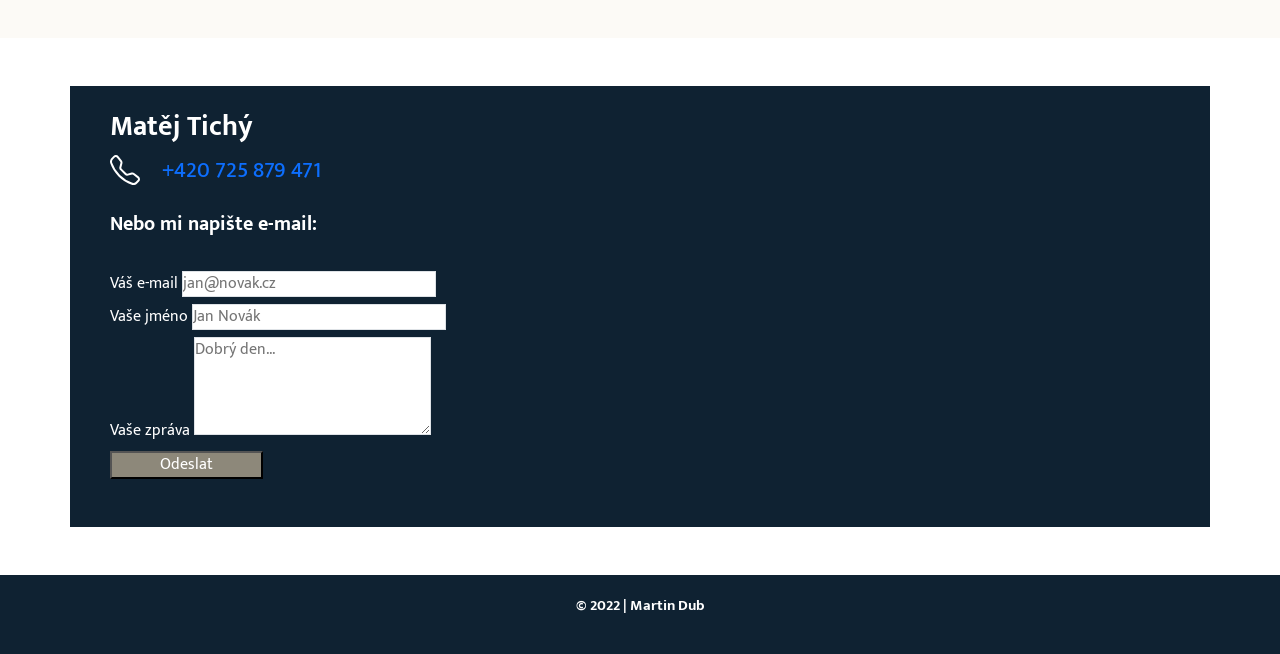
==== commit 7b0b3c82: "FAQ edit" ====
--- a/index.html
+++ b/index.html
@@ -25,10 +25,10 @@
 </head>
 <body>
 <header>
-    <nav class="navbar fixed-top">
+    <nav class="navbar">
         <div class="container-lg">
             <a class="navbar-brand" href="#">
-                <img id="logo" src="assets/images/fi-reality-1.png" alt="">
+                <img src="assets/images/fi-reality-1.png" width="200" height="auto" alt="">
             </a>
             <button id="dropdownButton" data-dropdown-toggle="dropdown" class="navbar-toggler" type="button" data-toggle="collapse" data-target="#navbarToggleExternalContent" aria-controls="navbarToggleExternalContent" aria-expanded="false" aria-label="Toggle navigation">
                 <svg xmlns="http://www.w3.org/2000/svg" width="30" height="30" fill="currentColor" class="bi bi-list" viewBox="0 0 16 16">
@@ -420,11 +420,11 @@
         </div>
     </div>
 </section>
-<section id="faq" class="primary pb-5 mb-0 text-gray-500">
-    <h2 class="fw-bold text-center py-5 text-black" style="font-size: 26px">Často kladené otázky</h2>
-    <div id="accordion-collapse" data-accordion="collapse" class="mw-95 mx-auto">
-        <h2 class="accordion-collapse-heading">
-            <button type="button" class="flex items-center justify-between w-full p-4 font-medium text-left border border-b-0 border-gray-200 rounded-t-xl" data-accordion-target="#accordion-collapse-body-1">
+<section id="faq" class="primary pb-5 mb-0">
+    <h2 class="fw-bold text-center py-5" style="font-size: 26px">Často kladené otázky</h2>
+    <div id="accordion-collapse" data-accordion="collapse" class="container-lg">
+        <h2 class="accordion-collapse-heading">
+            <button type="button" class="flex items-center justify-between w-full p-4 font-medium text-left text-gray-500 bg-white border border-b-0 border-gray-200 rounded-t-xl focus:text-black" data-accordion-target="#accordion-collapse-body-1">
                 <span>Můžu o své peníze přijít?</span>
                 <svg data-accordion-icon class="w-6 h-6 rotate-180 shrink-0" fill="currentColor" viewBox="0 0 20 20" xmlns="http://www.w3.org/2000/svg"><path fill-rule="evenodd" d="M5.293 7.293a1 1 0 011.414 0L10 10.586l3.293-3.293a1 1 0 111.414 1.414l-4 4a1 1 0 01-1.414 0l-4-4a1 1 0 010-1.414z" clip-rule="evenodd"></path></svg>
             </button>
@@ -442,7 +442,7 @@
             </div>
         </div>
         <h2 class="accordion-collapse-heading">
-            <button type="button" class="flex items-center justify-between w-full p-4 font-medium text-left border border-b-0 border-gray-200" data-accordion-target="#accordion-collapse-body-2">
+            <button type="button" class="flex items-center justify-between w-full p-4 font-medium text-left text-gray-500 bg-white border border-b-0 border-gray-200 focus:text-black" data-accordion-target="#accordion-collapse-body-2">
                 <span>Jakým způsobem se zhodnocují mé peníze?</span>
                 <svg data-accordion-icon class="w-6 h-6 shrink-0" fill="currentColor" viewBox="0 0 20 20" xmlns="http://www.w3.org/2000/svg"><path fill-rule="evenodd" d="M5.293 7.293a1 1 0 011.414 0L10 10.586l3.293-3.293a1 1 0 111.414 1.414l-4 4a1 1 0 01-1.414 0l-4-4a1 1 0 010-1.414z" clip-rule="evenodd"></path></svg>
             </button>
@@ -463,7 +463,7 @@
             </div>
         </div>
         <h2 class="accordion-collapse-heading">
-            <button type="button" class="flex items-center justify-between w-full p-4 font-medium text-left border border-b-0 border-gray-200" data-accordion-target="#accordion-collapse-body-3">
+            <button type="button" class="flex items-center justify-between w-full p-4 font-medium text-left text-gray-500 bg-white border border-b-0 border-gray-200 focus:text-black" data-accordion-target="#accordion-collapse-body-3">
                 <span>Jakou minimální částku mohu investovat?</span>
                 <svg data-accordion-icon class="w-6 h-6 shrink-0" fill="currentColor" viewBox="0 0 20 20" xmlns="http://www.w3.org/2000/svg"><path fill-rule="evenodd" d="M5.293 7.293a1 1 0 011.414 0L10 10.586l3.293-3.293a1 1 0 111.414 1.414l-4 4a1 1 0 01-1.414 0l-4-4a1 1 0 010-1.414z" clip-rule="evenodd"></path></svg>
             </button>
@@ -475,7 +475,7 @@
             </div>
         </div>
         <h2 class="accordion-collapse-heading">
-            <button type="button" class="flex items-center justify-between w-full p-4 font-medium text-left border border-b-0 border-gray-200" data-accordion-target="#accordion-collapse-body-4">
+            <button type="button" class="flex items-center justify-between w-full p-4 font-medium text-left text-gray-500 bg-white border border-b-0 border-gray-200 focus:text-black" data-accordion-target="#accordion-collapse-body-4">
                 <span>Co když chci investovat na delší dobu než 5 let?</span>
                 <svg data-accordion-icon class="w-6 h-6 shrink-0" fill="currentColor" viewBox="0 0 20 20" xmlns="http://www.w3.org/2000/svg"><path fill-rule="evenodd" d="M5.293 7.293a1 1 0 011.414 0L10 10.586l3.293-3.293a1 1 0 111.414 1.414l-4 4a1 1 0 01-1.414 0l-4-4a1 1 0 010-1.414z" clip-rule="evenodd"></path></svg>
             </button>
@@ -486,7 +486,7 @@
             </div>
         </div>
         <h2 class="accordion-collapse-heading">
-            <button type="button" class="flex items-center justify-between w-full p-4 font-medium text-left border border-b-0 border-gray-200" data-accordion-target="#accordion-collapse-body-5">
+            <button type="button" class="flex items-center justify-between w-full p-4 font-medium text-left text-gray-500 bg-white border border-b-0 border-gray-200 focus:text-black" data-accordion-target="#accordion-collapse-body-5">
                 <span>Co když potřebuju peníze vybrat dřív?</span>
                 <svg data-accordion-icon class="w-6 h-6 shrink-0" fill="currentColor" viewBox="0 0 20 20" xmlns="http://www.w3.org/2000/svg"><path fill-rule="evenodd" d="M5.293 7.293a1 1 0 011.414 0L10 10.586l3.293-3.293a1 1 0 111.414 1.414l-4 4a1 1 0 01-1.414 0l-4-4a1 1 0 010-1.414z" clip-rule="evenodd"></path></svg>
             </button>
@@ -499,7 +499,7 @@
             </div>
         </div>
         <h2 class="accordion-collapse-heading">
-            <button type="button" class="flex items-center justify-between w-full p-4 font-medium text-left border border-b-0 border-gray-200" data-accordion-target="#accordion-collapse-body-6">
+            <button type="button" class="flex items-center justify-between w-full p-4 font-medium text-left text-gray-500 bg-white border border-b-0 border-gray-200 focus:text-black" data-accordion-target="#accordion-collapse-body-6">
                 <span>Co když bude cena nemovitostí klesat?</span>
                 <svg data-accordion-icon class="w-6 h-6 shrink-0" fill="currentColor" viewBox="0 0 20 20" xmlns="http://www.w3.org/2000/svg"><path fill-rule="evenodd" d="M5.293 7.293a1 1 0 011.414 0L10 10.586l3.293-3.293a1 1 0 111.414 1.414l-4 4a1 1 0 01-1.414 0l-4-4a1 1 0 010-1.414z" clip-rule="evenodd"></path></svg>
             </button>
@@ -511,7 +511,7 @@
             </div>
         </div>
         <h2 class="accordion-collapse-heading">
-            <button type="button" class="flex items-center justify-between w-full p-4 font-medium text-left border border-b-0 border-gray-200" data-accordion-target="#accordion-collapse-body-7">
+            <button type="button" class="flex items-center justify-between w-full p-4 font-medium text-left text-gray-500 rounded-b-xl bg-white border border-b-0 border-gray-200 focus:text-black" data-accordion-target="#accordion-collapse-body-7">
                 <span>Co je to dluhopis?</span>
                 <svg data-accordion-icon class="w-6 h-6 shrink-0" fill="currentColor" viewBox="0 0 20 20" xmlns="http://www.w3.org/2000/svg"><path fill-rule="evenodd" d="M5.293 7.293a1 1 0 011.414 0L10 10.586l3.293-3.293a1 1 0 111.414 1.414l-4 4a1 1 0 01-1.414 0l-4-4a1 1 0 010-1.414z" clip-rule="evenodd"></path></svg>
             </button>
--- a/assets/style.css
+++ b/assets/style.css
@@ -16,11 +16,6 @@
 
 h2 {
     font-size: 3.5rem;
-}
-
-#logo {
-    width: 200px;
-    height: auto;
 }
 
 .primary {
@@ -302,7 +297,6 @@
     }
 
     #accordion-collapse {
-        max-width: 75% !important;
         margin: auto;
     }
 
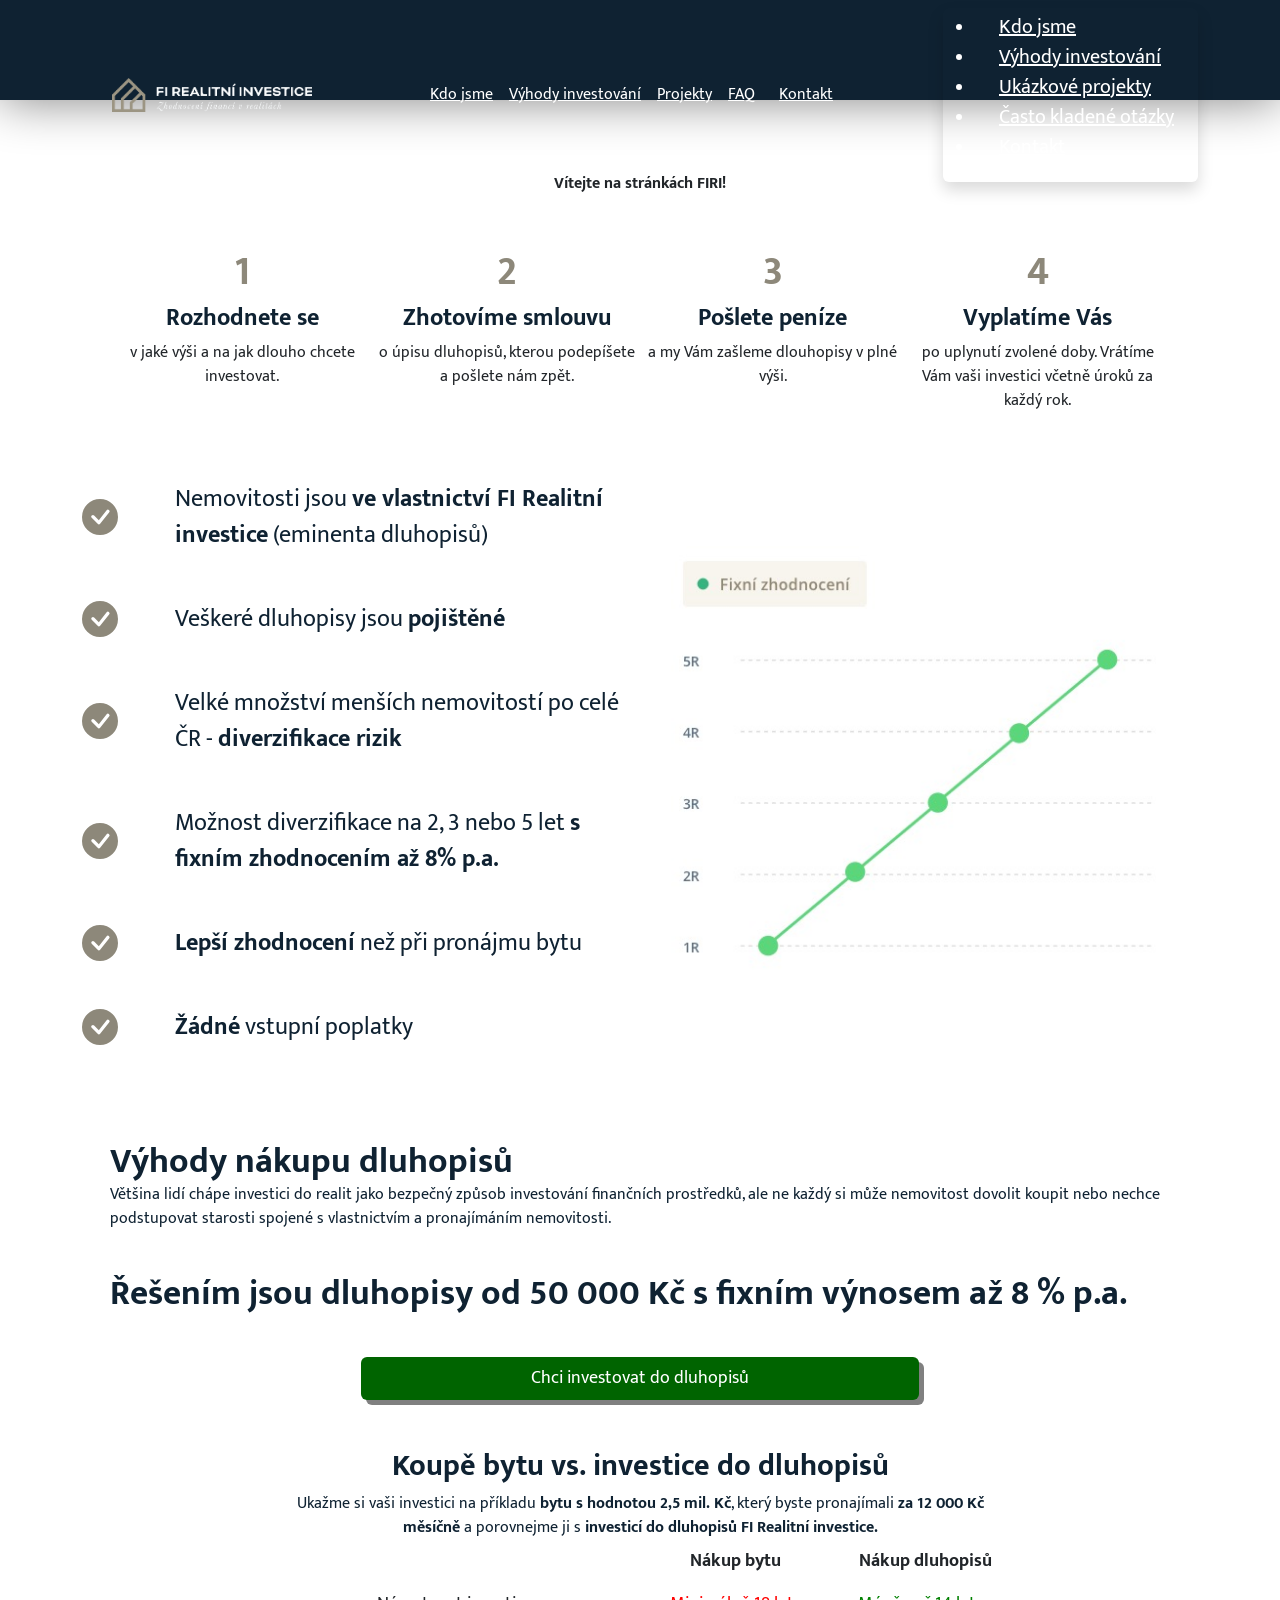
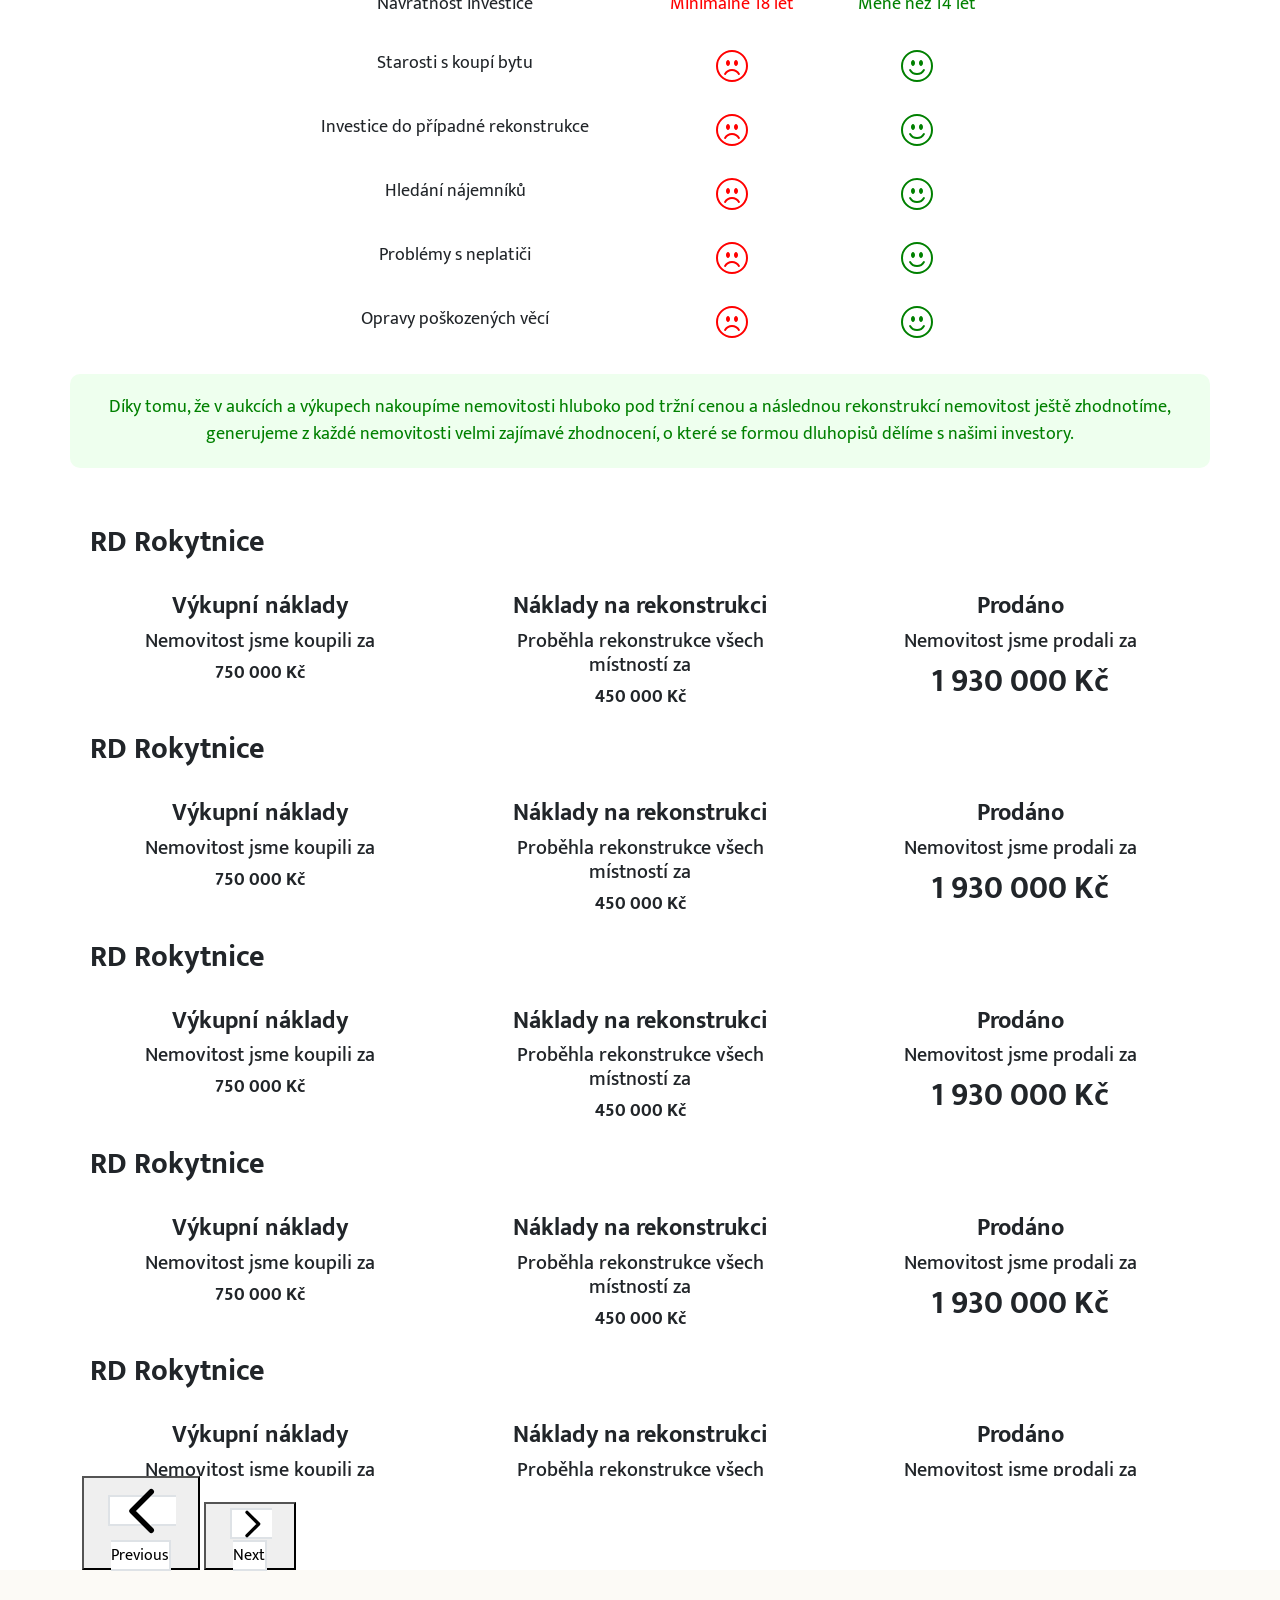
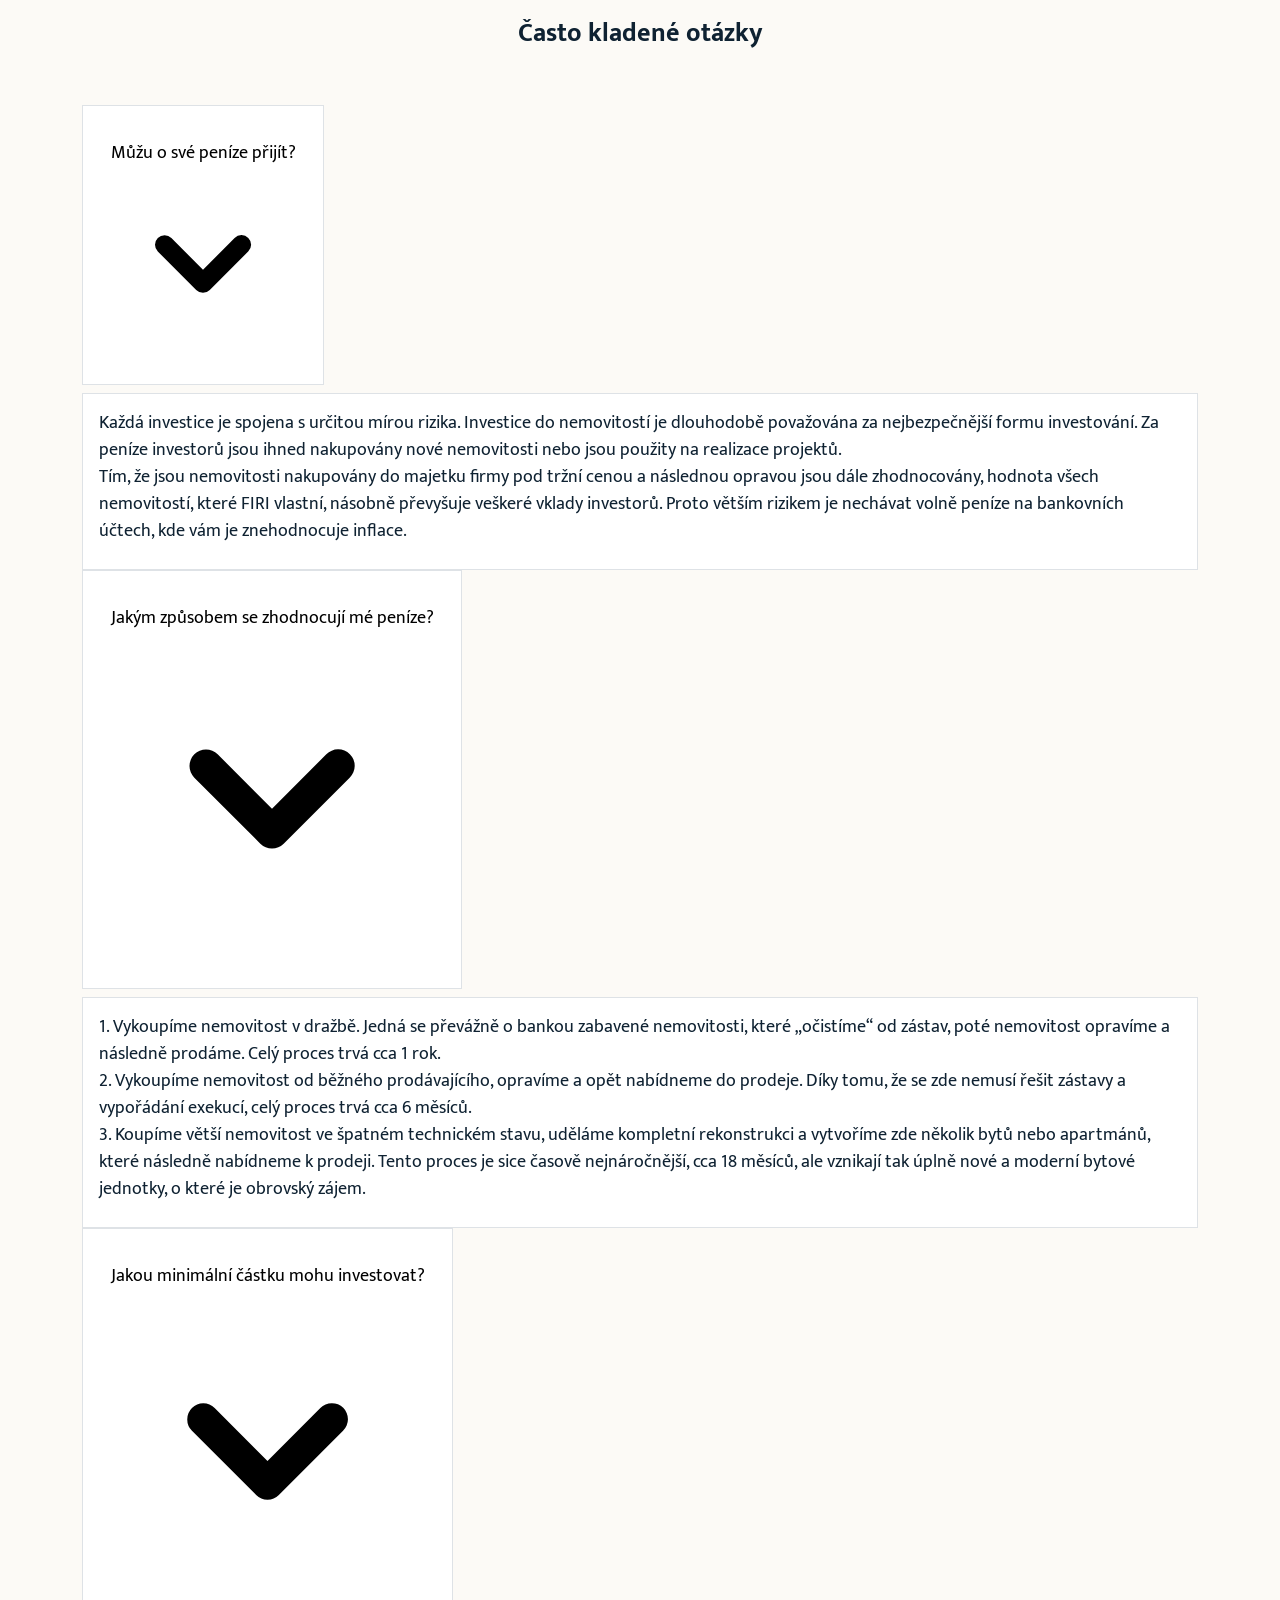
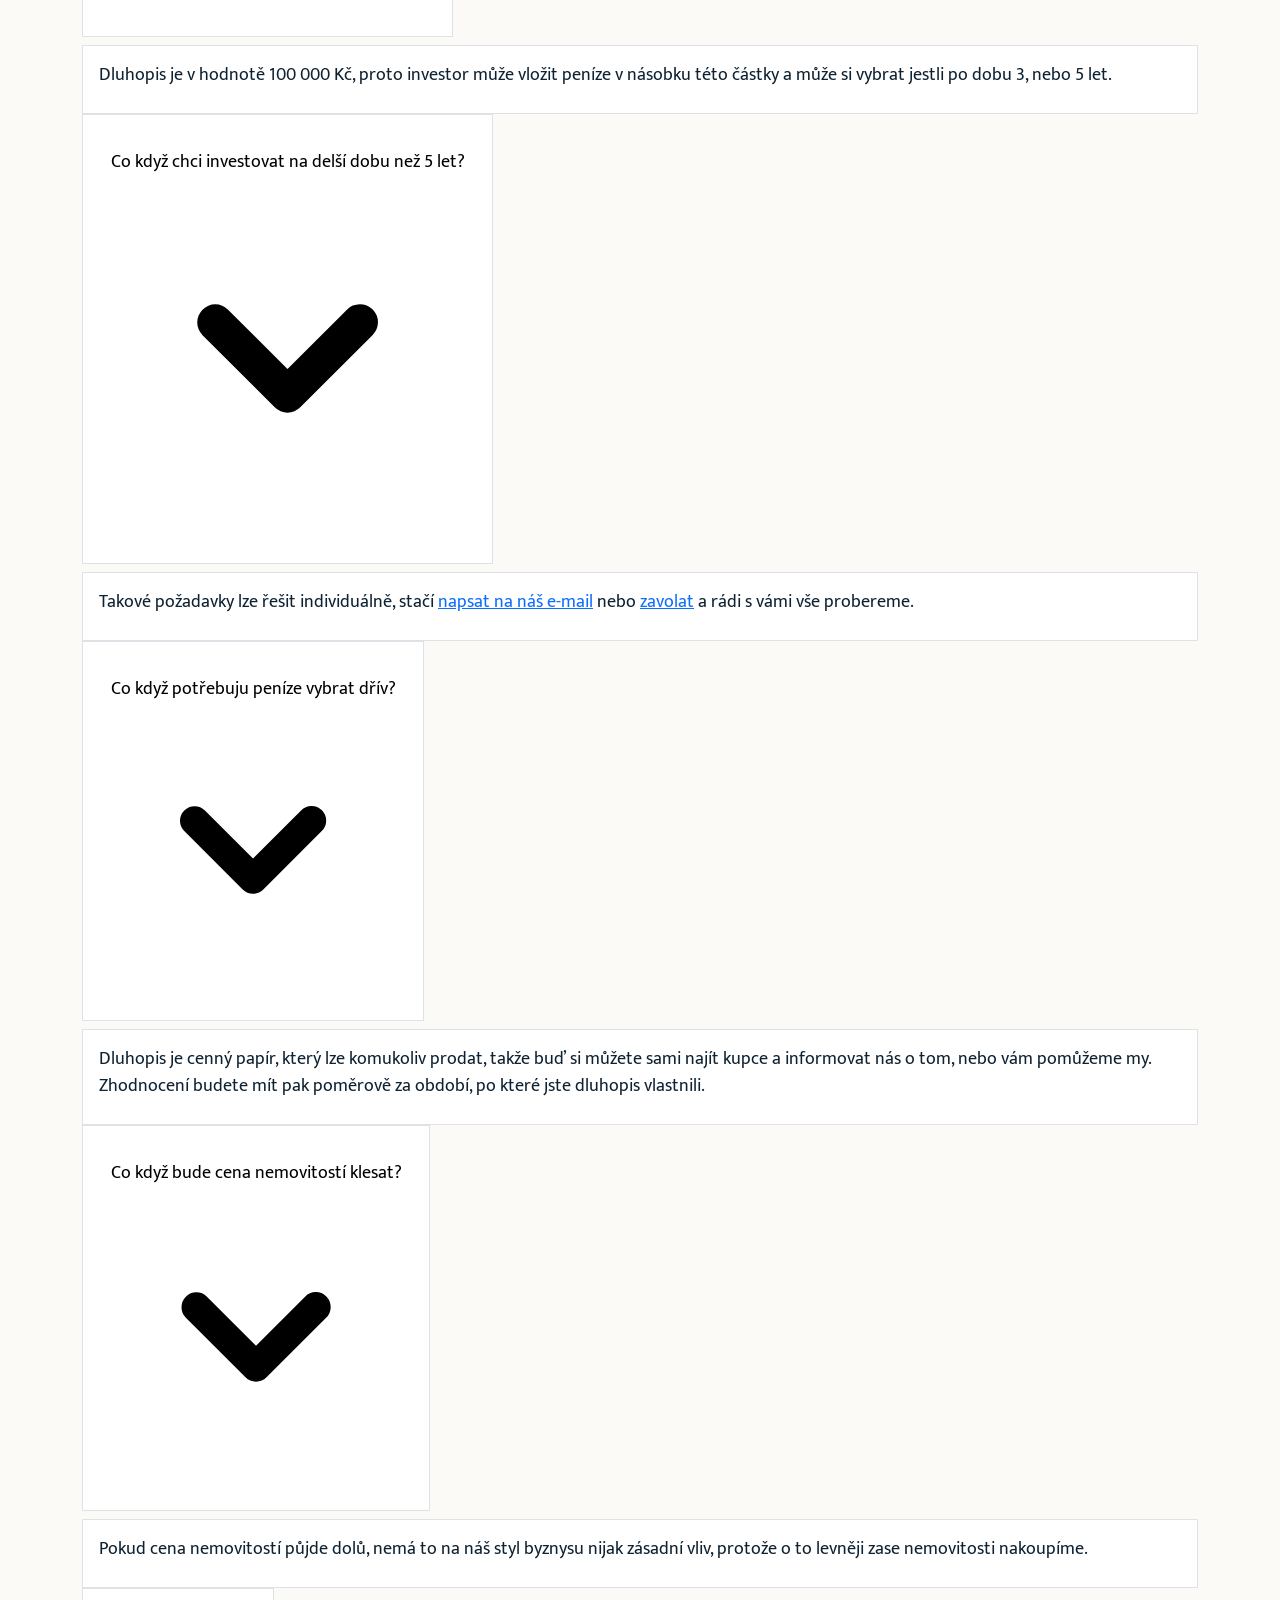
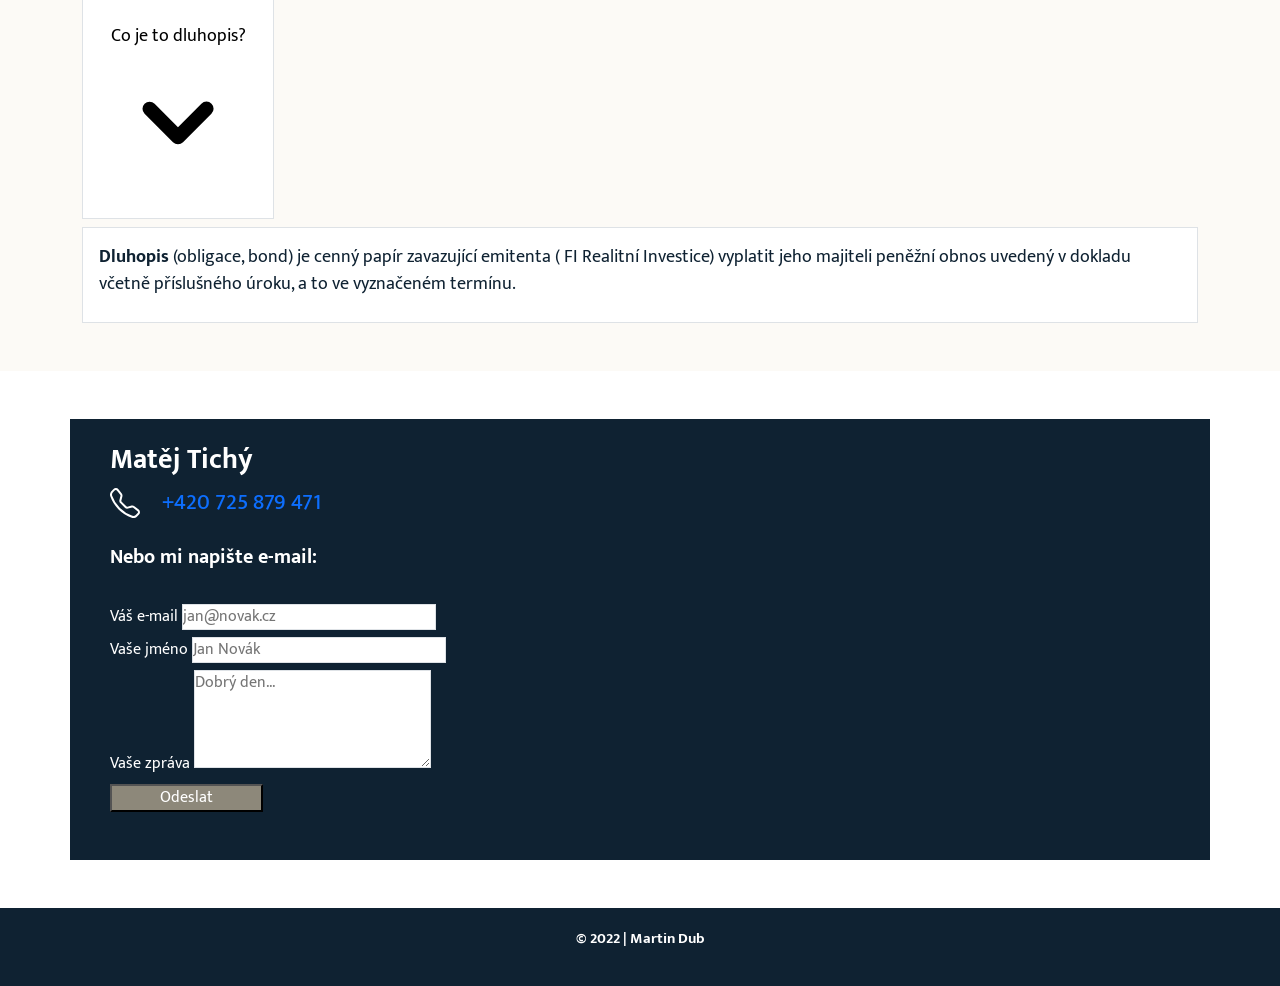
==== commit 1416a2f4: "Jsem totální prase a stydím se za sebe" ====
--- a/index.html
+++ b/index.html
@@ -17,6 +17,8 @@
     <title>Reality Finanční institut</title>
 
     <script src="assets/js/bootstrap.bundle.js" defer></script>
+    <script src="assets/js/main.js" defer></script>
+
     <script src="https://cdnjs.cloudflare.com/ajax/libs/jquery/2.1.3/jquery.min.js"></script>
     <script src="https://cdn.jsdelivr.net/npm/bootstrap@5.2.0/dist/js/bootstrap.bundle.min.js" integrity="sha384-A3rJD856KowSb7dwlZdYEkO39Gagi7vIsF0jrRAoQmDKKtQBHUuLZ9AsSv4jD4Xa" crossorigin="anonymous"></script>
     <script src="https://unpkg.com/flowbite@1.5.1/dist/flowbite.js"></script>
@@ -375,49 +377,154 @@
         </div>
     </div>
 </section>
-<section id="green-bubble" class="container-lg col-lg-8">
+<section id="green-bubble" class="container-lg col-lg-8 mb-5">
     <p class="text-center primary">Díky tomu, že v aukcích a výkupech nakoupíme nemovitosti hluboko pod tržní cenou a
         následnou rekonstrukcí nemovitost ještě zhodnotíme, generujeme z každé nemovitosti
         velmi zajímavé zhodnocení, o které se formou dluhopisů dělíme s našimi investory.</p>
 </section>
-<section id="RD" class="primary mt-5 container-lg">
-    <h1 class="ps-2">RD Rokytnice</h1>
-    <img src="https://thermo-plus.cz/img/projekty/filip/vizualizace/1.jpg" class="w-100 h-auto" alt="">
-    <br />
-    <div class="row">
-        <div class="mx-auto col-lg-3 text-center">
-            <h2>Výkupní náklady</h2>
-            <h3>Nemovitost jsme koupili v dražbě za</h3>
-            <h4>750 000 Kč</h4>
-        </div>
-        <br />
-        <div class="mx-auto col-lg-3 text-center">
-            <h2>Náklady na rekonstrukci</h2>
-            <h3>Proběhla rekonstrukce všech místností za</h3>
-            <h4>450 000 Kč</h4>
-        </div>
-        <br />
-        <div class="mx-auto col-lg-3 text-center">
-            <h2>Prodáno</h2>
-            <h3>Nemovitost jsme prodali za</h3>
-            <h4 class="text-green-600 fw-bold" style="font-size: 32px">1 930 000 Kč</h4>
-        </div>
-    </div>
-    <hr class="my-4">
-    <div class="container-lg">
-        <div class="row d-lg-flex">
-            <div class="col-lg-6">
-                <h1 class="mw-95 mx-auto fw-bold">Pomáháte nám plnit přání o vysněném bydlení</h1>
-                <p class="mw-95 mx-auto mt-3">Neděláme velké developerské projekty, které jsou velmi logisticky i finančně náročné.
-                    Orientujeme se na nemovitosti s prodejní cenou kolem 2–3 mil.,
-                    kde je největší kupní síla, a máme tak jistotu, že nemovitost rychle prodáme.</p>
-                <p class="mw-95 mx-auto">Bez nadsázky vdechujeme nový život objektům, které jsou mnohdy ve špatném technickém stavu.
-                    Ale hlavně díky penězům investorů se nám daří dopřát nový domov čím dál více rodinám.</p>
-                <br class="d-none d-lg-block" />
-                <p id="thankyouTitle" class="mw-95 mx-auto fw-bold">Za celý tým FIRI vám děkujeme!</p>
-            </div>
-            <img id="thankyouImg" src="assets/images/thankyou.jpg" alt="" class="col-lg-6">
-        </div>
+<section id="RD" class="container-lg">
+    <div id="animation-carousel" class="relative" data-carousel="static">
+        <!-- Carousel wrapper -->
+        <div id="RD-height" class="relative overflow-hidden rounded-lg">
+            <!-- Item 1 -->
+            <div class="hidden duration-200 ease-linear" data-carousel-item>
+                <h1 class="ps-2 my-2">RD Rokytnice</h1>
+                <img src="https://thermo-plus.cz/img/projekty/filip/vizualizace/1.jpg" class="w-100 h-auto" alt="">
+                <br />
+                <div class="row">
+                    <div class="mx-auto col-lg-3 text-center">
+                        <h2>Výkupní náklady</h2>
+                        <h3>Nemovitost jsme koupili za</h3>
+                        <h4>750 000 Kč</h4>
+                    </div>
+                    <br />
+                    <div class="mx-auto col-lg-3 text-center">
+                        <h2>Náklady na rekonstrukci</h2>
+                        <h3>Proběhla rekonstrukce všech místností za</h3>
+                        <h4>450 000 Kč</h4>
+                    </div>
+                    <br />
+                    <div class="mx-auto col-lg-3 text-center">
+                        <h2>Prodáno</h2>
+                        <h3>Nemovitost jsme prodali za</h3>
+                        <h4 class="text-green-600 fw-bold" style="font-size: 32px">1 930 000 Kč</h4>
+                    </div>
+                </div>
+            </div>
+            <!-- Item 2 -->
+            <div class="hidden duration-200 ease-linear" data-carousel-item>
+                <h1 class="ps-2 my-2">RD Rokytnice</h1>
+                <img src="https://thermo-plus.cz/img/projekty/filip/vizualizace/1.jpg" class="w-100 h-auto" alt="">
+                <br />
+                <div class="row">
+                    <div class="mx-auto col-lg-3 text-center">
+                        <h2>Výkupní náklady</h2>
+                        <h3>Nemovitost jsme koupili za</h3>
+                        <h4>750 000 Kč</h4>
+                    </div>
+                    <br />
+                    <div class="mx-auto col-lg-3 text-center">
+                        <h2>Náklady na rekonstrukci</h2>
+                        <h3>Proběhla rekonstrukce všech místností za</h3>
+                        <h4>450 000 Kč</h4>
+                    </div>
+                    <br />
+                    <div class="mx-auto col-lg-3 text-center">
+                        <h2>Prodáno</h2>
+                        <h3>Nemovitost jsme prodali za</h3>
+                        <h4 class="text-green-600 fw-bold" style="font-size: 32px">1 930 000 Kč</h4>
+                    </div>
+                </div>
+            </div>
+            <!-- Item 3 -->
+            <div class="hidden duration-200 ease-linear" data-carousel-item="active">
+                <h1 class="ps-2 my-2">RD Rokytnice</h1>
+                <img src="https://thermo-plus.cz/img/projekty/filip/vizualizace/1.jpg" class="w-100 h-auto" alt="">
+                <br />
+                <div class="row">
+                    <div class="mx-auto col-lg-3 text-center">
+                        <h2>Výkupní náklady</h2>
+                        <h3>Nemovitost jsme koupili za</h3>
+                        <h4>750 000 Kč</h4>
+                    </div>
+                    <br />
+                    <div class="mx-auto col-lg-3 text-center">
+                        <h2>Náklady na rekonstrukci</h2>
+                        <h3>Proběhla rekonstrukce všech místností za</h3>
+                        <h4>450 000 Kč</h4>
+                    </div>
+                    <br />
+                    <div class="mx-auto col-lg-3 text-center">
+                        <h2>Prodáno</h2>
+                        <h3>Nemovitost jsme prodali za</h3>
+                        <h4 class="text-green-600 fw-bold" style="font-size: 32px">1 930 000 Kč</h4>
+                    </div>
+                </div>
+            </div>
+            <!-- Item 4 -->
+            <div class="hidden duration-200 ease-linear" data-carousel-item>
+                <h1 class="ps-2 my-2">RD Rokytnice</h1>
+                <img src="https://thermo-plus.cz/img/projekty/filip/vizualizace/1.jpg" class="w-100 h-auto" alt="">
+                <br />
+                <div class="row">
+                    <div class="mx-auto col-lg-3 text-center">
+                        <h2>Výkupní náklady</h2>
+                        <h3>Nemovitost jsme koupili za</h3>
+                        <h4>750 000 Kč</h4>
+                    </div>
+                    <br />
+                    <div class="mx-auto col-lg-3 text-center">
+                        <h2>Náklady na rekonstrukci</h2>
+                        <h3>Proběhla rekonstrukce všech místností za</h3>
+                        <h4>450 000 Kč</h4>
+                    </div>
+                    <br />
+                    <div class="mx-auto col-lg-3 text-center">
+                        <h2>Prodáno</h2>
+                        <h3>Nemovitost jsme prodali za</h3>
+                        <h4 class="text-green-600 fw-bold" style="font-size: 32px">1 930 000 Kč</h4>
+                    </div>
+                </div>
+            </div>
+            <!-- Item 5 -->
+            <div class="hidden duration-200 ease-linear" data-carousel-item>
+                <h1 class="ps-2 my-2">RD Rokytnice</h1>
+                <img src="https://thermo-plus.cz/img/projekty/filip/vizualizace/1.jpg" class="w-100 h-auto" alt="">
+                <br />
+                <div class="row">
+                    <div class="mx-auto col-lg-3 text-center">
+                        <h2>Výkupní náklady</h2>
+                        <h3>Nemovitost jsme koupili za</h3>
+                        <h4>750 000 Kč</h4>
+                    </div>
+                    <br />
+                    <div class="mx-auto col-lg-3 text-center">
+                        <h2>Náklady na rekonstrukci</h2>
+                        <h3>Proběhla rekonstrukce všech místností za</h3>
+                        <h4>450 000 Kč</h4>
+                    </div>
+                    <br />
+                    <div class="mx-auto col-lg-3 text-center">
+                        <h2>Prodáno</h2>
+                        <h3>Nemovitost jsme prodali za</h3>
+                        <h4 class="text-green-600 fw-bold" style="font-size: 32px">1 930 000 Kč</h4>
+                    </div>
+                </div>
+            </div>
+        </div>
+        <!-- Slider controls -->
+        <button type="button" class="absolute top-0 left-0 z-30 flex items-center justify-center h-full px-4 cursor-pointer group focus:outline-none" data-carousel-prev>
+        <span class="inline-flex items-center justify-center w-8 h-8 rounded-full sm:w-10 sm:h-10 bg-white border border-2 border-gray-500">
+            <svg aria-hidden="true" class="w-5 h-5 text-black sm:w-6 sm:h-6 dark:text-gray-800" fill="white" stroke="currentColor" viewBox="0 0 24 24" xmlns="http://www.w3.org/2000/svg"><path stroke-linecap="round" stroke-linejoin="round" stroke-width="2" d="M15 19l-7-7 7-7"></path></svg>
+            <span class="sr-only">Previous</span>
+        </span>
+        </button>
+        <button type="button" class="absolute top-0 right-0 z-30 flex items-center justify-center h-full px-4 cursor-pointer group focus:outline-none" data-carousel-next>
+        <span class="inline-flex items-center justify-center w-8 h-8 rounded-full sm:w-10 sm:h-10 bg-white border border-2 border-gray-500">
+            <svg aria-hidden="true" class="w-5 h-5 text-black sm:w-6 sm:h-6 dark:text-gray-800" fill="white" stroke="currentColor" viewBox="0 0 24 24" xmlns="http://www.w3.org/2000/svg"><path stroke-linecap="round" stroke-linejoin="round" stroke-width="2" d="M9 5l7 7-7 7"></path></svg>
+            <span class="sr-only">Next</span>
+        </span>
+        </button>
     </div>
 </section>
 <section id="faq" class="primary pb-5 mb-0">
@@ -534,20 +641,23 @@
             </svg>
             <a href="tel:+420725879471" class="ps-3">+420 725 879 471</a></h3>
         <p class="fw-bold py-3 rounded">Nebo mi napište e-mail:</p>
-        <form class="mb-5 text-xl" id="form">
+        <form class="mb-5 text-xl" id="form" method="post">
             <div class="mb-6">
                 <label for="email" class="block mb-2 font-medium">Váš e-mail</label>
-                <input type="email" id="email" class="bg-gray-50 border border-gray-300 text-xl text-black rounded-lg block w-full p-2.5" placeholder="jan@novak.cz" required>
+                <input type="email" id="email" name="email" class="bg-gray-50 border border-gray-300 text-xl text-black rounded-lg block w-full p-2.5" placeholder="jan@novak.cz" required>
             </div>
             <div class="mb-6">
                 <label for="name" class="block mb-2 font-medium">Vaše jméno</label>
-                <input type="text" id="name" class="bg-gray-50 border border-gray-300 text-xl rounded-lg text-black focus:ring-blue-500 focus:border-blue-500 block w-full p-2.5" placeholder="Jan Novák" required>
+                <input type="text" id="name" name="name" class="bg-gray-50 border border-gray-300 text-xl rounded-lg text-black focus:ring-blue-500 focus:border-blue-500 block w-full p-2.5" placeholder="Jan Novák" required>
             </div>
             <div class="mb-6">
                 <label for="textmessage" class="block mb-2 font-medium">Vaše zpráva</label>
-                <textarea rows="4" type="text" id="textmessage" class="bg-gray-50 border border-gray-300 text-xl text-black rounded-lg block w-full p-2.5" placeholder="Dobrý den..." autocomplete="off"></textarea>
-            </div>
-            <button id="submitButton" type="submit" class="text-white font-medium rounded-lg text-xl w-full sm:w-auto px-5 py-2.5 mb-5 text-center" style="background-color: #8d887a">Odeslat</button>
+                <textarea rows="4" type="text" name="textmessage" id="textmessage" class="bg-gray-50 border border-gray-300 text-xl text-black rounded-lg block w-full p-2.5" placeholder="Dobrý den..." autocomplete="off"></textarea>
+            </div>
+            <div class="inline-flex">
+                <button id="submitButton" type="submit" class="text-white font-medium rounded-lg text-xl w-full sm:w-auto px-5 py-2.5 mb-5 text-center" style="background-color: #8d887a" role="button">Odeslat</button>
+                <p class="ms-2 fw-bold text-4xl" id="mailSuccess"></p>
+            </div>
         </form>
     </div>
 </section>
--- a/assets/style.css
+++ b/assets/style.css
@@ -175,12 +175,53 @@
 
 #RD h4 {
     margin: 10px 0;
+    padding-bottom: 5px;
     font-size: 18px;
     font-weight: bold;
 }
 
 #RD p {
     font-size: 18px;
+}
+
+#RD-height {
+    height: 38rem;
+}
+
+@media screen and (min-width: 400px) {
+    #RD-height {
+        height: 42rem;
+    }
+}
+
+@media screen and (min-width: 520px) {
+    #RD-height {
+        height: 45rem;
+    }
+}
+
+@media screen and (min-width: 600px) {
+    #RD-height {
+        height: 50rem;
+    }
+}
+
+@media screen and (min-width: 730px) {
+    #RD-height {
+        height: 55rem;
+    }
+}
+
+@media screen and (min-width: 860px) {
+    #RD-height {
+        height: 60rem;
+    }
+}
+
+@media screen and (min-width: 1400px) {
+    #RD-height {
+        height: 65rem;
+    }
 }
 
 #thankyouImg {
@@ -267,7 +308,7 @@
     }
 }
 
-@media screen and (min-width: 1024px) {
+@media screen and (min-width: 990px) {
     #intro {
         display: none !important;
     }
